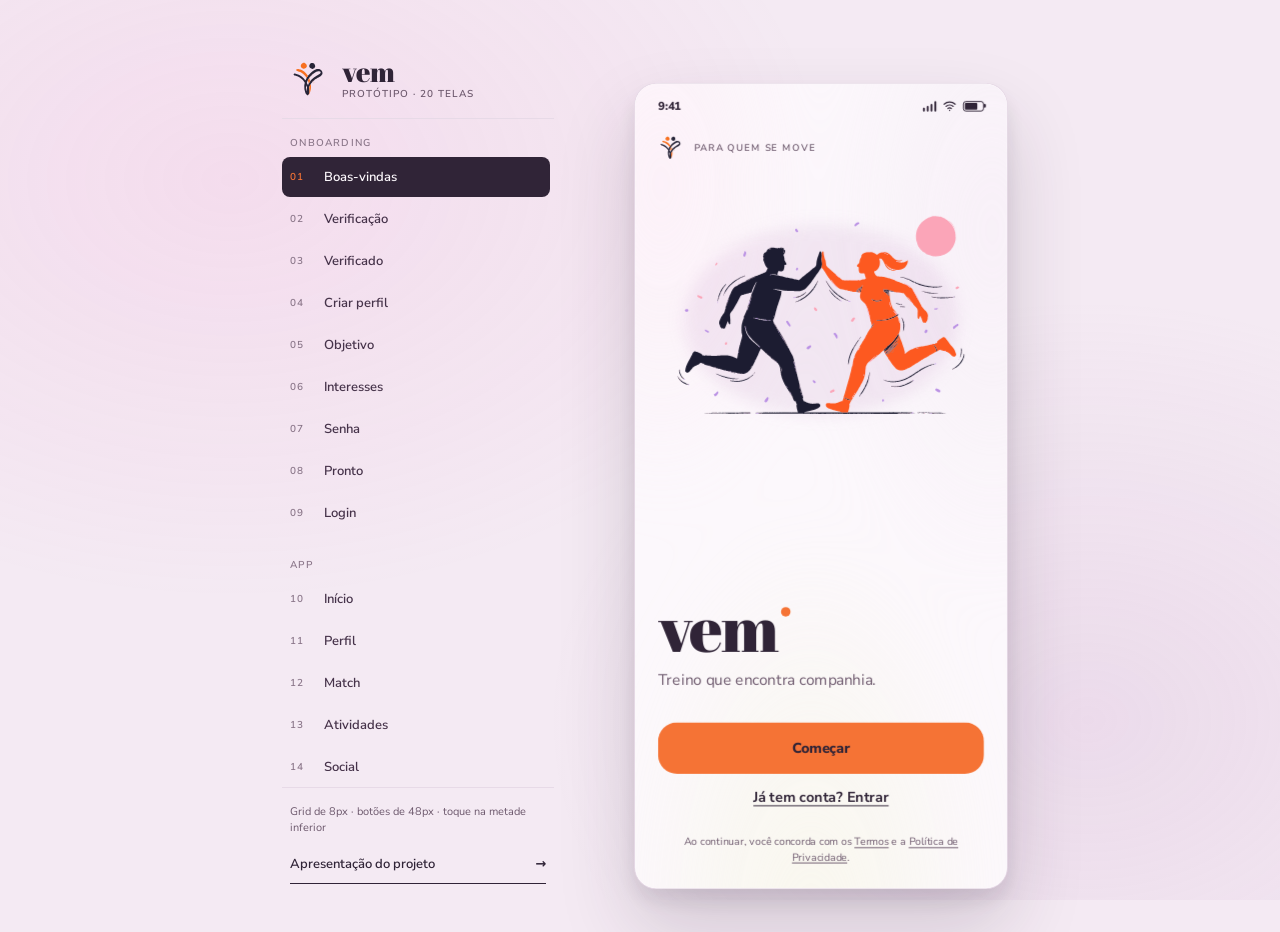
==== app.html @ 932420d1 "Adiciona eventos e avatares reais ao protótipo" ====
<!DOCTYPE html>
<html lang="pt-BR">
<head>
  <meta charset="utf-8">
  <meta name="viewport" content="width=device-width, initial-scale=1, viewport-fit=cover">
  <title>vem — protótipo navegável</title>
  <meta name="description" content="Protótipo de alta fidelidade do vem, app de fitness e conexões. 20 telas, GenUI e design system Mineral.">
  <link rel="icon" href="assets/img/logo.svg">
  <link rel="stylesheet" href="assets/fonts/fonts.css?v=2">
  <link rel="stylesheet" href="assets/css/tokens.css?v=3">
  <link rel="stylesheet" href="assets/css/base.css?v=4">
  <link rel="stylesheet" href="assets/css/components.css?v=4">
  <link rel="stylesheet" href="assets/css/screens.css?v=6">
</head>
<body class="app-page">

  <div class="stage">
    <aside class="rail" aria-label="Mapa de telas">
      <a class="rail__brand" href="index.html">
        <img src="assets/img/logo.svg" alt="" class="rail__logo">
        <span class="rail__brand-text">
          <strong>vem</strong>
          <small>protótipo · 20 telas</small>
        </span>
      </a>

      <nav class="rail__nav" aria-label="Ir para tela">
        <div class="rail__group">
          <p class="rail__label">Onboarding</p>
          <button class="rail__item" data-nav="01"><span class="rail__num">01</span>Boas-vindas</button>
          <button class="rail__item" data-nav="02"><span class="rail__num">02</span>Verificação</button>
          <button class="rail__item" data-nav="03"><span class="rail__num">03</span>Verificado</button>
          <button class="rail__item" data-nav="04"><span class="rail__num">04</span>Criar perfil</button>
          <button class="rail__item" data-nav="05"><span class="rail__num">05</span>Objetivo</button>
          <button class="rail__item" data-nav="06"><span class="rail__num">06</span>Interesses</button>
          <button class="rail__item" data-nav="07"><span class="rail__num">07</span>Senha</button>
          <button class="rail__item" data-nav="08"><span class="rail__num">08</span>Pronto</button>
          <button class="rail__item" data-nav="09"><span class="rail__num">09</span>Login</button>
        </div>
        <div class="rail__group">
          <p class="rail__label">App</p>
          <button class="rail__item" data-nav="10"><span class="rail__num">10</span>Início</button>
          <button class="rail__item" data-nav="11"><span class="rail__num">11</span>Perfil</button>
          <button class="rail__item" data-nav="12"><span class="rail__num">12</span>Match</button>
          <button class="rail__item" data-nav="13"><span class="rail__num">13</span>Atividades</button>
          <button class="rail__item" data-nav="14"><span class="rail__num">14</span>Social</button>
          <button class="rail__item" data-nav="15"><span class="rail__num">15</span>Feed</button>
        </div>
        <div class="rail__group">
          <p class="rail__label">Sistema</p>
          <button class="rail__item" data-nav="16"><span class="rail__num">16</span>vem+</button>
          <button class="rail__item" data-nav="17"><span class="rail__num">17</span>Feedback</button>
          <button class="rail__item" data-nav="18"><span class="rail__num">18</span>Sobre</button>
          <button class="rail__item" data-nav="19"><span class="rail__num">19</span>Configurações</button>
          <button class="rail__item" data-nav="20"><span class="rail__num">20</span>Notificações</button>
        </div>
      </nav>

      <div class="rail__foot">
        <p class="rail__hint">Grid de 8px · botões de 48px · toque na metade inferior</p>
        <a class="rail__link" href="index.html">Apresentação do projeto <span aria-hidden="true">→</span></a>
      </div>
    </aside>

    <main class="stage__device">
      <div class="device" id="device">
        <div class="device__screen" id="app">

          <div class="statusbar" aria-hidden="true">
            <span>9:41</span>
            <div class="statusbar__right">
              <span class="sb-signal"><i></i><i></i><i></i><i></i></span>
              <span data-icon="wifi"></span>
              <span class="sb-battery"></span>
            </div>
          </div>

          <!-- ============================================================
               01 · SPLASH / BOAS-VINDAS
               ============================================================ -->
          <section class="screen screen--splash screen--aura is-active" data-screen="01" data-title="Boas-vindas">
            <div class="screen__scroll">
              <div class="splash">
                <div class="splash__brand">
                  <img class="splash__mark" src="assets/img/logo.svg" alt="">
                  <span class="eyebrow">Para quem se move</span>
                </div>

                <div class="splash__hero">
                  <img src="assets/img/illustration-splash.svg" alt="Ilustração editorial de duas pessoas se encontrando para treinar">
                </div>

                <div class="splash__copy">
                  <h1 class="splash__wordmark">vem<i aria-hidden="true"></i></h1>
                  <p class="splash__tagline">Treino que encontra companhia.</p>
                </div>

                <div class="splash__actions">
                  <button class="btn btn--primary btn--lg btn--block" data-nav="02">Começar</button>
                  <button class="btn btn--text btn--block" data-nav="09">Já tem conta? Entrar</button>
                </div>

                <p class="splash__legal">
                  Ao continuar, você concorda com os <a href="#" data-toast="Termos de uso — documento da versão final.">Termos</a>
                  e a <a href="#" data-toast="Política de Privacidade — documento da versão final.">Política de Privacidade</a>.
                </p>
              </div>
            </div>
          </section>

          <!-- ============================================================
               02 · VERIFICAÇÃO SOCIAL
               ============================================================ -->
          <section class="screen screen--aura" data-screen="02" data-title="Verificação">
            <header class="topbar">
              <button class="iconbtn" data-back="01" aria-label="Voltar"><span data-icon="chevron-left"></span></button>
              <span class="topbar__title">Verificação</span>
            </header>

            <div class="screen__scroll">
              <p class="eyebrow">Comunidade segura</p>
              <h1 class="h1 mt-1">Confirme que é você</h1>

              <div class="verify__visual">
                <div class="verify__ring" aria-hidden="true"></div>
                <div class="verify__ring verify__ring--inner" aria-hidden="true"></div>
                <div class="verify__scan">
                  <img src="assets/img/illustration-scan.svg" alt="Retrato abstrato sendo escaneado">
                  <span class="verify__line" aria-hidden="true"></span>
                </div>
                <div class="verify__corners" aria-hidden="true"><span></span><span></span><span></span><span></span></div>
                <span class="verify__seal"><span data-icon="shield-check"></span></span>
              </div>

              <p class="lede">Uma selfie rápida mantém o vem seguro para todo mundo. Sua foto é usada só na verificação e nunca aparece no seu perfil.</p>

              <div class="note mt-2">
                <span data-icon="lock"></span>
                <span>A verificação acontece no seu celular. Nenhuma imagem é compartilhada com outras pessoas.</span>
              </div>
            </div>

            <footer class="foot">
              <button class="btn btn--primary btn--lg btn--block" data-nav="03">Iniciar verificação</button>
              <button class="btn btn--text btn--block" data-nav="04">Fazer depois</button>
            </footer>
          </section>

          <!-- ============================================================
               03 · VERIFICAÇÃO CONCLUÍDA
               ============================================================ -->
          <section class="screen" data-screen="03" data-title="Verificado">
            <div class="screen__scroll pad-status">
              <div class="success">
                <div class="success__art" aria-hidden="true">
                  <span class="success__disc"></span>
                  <span class="success__disc success__disc--ring"></span>
                  <span class="success__check"><span data-icon="check"></span></span>
                  <span class="confetti confetti--1"></span>
                  <span class="confetti confetti--2"></span>
                  <span class="confetti confetti--3"></span>
                  <span class="confetti confetti--4"></span>
                </div>

                <h1 class="h1 success__title">Verificação concluída</h1>
                <p class="lede success__text">Tudo certo, Ana. Agora a comunidade sabe que você é você — e você pode focar no que importa.</p>

                <div class="success__card">
                  <span class="circle circle--sage"><span data-icon="verified"></span></span>
                  <div>
                    <p class="h3">Selo verificado</p>
                    <p class="tiny">Visível no seu perfil e nos seus matches.</p>
                  </div>
                </div>
              </div>
            </div>

            <footer class="foot">
              <button class="btn btn--primary btn--lg btn--block" data-nav="04">Continuar</button>
            </footer>
          </section>

          <!-- ============================================================
               04 · CRIAR PERFIL
               ============================================================ -->
          <section class="screen" data-screen="04" data-title="Criar perfil">
            <header class="topbar">
              <button class="iconbtn" data-back="03" aria-label="Voltar"><span data-icon="chevron-left"></span></button>
              <span class="topbar__title">Criar perfil</span>
            </header>

            <div class="screen__scroll">
              <div class="steps">
                <span class="steps__label">Etapa 1 de 4</span>
                <span class="steps__count">Dados pessoais</span>
              </div>
              <div class="progress"><div class="progress__bar" style="width:25%"></div></div>

              <div class="avatar-upload">
                <div class="avatar">
                  <img id="pf-avatar" src="assets/img/ana-beatriz-avatar.jpg" alt="Sua foto de perfil" data-avatar="ana">
                </div>
                <button class="avatar-upload__btn" id="avatar-btn" type="button" aria-label="Escolher foto de perfil">
                  <span data-icon="camera"></span>
                </button>
                <input type="file" id="avatar-input" accept="image/*" hidden>
              </div>

              <h1 class="h1">Vamos nos conhecer</h1>
              <p class="lede mt-1">Como podemos te chamar no app? Você pode mudar isso depois.</p>

              <form class="form-stack" id="profile-form" novalidate>
                <div class="field">
                  <label class="field__label" for="pf-name">Nome completo</label>
                  <div class="input input--icon">
                    <span class="input__icon"><span data-icon="user"></span></span>
                    <input class="input__control" id="pf-name" name="name" type="text" placeholder="Ana Beatriz Luz" autocomplete="name">
                  </div>
                  <span class="field__error"><span data-icon="x"></span> Digite seu nome completo.</span>
                </div>

                <div class="field">
                  <label class="field__label" for="pf-email">E-mail</label>
                  <div class="input input--icon">
                    <span class="input__icon"><span data-icon="mail"></span></span>
                    <input class="input__control" id="pf-email" name="email" type="email" placeholder="voce@email.com" autocomplete="email" inputmode="email">
                  </div>
                  <span class="field__error"><span data-icon="x"></span> Digite um e-mail válido.</span>
                </div>

                <div class="field">
                  <label class="field__label" for="pf-birth">Data de nascimento</label>
                  <div class="input input--icon">
                    <span class="input__icon"><span data-icon="calendar"></span></span>
                    <input class="input__control" id="pf-birth" name="birth" type="text" placeholder="dd/mm/aaaa" inputmode="numeric" autocomplete="bday">
                  </div>
                  <span class="field__hint">Usamos sua idade para sugerir treinos e pessoas na sua faixa.</span>
                  <span class="field__error"><span data-icon="x"></span> Use uma data válida para maiores de 13 anos.</span>
                </div>
              </form>
            </div>

            <footer class="foot">
              <button class="btn btn--primary btn--lg btn--block" id="profile-continue" data-nav="05" disabled>Continuar</button>
              <p class="foot__note">Leva menos de 1 minuto.</p>
            </footer>
          </section>

          <!-- ============================================================
               05 · OBJETIVO
               ============================================================ -->
          <section class="screen" data-screen="05" data-title="Objetivo">
            <header class="topbar">
              <button class="iconbtn" data-back="04" aria-label="Voltar"><span data-icon="chevron-left"></span></button>
              <span class="topbar__title">Objetivo</span>
            </header>

            <div class="screen__scroll">
              <div class="steps">
                <span class="steps__label">Etapa 2 de 4</span>
                <span class="steps__count">Objetivo</span>
              </div>
              <div class="progress"><div class="progress__bar" style="width:50%"></div></div>

              <div class="choice__head mt-3">
                <h1 class="h1">Qual o seu objetivo?</h1>
                <p class="lede mt-1">Escolha o que mais combina com este momento. A partir daqui, o app adapta a ordem das telas e as sugestões.</p>
              </div>

              <div class="path-list" role="group" aria-label="Objetivo">
                <button class="path-card" type="button" aria-pressed="false" data-path="social">
                  <span class="path-card__icon circle circle--plum"><span data-icon="users"></span></span>
                  <span class="path-card__body">
                    <span class="path-card__title">Se conectar</span>
                    <span class="path-card__text">Conhecer pessoas que treinam no mesmo ritmo e lugar que você.</span>
                  </span>
                  <span class="path-card__check"><span data-icon="check"></span></span>
                </button>

                <button class="path-card" type="button" aria-pressed="false" data-path="self">
                  <span class="path-card__icon circle circle--sky"><span data-icon="activity"></span></span>
                  <span class="path-card__body">
                    <span class="path-card__title">Autocuidado</span>
                    <span class="path-card__text">Focar na sua evolução, com treinos e métricas no seu ritmo.</span>
                  </span>
                  <span class="path-card__check"><span data-icon="check"></span></span>
                </button>

                <button class="path-card" type="button" aria-pressed="false" data-path="events">
                  <span class="path-card__icon circle circle--amber"><span data-icon="calendar"></span></span>
                  <span class="path-card__body">
                    <span class="path-card__title">Eventos e comunidade</span>
                    <span class="path-card__text">Descobrir aulas, grupos e encontros perto de você.</span>
                  </span>
                  <span class="path-card__check"><span data-icon="check"></span></span>
                </button>
              </div>

              <p class="choice__counter"><span data-path-counter>Nenhum selecionado</span></p>
            </div>

            <footer class="foot">
              <button class="btn btn--primary btn--lg btn--block" id="objective-continue" data-nav="06" disabled>Continuar</button>
            </footer>
          </section>

          <!-- ============================================================
               06 · INTERESSES / PREFERÊNCIAS
               ============================================================ -->
          <section class="screen" data-screen="06" data-title="Interesses">
            <header class="topbar">
              <button class="iconbtn" data-back="05" aria-label="Voltar"><span data-icon="chevron-left"></span></button>
              <span class="topbar__title">Interesses</span>
            </header>

            <div class="screen__scroll">
              <div class="steps">
                <span class="steps__label">Etapa 3 de 4</span>
                <span class="steps__count">Preferências</span>
              </div>
              <div class="progress"><div class="progress__bar" style="width:75%"></div></div>

              <div class="choice__head mt-3">
                <h1 class="h1">Conte-nos mais sobre você</h1>
                <p class="lede mt-1">Que atividades te dão vontade de sair de casa?</p>
              </div>

              <div class="chip-grid" role="group" aria-label="Interesses">
                <button class="chip chip--compact" aria-pressed="false" data-chip data-chip-group="interest" data-chip-label="Musculação">
                  <span data-icon="dumbbell"></span><span>Musculação</span><span class="chip__check" data-icon="check"></span>
                </button>
                <button class="chip chip--compact" aria-pressed="false" data-chip data-chip-group="interest" data-chip-label="Corrida">
                  <span data-icon="run"></span><span>Corrida</span><span class="chip__check" data-icon="check"></span>
                </button>
                <button class="chip chip--compact" aria-pressed="false" data-chip data-chip-group="interest" data-chip-label="Yoga">
                  <span data-icon="lotus"></span><span>Yoga</span><span class="chip__check" data-icon="check"></span>
                </button>
                <button class="chip chip--compact" aria-pressed="false" data-chip data-chip-group="interest" data-chip-label="Dança">
                  <span data-icon="music"></span><span>Dança</span><span class="chip__check" data-icon="check"></span>
                </button>
                <button class="chip chip--compact" aria-pressed="false" data-chip data-chip-group="interest" data-chip-label="Natação">
                  <span data-icon="swim"></span><span>Natação</span><span class="chip__check" data-icon="check"></span>
                </button>
                <button class="chip chip--compact" aria-pressed="false" data-chip data-chip-group="interest" data-chip-label="Lutas">
                  <span data-icon="glove"></span><span>Lutas</span><span class="chip__check" data-icon="check"></span>
                </button>
                <button class="chip chip--compact" aria-pressed="false" data-chip data-chip-group="interest" data-chip-label="Ciclismo">
                  <span data-icon="bike"></span><span>Ciclismo</span><span class="chip__check" data-icon="check"></span>
                </button>
                <button class="chip chip--compact" aria-pressed="false" data-chip data-chip-group="interest" data-chip-label="Vôlei">
                  <span data-icon="ball"></span><span>Vôlei</span><span class="chip__check" data-icon="check"></span>
                </button>
              </div>

              <p class="choice__counter"><span data-chip-counter="interest">Nenhum selecionado</span></p>

              <div class="note note--sage mt-3">
                <span data-icon="sparkle"></span>
                <span>Essas escolhas alimentam o card inteligente e as conexões sugeridas na Home.</span>
              </div>
            </div>

            <footer class="foot">
              <button class="btn btn--primary btn--lg btn--block" id="interest-continue" data-nav="07" disabled>Continuar</button>
            </footer>
          </section>

          <!-- ============================================================
               07 · CRIAR SENHA
               ============================================================ -->
          <section class="screen" data-screen="07" data-title="Senha">
            <header class="topbar">
              <button class="iconbtn" data-back="06" aria-label="Voltar"><span data-icon="chevron-left"></span></button>
              <span class="topbar__title">Senha</span>
            </header>

            <div class="screen__scroll">
              <div class="steps">
                <span class="steps__label">Etapa 4 de 4</span>
                <span class="steps__count">Segurança</span>
              </div>
              <div class="progress"><div class="progress__bar" style="width:100%"></div></div>

              <h1 class="h1 mt-3">Crie uma senha</h1>
              <p class="lede mt-1">Use pelo menos 8 caracteres, com uma letra e um número.</p>

              <form class="form-stack" id="password-form" novalidate>
                <div class="field">
                  <label class="field__label" for="pw">Senha</label>
                  <div class="input input--action">
                    <input class="input__control" id="pw" type="password" placeholder="Mínimo de 8 caracteres" autocomplete="new-password">
                    <button class="input__action" type="button" data-toggle-pw="pw" aria-label="Mostrar senha"><span data-icon="eye"></span></button>
                  </div>
                  <div class="pw-meter" aria-hidden="true">
                    <span class="pw-meter__seg"></span><span class="pw-meter__seg"></span><span class="pw-meter__seg"></span><span class="pw-meter__seg"></span>
                  </div>
                  <span class="field__hint" id="pw-strength">Ainda não preenchida.</span>
                </div>

                <div class="field" id="pw-confirm-field">
                  <label class="field__label" for="pw2">Confirmar senha</label>
                  <div class="input input--action">
                    <input class="input__control" id="pw2" type="password" placeholder="Digite a senha de novo" autocomplete="new-password">
                    <button class="input__action" type="button" data-toggle-pw="pw2" aria-label="Mostrar senha"><span data-icon="eye"></span></button>
                  </div>
                  <span class="field__error"><span data-icon="x"></span> As senhas não são iguais.</span>
                </div>

                <div class="pw-rules" aria-label="Requisitos da senha">
                  <span class="pw-rule" data-pw-rule="length"><span data-icon="check-circle"></span> 8 caracteres ou mais</span>
                  <span class="pw-rule" data-pw-rule="letter"><span data-icon="check-circle"></span> Pelo menos uma letra</span>
                  <span class="pw-rule" data-pw-rule="number"><span data-icon="check-circle"></span> Pelo menos um número</span>
                </div>
              </form>

              <p class="foot__note mt-3">Ao cadastrar, você aceita os <a href="#" data-toast="Termos de uso — documento da versão final.">Termos</a>.</p>
            </div>

            <footer class="foot">
              <button class="btn btn--primary btn--lg btn--block" id="password-submit" data-nav="08" disabled>Cadastrar</button>
            </footer>
          </section>

          <!-- ============================================================
               08 · SUCESSO / BOAS-VINDAS
               ============================================================ -->
          <section class="screen screen--aura" data-screen="08" data-title="Pronto">
            <div class="screen__scroll pad-status">
              <div class="success">
                <img class="welcome__art" src="assets/img/illustration-welcome.svg" alt="Três pessoas comemorando juntas depois do treino">

                <h1 class="h1 success__title">Pronto, agora é só começar</h1>
                <p class="lede success__text">Você já faz parte do vem. Seu primeiro treino pode encontrar companhia hoje mesmo.</p>

                <div class="success__card">
                  <div class="avatar-stack" aria-hidden="true">
                    <span class="avatar"><img src="assets/img/ana-beatriz-avatar.jpg" alt="" data-avatar="ana"></span>
                    <span class="avatar"><img src="assets/img/marina-avatar.jpg" alt="" data-avatar="marina"></span>
                    <span class="avatar"><img src="assets/img/rafael-avatar.jpg" alt="" data-avatar="rafael"></span>
                    <span class="avatar-stack__more">+9</span>
                  </div>
                  <div>
                    <p class="h3">12 pessoas perto de você</p>
                    <p class="tiny">Treinando esta semana em Pinheiros.</p>
                  </div>
                </div>
              </div>
            </div>

            <footer class="foot">
              <button class="btn btn--primary btn--lg btn--block" type="button" id="enter-app">Acessar o app</button>
              <button class="btn btn--text btn--block" data-nav="11">Ver meu perfil</button>
            </footer>
          </section>

          <!-- ============================================================
               09 · LOGIN
               ============================================================ -->
          <section class="screen screen--aura" data-screen="09" data-title="Login">
            <div class="screen__scroll pad-status">
              <div class="login__brand">
                <img class="login__mark" src="assets/img/logo.svg" alt="">
                <span class="login__wordmark">vem</span>
                <span class="tag">versão 1.0</span>
              </div>

              <h1 class="h1">Que bom te ver de novo</h1>
              <p class="lede mt-1">Entre para continuar seus treinos e encontrar sua turma.</p>

              <form class="login__form" id="login-form" novalidate>
                <div class="field">
                  <label class="field__label" for="login-email">E-mail</label>
                  <div class="input input--icon">
                    <span class="input__icon"><span data-icon="mail"></span></span>
                    <input class="input__control" id="login-email" type="email" placeholder="voce@email.com" autocomplete="email" inputmode="email">
                  </div>
                </div>

                <div class="field">
                  <label class="field__label" for="login-pw">Senha</label>
                  <div class="input input--action">
                    <input class="input__control" id="login-pw" type="password" placeholder="Sua senha" autocomplete="current-password">
                    <button class="input__action" type="button" data-toggle-pw="login-pw" aria-label="Mostrar senha"><span data-icon="eye"></span></button>
                  </div>
                </div>

                <button class="login__forgot" type="button" data-toast="Enviamos um link de recuperação para o seu e-mail.">Esqueceu a senha?</button>
              </form>
            </div>

            <footer class="foot">
              <button class="btn btn--primary btn--lg btn--block" type="button" data-nav="10" data-toast="Bem-vindo de volta, Ana.">Entrar</button>
              <button class="btn btn--text btn--block" type="button" data-nav="01">Ainda não tem conta? Começar</button>
            </footer>
          </section>

          <!-- ============================================================
               10 · HOME + CARD INTELIGENTE (GenUI)
               ============================================================ -->
          <section class="screen screen--home screen--nav screen--aura" data-screen="10" data-title="Início">
            <div class="screen__scroll">
              <div class="home">

                <header class="home__head">
                  <div>
                    <p class="eyebrow">Quinta, 29 de outubro</p>
                    <h1 class="home__hello">Bom dia, Ana</h1>
                    <button class="journey-chip" type="button" data-nav="05" aria-label="Jornada atual. Trocar objetivo">
                      <span data-icon="sparkle"></span>
                      <span>Jornada: <strong id="journey-chip-text">Autocuidado</strong></span>
                      <span class="journey-chip__swap">trocar</span>
                    </button>
                  </div>
                  <div class="home__actions">
                    <button class="iconbtn" data-nav="20" aria-label="Notificações">
                      <span data-icon="bell"></span>
                      <span class="iconbtn__badge" aria-hidden="true"></span>
                    </button>
                    <button class="avatar avatar--md avatar--ring" data-nav="11" aria-label="Abrir meu perfil" style="--ring: var(--amber)">
                      <img src="assets/img/ana-beatriz-avatar.jpg" alt="Ana Beatriz" data-avatar="ana">
                    </button>
                  </div>
                </header>

                <form class="lui" id="lui-form" role="search">
                  <span class="lui__spark"><span data-icon="sparkle"></span></span>
                  <label class="sr-only" for="lui-input">O que você quer treinar hoje?</label>
                  <input class="lui__input" id="lui-input" type="text" placeholder="O que você quer treinar hoje?" autocomplete="off">
                  <button class="lui__mic" type="button" id="lui-mic" aria-label="Falar em vez de digitar">
                    <span data-icon="mic"></span>
                  </button>
                </form>

                <article class="ai-card" id="ai-card" aria-live="polite" aria-atomic="true">
                  <div class="ai-card__skeleton" id="ai-skeleton" hidden>
                    <div class="skeleton-line" style="width: 32%"></div>
                    <div class="skeleton-line mt-3" style="width: 78%"></div>
                    <div class="skeleton-line mt-1" style="width: 94%"></div>
                    <div class="skeleton-line mt-1" style="width: 56%"></div>
                    <div class="skeleton-line mt-3" style="width: 40%"></div>
                  </div>

                  <div class="ai-card__content" id="ai-content">
                    <div class="ai-card__head">
                      <span class="ai-card__badge"><span data-icon="sparkle"></span> <span id="ai-badge-text">Gerado agora</span></span>
                      <span class="ai-card__time" id="ai-time">com base no seu objetivo</span>
                    </div>
                    <h2 class="ai-card__title" id="ai-title">Sua meta está em 60%</h2>
                    <p class="ai-card__text" id="ai-text">Você treinou <strong>3 de 5 vezes</strong> esta semana. Que tal um treino rápido de 15 min para fechar o dia?</p>
                    <div class="ai-card__meta" id="ai-meta">
                      <span class="tag">15 min</span>
                      <span class="tag">em casa</span>
                      <span class="tag">leve</span>
                    </div>
                    <div class="ai-card__actions">
                      <button class="btn btn--primary" type="button" id="ai-cta" data-nav="13">Ver treino</button>
                      <button class="btn btn--ghost" type="button" data-dismiss-ai>Descartar</button>
                    </div>
                  </div>
                </article>

                <div class="ai-dismissed" id="ai-dismissed" hidden>
                  <span>Sugestão descartada.</span>
                  <button class="btn btn--text btn--sm" type="button" id="ai-undo">Desfazer</button>
                </div>

                <section aria-labelledby="home-cats">
                  <div class="section-head">
                    <h2 class="h3" id="home-cats">Categorias</h2>
                    <button class="section-head__link" data-nav="13">Ver tudo <span data-icon="chevron-right"></span></button>
                  </div>
                  <div class="cat-row">
                    <button class="cat" data-nav="13"><span class="cat__icon"><span data-icon="lotus"></span></span><span>Yoga</span></button>
                    <button class="cat cat--amber" data-nav="13"><span class="cat__icon"><span data-icon="run"></span></span><span>Corrida</span></button>
                    <button class="cat cat--vermilion" data-nav="13"><span class="cat__icon"><span data-icon="dumbbell"></span></span><span>Força</span></button>
                    <button class="cat cat--plum" data-nav="13"><span class="cat__icon"><span data-icon="music"></span></span><span>Dança</span></button>
                    <button class="cat" data-nav="13"><span class="cat__icon"><span data-icon="swim"></span></span><span>Natação</span></button>
                  </div>
                </section>

                <section aria-labelledby="home-events">
                  <div class="section-head">
                    <h2 class="h3" id="home-events">Próximos eventos</h2>
                    <button class="section-head__link" data-nav="13">Ver agenda <span data-icon="chevron-right"></span></button>
                  </div>
                  <div class="event-row no-scrollbar">
                    <article class="event-card">
                      <div class="event-card__media">
                        <img src="assets/img/cover-run.svg" alt="">
                        <span class="badge event-card__date">Sáb · 07h</span>
                      </div>
                      <h3 class="event-card__title">Corrida no Ibirapuera</h3>
                      <p class="event-card__meta"><span data-icon="pin"></span> Portão 7 · 5 km</p>
                      <div class="event-card__people">
                        <div class="avatar-stack" aria-hidden="true">
                          <span class="avatar"><img src="assets/img/marina-avatar.jpg" alt="" data-avatar="marina"></span>
                          <span class="avatar"><img src="assets/img/rafael-avatar.jpg" alt="" data-avatar="rafael"></span>
                          <span class="avatar"><img src="assets/img/bruna-avatar.jpg" alt="" data-avatar="bruna"></span>
                          <span class="avatar-stack__more">+9</span>
                        </div>
                        <span class="tiny">12 confirmados</span>
                      </div>
                    </article>

                    <article class="event-card">
                      <div class="event-card__media">
                        <img src="assets/img/cover-yoga.svg" alt="">
                        <span class="badge event-card__date">Dom · 08h</span>
                      </div>
                      <h3 class="event-card__title">Yoga ao nascer do sol</h3>
                      <p class="event-card__meta"><span data-icon="pin"></span> Terraço do Centro · 60 min</p>
                      <div class="event-card__people">
                        <div class="avatar-stack" aria-hidden="true">
                          <span class="avatar"><img src="assets/img/camila-avatar.jpg" alt="" data-avatar="camila"></span>
                          <span class="avatar"><img src="assets/img/luiza-avatar.jpg" alt="" data-avatar="luiza"></span>
                          <span class="avatar-stack__more">+6</span>
                        </div>
                        <span class="tiny">8 confirmados</span>
                      </div>
                    </article>

                    <article class="event-card">
                      <div class="event-card__media">
                        <img src="assets/img/cover-gym.svg" alt="">
                        <span class="badge event-card__date">Ter · 19h</span>
                      </div>
                      <h3 class="event-card__title">Força para iniciantes</h3>
                      <p class="event-card__meta"><span data-icon="pin"></span> Academia Vem · 45 min</p>
                      <div class="event-card__people">
                        <div class="avatar-stack" aria-hidden="true">
                          <span class="avatar"><img src="assets/img/rafael-avatar.jpg" alt="" data-avatar="rafael"></span>
                          <span class="avatar"><img src="assets/img/marina-avatar.jpg" alt="" data-avatar="marina"></span>
                          <span class="avatar"><img src="assets/img/camila-avatar.jpg" alt="" data-avatar="camila"></span>
                          <span class="avatar-stack__more">+4</span>
                        </div>
                        <span class="tiny">6 confirmados</span>
                      </div>
                    </article>

                    <article class="event-card">
                      <div class="event-card__media">
                        <img src="assets/img/evento-corrida-no-parque.jpg" alt="Lago do parque cercado de árvores e ipês rosa">
                        <span class="badge event-card__date">Sáb · 06h30</span>
                      </div>
                      <h3 class="event-card__title">Corrida no Parque</h3>
                      <p class="event-card__meta"><span data-icon="pin"></span> Lago do Ibirapuera · 4 km</p>
                      <div class="event-card__people">
                        <div class="avatar-stack" aria-hidden="true">
                          <span class="avatar"><img src="assets/img/bruna-avatar.jpg" alt="" data-avatar="bruna"></span>
                          <span class="avatar"><img src="assets/img/rafael-avatar.jpg" alt="" data-avatar="rafael"></span>
                          <span class="avatar"><img src="assets/img/marina-avatar.jpg" alt="" data-avatar="marina"></span>
                          <span class="avatar-stack__more">+14</span>
                        </div>
                        <span class="tiny">17 confirmados</span>
                      </div>
                    </article>

                    <article class="event-card">
                      <div class="event-card__media">
                        <img src="assets/img/evento-yoga.jpg" alt="Pessoa em postura de yoga diante do pôr do sol">
                        <span class="badge event-card__date">Qui · 18h30</span>
                      </div>
                      <h3 class="event-card__title">Yoga ao pôr do sol</h3>
                      <p class="event-card__meta"><span data-icon="pin"></span> Parque Villa-Lobos · 50 min</p>
                      <div class="event-card__people">
                        <div class="avatar-stack" aria-hidden="true">
                          <span class="avatar"><img src="assets/img/luiza-avatar.jpg" alt="" data-avatar="luiza"></span>
                          <span class="avatar"><img src="assets/img/camila-avatar.jpg" alt="" data-avatar="camila"></span>
                          <span class="avatar"><img src="assets/img/bruna-avatar.jpg" alt="" data-avatar="bruna"></span>
                          <span class="avatar-stack__more">+8</span>
                        </div>
                        <span class="tiny">11 confirmados</span>
                      </div>
                    </article>
                  </div>
                </section>

              </div>
            </div>
          </section>

          <!-- ============================================================
               11 · PERFIL
               ============================================================ -->
          <section class="screen screen--profile screen--nav screen--aura" data-screen="11" data-title="Perfil">
            <div class="screen__scroll">
              <div class="profile__cover">
                <img src="assets/img/ana-capa.jpg" alt="Ana Beatriz praticando yoga na praia ao pôr do sol">
                <button class="iconbtn" data-nav="19" aria-label="Configurações"><span data-icon="settings"></span></button>
              </div>

              <div class="profile__body">
                <div class="profile__identity">
                  <div class="avatar avatar--xl">
                    <img src="assets/img/ana-beatriz-avatar.jpg" alt="Foto de Ana Beatriz" data-avatar="ana">
                  </div>
                </div>

                <div class="profile__name-row">
                  <div class="profile__name">
                    <h1 class="h1">Ana Beatriz</h1>
                    <span data-icon="verified" aria-label="Perfil verificado"></span>
                  </div>
                  <button class="profile__share" data-toast="Link do perfil copiado." aria-label="Compartilhar perfil">
                    <span data-icon="share"></span>
                  </button>
                </div>

                <div class="profile__level">
                  <b>Nível 7</b> · Corredora
                  <span class="progress progress--amber profile__levelbar" aria-hidden="true"><span class="progress__bar" style="width: 64%"></span></span>
                </div>

                <div class="profile__stats">
                  <button class="profile__stat" data-toast="248 pessoas seguem você.">
                    <span class="stat">248</span><span>Seguidores</span>
                  </button>
                  <button class="profile__stat" data-toast="Você segue 132 pessoas.">
                    <span class="stat">132</span><span>Seguindo</span>
                  </button>
                  <button class="profile__stat" data-toast="36 amigos treinam com você.">
                    <span class="stat">36</span><span>Amigos</span>
                  </button>
                </div>

                <p class="profile__bio">Corro para organizar a cabeça. Yoga nos dias de descanso. Sempre procurando gente para treinar às 6h.</p>

                <div class="profile__tags">
                  <span class="tag tag--amber">5 km</span>
                  <span class="tag tag--sage">Yoga</span>
                  <span class="tag">Força</span>
                  <span class="tag">Iniciante</span>
                </div>

                <div class="profile__buttons">
                  <button class="btn btn--secondary" data-nav="04"><span data-icon="edit"></span> Editar perfil</button>
                </div>

                <div class="section-head mt-4">
                  <h2 class="h3">Conquistas</h2>
                  <span class="tiny">3 de 12</span>
                </div>
                <div class="achievements">
                  <div class="achievement"><span data-icon="flame"></span><span>7 dias<br>seguidos</span></div>
                  <div class="achievement"><span data-icon="run"></span><span>Primeiro<br>5 km</span></div>
                  <div class="achievement"><span data-icon="trophy"></span><span>10 treinos<br>no mês</span></div>
                </div>

                <button class="premium-strip mt-3" type="button" data-nav="16">
                  <span class="circle circle--purple"><span data-icon="crown"></span></span>
                  <span class="premium-strip__body">
                    <span class="premium-strip__title">vem+</span>
                    <span class="premium-strip__sub">30 dias grátis para testar tudo.</span>
                  </span>
                  <span data-icon="chevron-right"></span>
                </button>
              </div>
            </div>
          </section>

          <!-- ============================================================
               12 · MATCH
               ============================================================ -->
          <section class="screen screen--match screen--nav" data-screen="12" data-title="Match">
            <div class="screen__scroll">
              <header class="match__head">
                <div>
                  <p class="eyebrow">Pessoas perto de você</p>
                  <h1 class="h1">Matches</h1>
                </div>
                <button class="iconbtn" data-toast="Filtros de match: distância, objetivo e nível." aria-label="Filtrar matches">
                  <span data-icon="filter"></span>
                </button>
              </header>

              <div class="match__stage">
                <article class="match-card" id="match-card">
                  <div class="match-card__photo" id="match-photo">
                    <img id="match-img" src="assets/img/marina-avatar.jpg" alt="Foto de Marina">
                    <span class="badge badge--glass match-card__compat" id="match-compat">87% combinam</span>
                  </div>

                  <div class="match-card__body">
                    <div class="match-card__info">
                      <h2 class="match-card__name">
                        <span><span id="match-name">Marina</span>, <span id="match-age">28</span></span>
                        <span data-icon="verified" aria-label="Perfil verificado"></span>
                      </h2>
                      <p class="match-card__meta">
                        <span data-icon="pin"></span>
                        <span id="match-dist">2,4 km</span>
                        <span aria-hidden="true">·</span>
                        <span id="match-area">Vila Madalena</span>
                      </p>
                    </div>
                    <p class="match-card__bio" id="match-bio">Corro de manhã e cozinho à noite. Procuro companhia para os treinos de terça e quinta.</p>
                    <div class="match-card__tags" id="match-tags">
                      <span class="tag">Corrida</span><span class="tag">5 km</span><span class="tag">Yoga</span>
                    </div>
                  </div>
                </article>
              </div>

              <div class="match__actions">
                <button class="match-action match-action--pass" id="match-pass" aria-label="Passar" title="Passar">
                  <span data-icon="x"></span>
                </button>
                <button class="match-action match-action--like" id="match-like" aria-label="Curtir" title="Curtir">
                  <span data-icon="heart" data-icon-class="icon--fill"></span>
                </button>
                <button class="match-action match-action--star" id="match-star" aria-label="Favoritar" title="Favoritar">
                  <span data-icon="star"></span>
                </button>
              </div>

              <p class="match__hint">Use os botões ou arraste o card</p>

              <div class="match__footer">
                <button class="btn btn--text" data-toast="Perfil completo disponível na versão final.">Ver perfil completo</button>
              </div>
            </div>
          </section>

          <!-- ============================================================
               13 · ATIVIDADES
               ============================================================ -->
          <section class="screen screen--nav screen--aura" data-screen="13" data-title="Atividades">
            <header class="topbar">
              <button class="iconbtn" data-back="10" aria-label="Voltar"><span data-icon="chevron-left"></span></button>
              <span class="topbar__title">Atividades</span>
            </header>

            <div class="screen__scroll">
              <div class="activities__search">
                <div class="input input--icon">
                  <span class="input__icon"><span data-icon="search"></span></span>
                  <input class="input__control" id="activity-search" type="search" placeholder="Buscar atividade ou bairro" aria-label="Buscar atividade">
                </div>
                <button class="iconbtn" data-toast="Filtros avançados: distância, nível e horário." aria-label="Filtros avançados">
                  <span data-icon="filter"></span>
                </button>
              </div>

              <div class="chip-row activities__filters" role="group" aria-label="Filtrar por modalidade">
                <button class="chip" aria-pressed="true" data-filter="all">Todos</button>
                <button class="chip" aria-pressed="false" data-filter="forca">Academia</button>
                <button class="chip" aria-pressed="false" data-filter="yoga">Yoga</button>
                <button class="chip" aria-pressed="false" data-filter="corrida">Corrida</button>
                <button class="chip" aria-pressed="false" data-filter="natacao">Natação</button>
              </div>

              <div class="section-head">
                <h2 class="h3">Agenda da semana</h2>
                <span class="tiny">6 atividades</span>
              </div>

              <div class="stack" id="activity-list">
                <article class="activity" data-cat="corrida">
                  <div class="activity__media">
                    <img src="assets/img/cover-run.svg" alt="">
                    <span class="tag">Hoje · 07h</span>
                  </div>
                  <div class="activity__body">
                    <div class="activity__kicker">
                      <span class="eyebrow">Corrida · 5 km</span>
                      <span class="tag tag--sage">Iniciante</span>
                    </div>
                    <h3 class="activity__title">Corrida no Parque Ibirapuera</h3>
                    <p class="activity__meta"><span data-icon="pin"></span> Portão 7 · 12 vagas</p>
                    <div class="activity__foot">
                      <div class="activity__people">
                        <div class="avatar-stack" aria-hidden="true">
                          <span class="avatar"><img src="assets/img/marina-avatar.jpg" alt="" data-avatar="marina"></span>
                          <span class="avatar"><img src="assets/img/bruna-avatar.jpg" alt="" data-avatar="bruna"></span>
                          <span class="avatar-stack__more">+9</span>
                        </div>
                      </div>
                      <button class="btn btn--primary btn--sm" data-toast="Inscrição confirmada. Te esperamos às 7h!">Participar</button>
                    </div>
                  </div>
                </article>

                <article class="activity" data-cat="yoga">
                  <div class="activity__media">
                    <img src="assets/img/cover-yoga.svg" alt="">
                    <span class="tag">Hoje · 08h</span>
                  </div>
                  <div class="activity__body">
                    <div class="activity__kicker">
                      <span class="eyebrow">Yoga · 60 min</span>
                      <span class="tag tag--sage">Todos os níveis</span>
                    </div>
                    <h3 class="activity__title">Yoga ao nascer do sol</h3>
                    <p class="activity__meta"><span data-icon="pin"></span> Terraço do Centro · 8 vagas</p>
                    <div class="activity__foot">
                      <div class="activity__people">
                        <div class="avatar-stack" aria-hidden="true">
                          <span class="avatar"><img src="assets/img/camila-avatar.jpg" alt="" data-avatar="camila"></span>
                          <span class="avatar"><img src="assets/img/luiza-avatar.jpg" alt="" data-avatar="luiza"></span>
                          <span class="avatar-stack__more">+6</span>
                        </div>
                      </div>
                      <button class="btn btn--primary btn--sm" data-toast="Inscrição confirmada. Leve sua canga!">Participar</button>
                    </div>
                  </div>
                </article>

                <article class="activity" data-cat="forca">
                  <div class="activity__media">
                    <img src="assets/img/cover-gym.svg" alt="">
                    <span class="tag">Hoje · 19h</span>
                  </div>
                  <div class="activity__body">
                    <div class="activity__kicker">
                      <span class="eyebrow">Força · 45 min</span>
                      <span class="tag tag--sage">Iniciante</span>
                    </div>
                    <h3 class="activity__title">Força para começar bem</h3>
                    <p class="activity__meta"><span data-icon="pin"></span> Academia Vem · Pinheiros · 5 vagas</p>
                    <div class="activity__foot">
                      <div class="activity__people">
                        <div class="avatar-stack" aria-hidden="true">
                          <span class="avatar"><img src="assets/img/rafael-avatar.jpg" alt="" data-avatar="rafael"></span>
                          <span class="avatar"><img src="assets/img/marina-avatar.jpg" alt="" data-avatar="marina"></span>
                          <span class="avatar-stack__more">+3</span>
                        </div>
                      </div>
                      <button class="btn btn--primary btn--sm" data-toast="Inscrição confirmada. O treino tem 45 min.">Participar</button>
                    </div>
                  </div>
                </article>

                <article class="activity" data-cat="natacao">
                  <div class="activity__media">
                    <img src="assets/img/cover-swim.svg" alt="">
                    <span class="tag">Amanhã · 06h30</span>
                  </div>
                  <div class="activity__body">
                    <div class="activity__kicker">
                      <span class="eyebrow">Natação · 40 min</span>
                      <span class="tag tag--sage">Iniciante</span>
                    </div>
                    <h3 class="activity__title">Natação livre, sem cronômetro</h3>
                    <p class="activity__meta"><span data-icon="pin"></span> Piscina do Clube · 10 vagas</p>
                    <div class="activity__foot">
                      <div class="activity__people">
                        <div class="avatar-stack" aria-hidden="true">
                          <span class="avatar"><img src="assets/img/luiza-avatar.jpg" alt="" data-avatar="luiza"></span>
                          <span class="avatar"><img src="assets/img/camila-avatar.jpg" alt="" data-avatar="camila"></span>
                          <span class="avatar-stack__more">+8</span>
                        </div>
                      </div>
                      <button class="btn btn--primary btn--sm" data-toast="Inscrição confirmada. Não esqueça o touca.">Participar</button>
                    </div>
                  </div>
                </article>

                <article class="activity" data-cat="corrida">
                  <div class="activity__media">
                    <img src="assets/img/evento-corrida-no-parque.jpg" alt="Lago do parque cercado de árvores e ipês rosa">
                    <span class="tag">Sáb · 06h30</span>
                  </div>
                  <div class="activity__body">
                    <div class="activity__kicker">
                      <span class="eyebrow">Corrida · 4 km</span>
                      <span class="tag tag--sage">Iniciante</span>
                    </div>
                    <h3 class="activity__title">Corrida no Parque</h3>
                    <p class="activity__meta"><span data-icon="pin"></span> Lago do Ibirapuera · 14 vagas</p>
                    <div class="activity__foot">
                      <div class="activity__people">
                        <div class="avatar-stack" aria-hidden="true">
                          <span class="avatar"><img src="assets/img/bruna-avatar.jpg" alt="" data-avatar="bruna"></span>
                          <span class="avatar"><img src="assets/img/rafael-avatar.jpg" alt="" data-avatar="rafael"></span>
                          <span class="avatar"><img src="assets/img/marina-avatar.jpg" alt="" data-avatar="marina"></span>
                          <span class="avatar-stack__more">+14</span>
                        </div>
                      </div>
                      <button class="btn btn--primary btn--sm" data-toast="Inscrição confirmada. A largada é às 6h30.">Participar</button>
                    </div>
                  </div>
                </article>

                <article class="activity" data-cat="yoga">
                  <div class="activity__media">
                    <img src="assets/img/evento-yoga.jpg" alt="Pessoa em postura de yoga diante do pôr do sol">
                    <span class="tag">Qui · 18h30</span>
                  </div>
                  <div class="activity__body">
                    <div class="activity__kicker">
                      <span class="eyebrow">Yoga · 50 min</span>
                      <span class="tag tag--sage">Todos os níveis</span>
                    </div>
                    <h3 class="activity__title">Yoga ao pôr do sol</h3>
                    <p class="activity__meta"><span data-icon="pin"></span> Parque Villa-Lobos · 8 vagas</p>
                    <div class="activity__foot">
                      <div class="activity__people">
                        <div class="avatar-stack" aria-hidden="true">
                          <span class="avatar"><img src="assets/img/luiza-avatar.jpg" alt="" data-avatar="luiza"></span>
                          <span class="avatar"><img src="assets/img/camila-avatar.jpg" alt="" data-avatar="camila"></span>
                          <span class="avatar"><img src="assets/img/bruna-avatar.jpg" alt="" data-avatar="bruna"></span>
                          <span class="avatar-stack__more">+8</span>
                        </div>
                      </div>
                      <button class="btn btn--primary btn--sm" data-toast="Inscrição confirmada. Leve sua canga e água.">Participar</button>
                    </div>
                  </div>
                </article>
              </div>

              <p class="foot__note mt-3">Atividades criadas por pessoas e grupos da sua região.</p>
            </div>
          </section>

          <!-- ============================================================
               14 · SOCIAL
               ============================================================ -->
          <section class="screen screen--social screen--nav" data-screen="14" data-title="Social">
            <div class="screen__scroll">
              <header class="social__head">
                <div>
                  <p class="eyebrow">Sua turma</p>
                  <h1 class="h1">Social</h1>
                </div>
                <span class="eyebrow">24 conexões</span>
              </header>

              <div class="segmented" role="tablist" aria-label="Conexões ou grupos" data-segmented="social">
                <button class="segmented__btn" role="tab" aria-selected="true" data-seg-value="connections">Conexões <span class="segmented__count">24</span></button>
                <button class="segmented__btn" role="tab" aria-selected="false" data-seg-value="groups">Grupos <span class="segmented__count">5</span></button>
              </div>

              <div data-seg-panel="social:connections">
                <p class="eyebrow social__section-label">Treinaram com você</p>
                <ul class="social__list list">
                  <li class="list-row">
                    <div class="avatar avatar--ring" style="--ring: var(--vermilion)"><img src="assets/img/marina-avatar.jpg" alt="Foto de Marina Costa" data-avatar="marina"></div>
                    <div class="list-row__body">
                      <span class="list-row__title">Marina Costa</span>
                      <span class="list-row__sub">Treinou com você 2× · Corrida</span>
                    </div>
                    <button class="iconbtn iconbtn--surface" data-toast="Conversa com Marina aberta (demonstração)." aria-label="Enviar mensagem para Marina">
                      <span data-icon="message"></span>
                    </button>
                  </li>
                  <li class="list-row">
                    <div class="avatar avatar--ring" style="--ring: var(--sky)"><img src="assets/img/camila-avatar.jpg" alt="Foto de Camila Reis" data-avatar="camila"></div>
                    <div class="list-row__body">
                      <span class="list-row__title">Camila Reis</span>
                      <span class="list-row__sub">Academia Vem · seg e qua</span>
                    </div>
                    <button class="iconbtn iconbtn--surface" data-toast="Conversa com Camila aberta (demonstração)." aria-label="Enviar mensagem para Camila">
                      <span data-icon="message"></span>
                    </button>
                  </li>
                  <li class="list-row">
                    <div class="avatar avatar--ring" style="--ring: var(--sage)"><img src="assets/img/rafael-avatar.jpg" alt="Foto de Rafael Nunes" data-avatar="rafael"></div>
                    <div class="list-row__body">
                      <span class="list-row__title">Rafael Nunes</span>
                      <span class="list-row__sub">Yoga no parque · domingos</span>
                    </div>
                    <button class="iconbtn iconbtn--surface" data-toast="Conversa com Rafael aberta (demonstração)." aria-label="Enviar mensagem para Rafael">
                      <span data-icon="message"></span>
                    </button>
                  </li>
                  <li class="list-row">
                    <div class="avatar avatar--ring" style="--ring: var(--plum)"><img src="assets/img/luiza-avatar.jpg" alt="Foto de Luiza Prado" data-avatar="luiza"></div>
                    <div class="list-row__body">
                      <span class="list-row__title">Luiza Prado</span>
                      <span class="list-row__sub">Amiga desde março · Dança</span>
                    </div>
                    <button class="iconbtn iconbtn--surface" data-toast="Conversa com Luiza aberta (demonstração)." aria-label="Enviar mensagem para Luiza">
                      <span data-icon="message"></span>
                    </button>
                  </li>
                  <li class="list-row">
                    <div class="avatar avatar--ring" style="--ring: var(--amber)"><img src="assets/img/bruna-avatar.jpg" alt="Foto de Bruna Alves" data-avatar="bruna"></div>
                    <div class="list-row__body">
                      <span class="list-row__title">Bruna Alves</span>
                      <span class="list-row__sub">Corrida no Ibirapuera · sábados</span>
                    </div>
                    <button class="iconbtn iconbtn--surface" data-toast="Conversa com Bruna aberta (demonstração)." aria-label="Enviar mensagem para Bruna">
                      <span data-icon="message"></span>
                    </button>
                  </li>
                </ul>
              </div>

              <div data-seg-panel="social:groups" hidden>
                <p class="eyebrow social__section-label">Grupos que você participa</p>
                <div class="list">
                  <button class="social__group" data-toast="Grupo Corrida às 6h aberto (demonstração).">
                    <span class="circle circle--vermilion"><span data-icon="run"></span></span>
                    <span class="list-row__body">
                      <span class="list-row__title">Corrida às 6h</span>
                      <span class="list-row__sub">24 membros · Ibirapuera</span>
                    </span>
                    <span data-icon="chevron-right" class="list-row__action"></span>
                  </button>
                  <button class="social__group" data-toast="Grupo Yoga para começar aberto (demonstração).">
                    <span class="circle circle--sage"><span data-icon="lotus"></span></span>
                    <span class="list-row__body">
                      <span class="list-row__title">Yoga para começar</span>
                      <span class="list-row__sub">18 membros · encontros online</span>
                    </span>
                    <span data-icon="chevron-right" class="list-row__action"></span>
                  </button>
                  <button class="social__group" data-toast="Grupo Força sem julgamento aberto (demonstração).">
                    <span class="circle circle--amber"><span data-icon="dumbbell"></span></span>
                    <span class="list-row__body">
                      <span class="list-row__title">Força sem julgamento</span>
                      <span class="list-row__sub">31 membros · Pinheiros</span>
                    </span>
                    <span data-icon="chevron-right" class="list-row__action"></span>
                  </button>
                  <button class="social__group" data-toast="Grupo Natação livre aberto (demonstração).">
                    <span class="circle circle--sky"><span data-icon="swim"></span></span>
                    <span class="list-row__body">
                      <span class="list-row__title">Natação livre</span>
                      <span class="list-row__sub">12 membros · Clube Paulista</span>
                    </span>
                    <span data-icon="chevron-right" class="list-row__action"></span>
                  </button>
                </div>
              </div>
            </div>

            <button class="fab" data-toast="Convide alguém para treinar com você." aria-label="Adicionar conexão">
              <span data-icon="plus"></span>
            </button>
          </section>

          <!-- ============================================================
               15 · FEED
               ============================================================ -->
          <section class="screen screen--feed screen--nav screen--aura" data-screen="15" data-title="Feed">
            <div class="screen__scroll">
              <header class="feed__head">
                <div>
                  <p class="eyebrow">Comunidade</p>
                  <h1 class="h1">Feed</h1>
                </div>
                <button class="iconbtn" data-nav="20" aria-label="Notificações"><span data-icon="bell"></span></button>
              </header>

              <div class="segmented" role="tablist" aria-label="Feed seguindo ou explorar" data-segmented="feed">
                <button class="segmented__btn" role="tab" aria-selected="true" data-seg-value="following">Seguindo</button>
                <button class="segmented__btn" role="tab" aria-selected="false" data-seg-value="explore">Explorar</button>
              </div>

              <div class="mt-3" data-seg-panel="feed:following">
                <article class="post">
                  <header class="post__head">
                    <div class="avatar avatar--ring" style="--ring: var(--vermilion)"><img src="assets/img/marina-avatar.jpg" alt="Foto de Marina Costa" data-avatar="marina"></div>
                    <div class="post__author">
                      <p class="post__name">Marina Costa <span data-icon="verified" aria-label="Verificada"></span></p>
                      <p class="post__meta">2 h · Corrida no Ibirapuera</p>
                    </div>
                    <button class="iconbtn" data-toast="Opções do post" aria-label="Mais opções"><span data-icon="more"></span></button>
                  </header>

                  <div class="post__media">
                    <img src="assets/img/feed-marina-corrida.jpg" alt="Pista arborizada do parque com corredores ao fundo">
                    <span class="tag">5 km</span>
                  </div>

                  <div class="post__actions">
                    <button class="post__action" data-like aria-pressed="false" aria-label="Curtir post de Marina">
                      <span data-icon="heart"></span>
                      <span data-like-count>128</span>
                    </button>
                    <button class="post__action" data-toast="Comentários estarão disponíveis na versão final." aria-label="Comentar">
                      <span data-icon="message"></span>
                      <span>12</span>
                    </button>
                    <button class="post__action" data-toast="Link do post copiado." aria-label="Compartilhar">
                      <span data-icon="share"></span>
                    </button>
                    <span class="post__spacer"></span>
                    <button class="post__action" data-save aria-pressed="false" aria-label="Salvar post">
                      <span data-icon="bookmark"></span>
                    </button>
                  </div>

                  <p class="post__caption"><strong>Marina Costa</strong> 5 km hoje antes do trabalho. Quem vem amanhã às 6h?</p>
                  <button class="post__comments" data-toast="Comentários estarão disponíveis na versão final.">Ver os 12 comentários</button>
                </article>

                <article class="post">
                  <header class="post__head">
                    <div class="avatar avatar--ring" style="--ring: var(--sage)"><img src="assets/img/rafael-avatar.jpg" alt="Foto de Rafael Nunes" data-avatar="rafael"></div>
                    <div class="post__author">
                      <p class="post__name">Rafael Nunes <span data-icon="verified" aria-label="Verificado"></span></p>
                      <p class="post__meta">5 h · Yoga no parque</p>
                    </div>
                    <button class="iconbtn" data-toast="Opções do post" aria-label="Mais opções"><span data-icon="more"></span></button>
                  </header>

                  <div class="post__media">
                    <img src="assets/img/feed-rafael-yoga.jpg" alt="Aula de yoga em estúdio com luz vermelha">
                    <span class="tag">Yoga</span>
                  </div>

                  <div class="post__actions">
                    <button class="post__action" data-like aria-pressed="false" aria-label="Curtir post de Rafael">
                      <span data-icon="heart"></span>
                      <span data-like-count>84</span>
                    </button>
                    <button class="post__action" data-toast="Comentários estarão disponíveis na versão final." aria-label="Comentar">
                      <span data-icon="message"></span>
                      <span>9</span>
                    </button>
                    <button class="post__action" data-toast="Link do post copiado." aria-label="Compartilhar">
                      <span data-icon="share"></span>
                    </button>
                    <span class="post__spacer"></span>
                    <button class="post__action" data-save aria-pressed="false" aria-label="Salvar post">
                      <span data-icon="bookmark"></span>
                    </button>
                  </div>

                  <p class="post__caption"><strong>Rafael Nunes</strong> Primeira aula de yoga. Achei que fosse fácil. Não foi — mas voltei.</p>
                  <button class="post__comments" data-toast="Comentários estarão disponíveis na versão final.">Ver os 9 comentários</button>
                </article>
              </div>

              <div class="mt-3" data-seg-panel="feed:explore" hidden>
                <article class="post">
                  <header class="post__head">
                    <div class="avatar avatar--ring" style="--ring: var(--sky)"><img src="assets/img/camila-avatar.jpg" alt="Foto de Camila Reis" data-avatar="camila"></div>
                    <div class="post__author">
                      <p class="post__name">Camila Reis <span data-icon="verified" aria-label="Verificada"></span></p>
                      <p class="post__meta">Sugestão · Força</p>
                    </div>
                    <button class="iconbtn" data-toast="Opções do post" aria-label="Mais opções"><span data-icon="more"></span></button>
                  </header>

                  <div class="post__media">
                    <img src="assets/img/cover-gym.svg" alt="Ilustração de um halter">
                    <span class="tag">Força</span>
                  </div>

                  <div class="post__actions">
                    <button class="post__action" data-like aria-pressed="false" aria-label="Curtir post de Camila">
                      <span data-icon="heart"></span>
                      <span data-like-count>56</span>
                    </button>
                    <button class="post__action" data-toast="Comentários estarão disponíveis na versão final." aria-label="Comentar">
                      <span data-icon="message"></span>
                      <span>4</span>
                    </button>
                    <button class="post__action" data-toast="Link do post copiado." aria-label="Compartilhar">
                      <span data-icon="share"></span>
                    </button>
                    <span class="post__spacer"></span>
                    <button class="post__action" data-save aria-pressed="false" aria-label="Salvar post">
                      <span data-icon="bookmark"></span>
                    </button>
                  </div>

                  <p class="post__caption"><strong>Camila Reis</strong> Comecei com 10 kg e hoje levantei 30. Ninguém precisa começar pronto.</p>
                  <button class="post__comments" data-toast="Comentários estarão disponíveis na versão final.">Ver os 4 comentários</button>
                </article>

                <article class="post">
                  <header class="post__head">
                    <div class="avatar avatar--ring" style="--ring: var(--plum)"><img src="assets/img/luiza-avatar.jpg" alt="Foto de Luiza Prado" data-avatar="luiza"></div>
                    <div class="post__author">
                      <p class="post__name">Luiza Prado <span data-icon="verified" aria-label="Verificada"></span></p>
                      <p class="post__meta">Sugestão · Dança</p>
                    </div>
                    <button class="iconbtn" data-toast="Opções do post" aria-label="Mais opções"><span data-icon="more"></span></button>
                  </header>

                  <div class="post__media">
                    <img src="assets/img/cover-dance.svg" alt="Ilustração de fitas em movimento">
                    <span class="tag">Dança</span>
                  </div>

                  <div class="post__actions">
                    <button class="post__action" data-like aria-pressed="false" aria-label="Curtir post de Luiza">
                      <span data-icon="heart"></span>
                      <span data-like-count>71</span>
                    </button>
                    <button class="post__action" data-toast="Comentários estarão disponíveis na versão final." aria-label="Comentar">
                      <span data-icon="message"></span>
                      <span>7</span>
                    </button>
                    <button class="post__action" data-toast="Link do post copiado." aria-label="Compartilhar">
                      <span data-icon="share"></span>
                    </button>
                    <span class="post__spacer"></span>
                    <button class="post__action" data-save aria-pressed="false" aria-label="Salvar post">
                      <span data-icon="bookmark"></span>
                    </button>
                  </div>

                  <p class="post__caption"><strong>Luiza Prado</strong> Aula de ritmos ontem. Rir também conta como treino, certo?</p>
                  <button class="post__comments" data-toast="Comentários estarão disponíveis na versão final.">Ver os 7 comentários</button>
                </article>
              </div>
            </div>
          </section>

          <!-- ============================================================
               16 · VEM+ (PREMIUM)
               ============================================================ -->
          <section class="screen screen--premium screen--aura" data-screen="16" data-title="vem+" data-dark="true">
            <div class="screen__scroll">
              <div class="premium__hero">
                <div class="premium__top">
                  <button class="premium__close" data-nav="10" aria-label="Fechar"><span data-icon="x"></span></button>
                  <span class="badge">30 dias grátis</span>
                </div>

                <span class="premium__wordmark">vem<i aria-hidden="true"></i></span>
                <h1 class="premium__title">Treine mais.<br>Pague menos.</h1>
                <img class="premium__art" src="assets/img/premium-art.svg" alt="">
              </div>

              <div class="premium__body">
                <ul class="premium__benefits">
                  <li class="benefit"><span data-icon="check-circle"></span> Treinos ilimitados com IA</li>
                  <li class="benefit"><span data-icon="check-circle"></span> Match e filtros avançados</li>
                  <li class="benefit"><span data-icon="check-circle"></span> Grupos privados da sua turma</li>
                  <li class="benefit"><span data-icon="check-circle"></span> Plano adaptado ao seu sono e rotina</li>
                  <li class="benefit"><span data-icon="check-circle"></span> Sem anúncios, sem interrupção</li>
                </ul>

                <div class="billing">
                  <div class="segmented" role="tablist" aria-label="Forma de pagamento" data-billing>
                    <button class="segmented__btn" role="tab" aria-selected="false" data-billing-value="monthly">Mensal</button>
                    <button class="segmented__btn" role="tab" aria-selected="true" data-billing-value="annual">Anual <span class="billing__save">−30%</span></button>
                  </div>

                  <div>
                    <div class="price">
                      <span class="stat" id="price-value">R$ 13,90</span>
                      <span class="price__per">/mês</span>
                    </div>
                    <p class="price__sub" id="price-sub">R$ 166,80 por ano · economize 30%</p>
                  </div>
                </div>

                <div class="premium__cta">
                  <button class="btn btn--primary btn--lg btn--block" data-toast="Assinatura iniciada (demonstração).">Assinar agora</button>
                  <p class="premium__guarantee"><span data-icon="shield-check"></span> Cancele quando quiser. Sem letras miúdas.</p>
                  <button class="btn btn--ghost btn--block" data-nav="10">Continuar com o gratuito</button>
                </div>
              </div>
            </div>
          </section>

          <!-- ============================================================
               17 · FEEDBACK
               ============================================================ -->
          <section class="screen" data-screen="17" data-title="Feedback">
            <header class="topbar">
              <button class="iconbtn" data-back="10" aria-label="Voltar"><span data-icon="chevron-left"></span></button>
              <span class="topbar__title">Feedback</span>
            </header>

            <div class="screen__scroll" id="feedback-wrap">
              <div id="feedback-form-wrap">
                <p class="eyebrow">Sua opinião</p>
                <h1 class="h1 mt-1">Como foi seu treino hoje?</h1>
                <p class="lede mt-1">Uma resposta rápida ajuda o vem a sugerir treinos melhores para você.</p>

                <div class="faces" role="group" aria-label="Nota de 1 a 5 para o treino">
                  <button class="face" aria-pressed="false" data-face="1" aria-label="Nota 1: muito ruim">
                    <span class="face__circle"><span data-icon="face-1"></span></span><span>Muito ruim</span>
                  </button>
                  <button class="face" aria-pressed="false" data-face="2" aria-label="Nota 2: ruim">
                    <span class="face__circle"><span data-icon="face-2"></span></span><span>Ruim</span>
                  </button>
                  <button class="face" aria-pressed="false" data-face="3" aria-label="Nota 3: ok">
                    <span class="face__circle"><span data-icon="face-3"></span></span><span>Ok</span>
                  </button>
                  <button class="face" aria-pressed="false" data-face="4" aria-label="Nota 4: bom">
                    <span class="face__circle"><span data-icon="face-4"></span></span><span>Bom</span>
                  </button>
                  <button class="face" aria-pressed="false" data-face="5" aria-label="Nota 5: incrível">
                    <span class="face__circle"><span data-icon="face-5"></span></span><span>Incrível</span>
                  </button>
                </div>

                <div class="field mt-4">
                  <label class="field__label" for="feedback-text">Quer contar mais? <span class="muted">(opcional)</span></label>
                  <div class="input">
                    <textarea class="input__control" id="feedback-text" maxlength="280" placeholder="O que funcionou bem? O que pode melhorar?"></textarea>
                  </div>
                  <span class="field__hint">Até 280 caracteres.</span>
                </div>

                <div class="note note--sage mt-3">
                  <span data-icon="lock"></span>
                  <span>Seu feedback é anônimo para as outras pessoas da comunidade.</span>
                </div>
              </div>

              <div class="feedback__success" id="feedback-success">
                <div class="success__art" aria-hidden="true" style="width: 160px; height: 160px; margin: 0 auto 24px">
                  <span class="success__disc"></span>
                  <span class="success__disc success__disc--ring"></span>
                  <span class="success__check" style="width: 88px; height: 88px"><span data-icon="check"></span></span>
                </div>
                <h2 class="h1">Valeu pelo retorno</h2>
                <p class="lede mt-2">Seu feedback já foi para o time e vai ajudar nas próximas sugestões.</p>
              </div>
            </div>

            <footer class="foot" id="feedback-foot">
              <button class="btn btn--primary btn--lg btn--block" id="feedback-submit" disabled>Enviar</button>
            </footer>
          </section>

          <!-- ============================================================
               18 · SOBRE
               ============================================================ -->
          <section class="screen screen--aura" data-screen="18" data-title="Sobre">
            <header class="topbar">
              <button class="iconbtn" data-back="19" aria-label="Voltar"><span data-icon="chevron-left"></span></button>
              <span class="topbar__title">Sobre</span>
            </header>

            <div class="screen__scroll">
              <div class="about__brand">
                <img class="about__mark" src="assets/img/logo.svg" alt="">
                <span class="about__wordmark">vem</span>
                <span class="about__tagline">Treino que encontra companhia.</span>
                <span class="tag mt-1">versão 1.0.0</span>
              </div>

              <div class="about__text">
                <p>O vem nasceu de uma ideia simples: treinar é mais fácil quando tem alguém esperando por você. Aqui você encontra pessoas, grupos e atividades perto de casa — no seu ritmo, sem julgamento.</p>
                <p>Acreditamos que movimento é para todo mundo: quem corre há anos, quem está voltando e quem ainda está pensando em começar. O app é um ponto de encontro, não uma competição.</p>
              </div>

              <div class="about__list">
                <div class="about__row"><span>Versão</span><span>1.0.0 (build 48)</span></div>
                <button class="about__row" data-toast="Termos de uso — documento da versão final."><span>Termos de uso</span><span><span data-icon="chevron-right"></span></span></button>
                <button class="about__row" data-toast="Política de Privacidade — documento da versão final."><span>Política de Privacidade</span><span><span data-icon="chevron-right"></span></span></button>
                <button class="about__row" data-toast="Licenças de fontes e ícones — documento da versão final."><span>Licenças</span><span><span data-icon="chevron-right"></span></span></button>
                <div class="about__row"><span>Contato</span><span>oi@vem.app</span></div>
              </div>

              <p class="about__credits">Projeto conceito de UI Design · 2026<br>Feito para quem se move — e para quem quer começar.</p>
            </div>
          </section>

          <!-- ============================================================
               19 · CONFIGURAÇÕES
               ============================================================ -->
          <section class="screen" data-screen="19" data-title="Configurações">
            <header class="topbar">
              <button class="iconbtn" data-back="11" aria-label="Voltar"><span data-icon="chevron-left"></span></button>
              <span class="topbar__title">Configurações</span>
            </header>

            <div class="screen__scroll">
              <button class="settings__account" data-nav="11">
                <div class="avatar avatar--ring" style="--ring: var(--amber)"><img src="assets/img/ana-beatriz-avatar.jpg" alt="Foto de Ana Beatriz" data-avatar="ana"></div>
                <span class="settings__account-body">
                  <span class="settings__account-name">Ana Beatriz</span>
                  <span class="settings__account-mail">ana.beatriz@email.com</span>
                </span>
                <span data-icon="chevron-right" class="list-row__action"></span>
              </button>

              <div class="settings__group">
                <p class="eyebrow settings__label">Conta</p>
                <button class="settings__row" data-nav="04">
                  <span class="circle circle--amber"><span data-icon="user"></span></span>
                  <span class="settings__row-body">Dados pessoais</span>
                  <span data-icon="chevron-right" class="chev"></span>
                </button>
                <button class="settings__row" data-toast="Segurança: senha e dispositivos conectados.">
                  <span class="circle circle--sage"><span data-icon="lock"></span></span>
                  <span class="settings__row-body">Segurança</span>
                  <span data-icon="chevron-right" class="chev"></span>
                </button>
                <button class="settings__row" data-toast="Seu perfil já está verificado.">
                  <span class="circle circle--sky"><span data-icon="verified"></span></span>
                  <span class="settings__row-body">Verificação</span>
                  <span class="settings__row-value">Verificado</span>
                </button>
              </div>

              <div class="settings__group">
                <p class="eyebrow settings__label">Preferências</p>
                <button class="settings__row" data-nav="20">
                  <span class="circle circle--vermilion"><span data-icon="bell"></span></span>
                  <span class="settings__row-body">Notificações</span>
                  <span data-icon="chevron-right" class="chev"></span>
                </button>
                <button class="settings__row" data-toast="Privacidade: quem vê seu perfil e seus treinos.">
                  <span class="circle circle--plum"><span data-icon="shield"></span></span>
                  <span class="settings__row-body">Privacidade</span>
                  <span data-icon="chevron-right" class="chev"></span>
                </button>
                <button class="settings__row" data-toast="Idioma: Português (Brasil).">
                  <span class="circle circle--purple"><span data-icon="globe"></span></span>
                  <span class="settings__row-body">Idiomas</span>
                  <span class="settings__row-value">Português (BR)</span>
                  <span data-icon="chevron-right" class="chev"></span>
                </button>
              </div>

              <div class="settings__group">
                <p class="eyebrow settings__label">Suporte</p>
                <button class="settings__row" data-toast="Central de ajuda em breve.">
                  <span class="circle circle--sky"><span data-icon="help"></span></span>
                  <span class="settings__row-body">Ajuda</span>
                  <span data-icon="chevron-right" class="chev"></span>
                </button>
                <button class="settings__row" data-nav="17">
                  <span class="circle circle--sage"><span data-icon="message"></span></span>
                  <span class="settings__row-body">Enviar feedback</span>
                  <span data-icon="chevron-right" class="chev"></span>
                </button>
                <button class="settings__row" data-nav="18">
                  <span class="circle circle--amber"><span data-icon="info"></span></span>
                  <span class="settings__row-body">Sobre o vem</span>
                  <span data-icon="chevron-right" class="chev"></span>
                </button>
              </div>

              <div class="settings__group">
                <button class="settings__row settings__danger" data-logout>
                  <span class="circle"><span data-icon="logout"></span></span>
                  <span class="settings__row-body">Sair da conta</span>
                </button>
              </div>

              <p class="foot__note mt-3">vem · versão 1.0.0</p>
            </div>
          </section>

          <!-- ============================================================
               20 · NOTIFICAÇÕES
               ============================================================ -->
          <section class="screen" data-screen="20" data-title="Notificações">
            <header class="topbar">
              <button class="iconbtn" data-back="19" aria-label="Voltar"><span data-icon="chevron-left"></span></button>
              <span class="topbar__title">Notificações</span>
            </header>

            <div class="screen__scroll">
              <p class="eyebrow">No seu tempo</p>
              <h1 class="h1 notif__intro mt-1">Escolha o que você quer receber</h1>
              <p class="lede">Nada de notificação demais. Você pode mudar isso quando quiser.</p>

              <div class="card notif__card mt-3">
                <div class="switch-row">
                  <div class="switch-row__body">
                    <span class="switch-row__title">Novos matches</span>
                    <span class="switch-row__sub">Quando alguém com interesses parecidos aparecer por perto.</span>
                  </div>
                  <button class="switch" role="switch" aria-checked="true" aria-label="Novos matches"></button>
                </div>

                <div class="switch-row">
                  <div class="switch-row__body">
                    <span class="switch-row__title">Mensagens</span>
                    <span class="switch-row__sub">Conversas com conexões e grupos que você participa.</span>
                  </div>
                  <button class="switch" role="switch" aria-checked="true" aria-label="Mensagens"></button>
                </div>

                <div class="switch-row">
                  <div class="switch-row__body">
                    <span class="switch-row__title">Eventos e atividades</span>
                    <span class="switch-row__sub">Lembretes de treinos que você confirmou.</span>
                  </div>
                  <button class="switch" role="switch" aria-checked="false" aria-label="Eventos e atividades"></button>
                </div>

                <div class="switch-row">
                  <div class="switch-row__body">
                    <span class="switch-row__title">Lembretes de treino</span>
                    <span class="switch-row__sub">Um empurrãozinho nos dias que você costuma treinar.</span>
                  </div>
                  <button class="switch" role="switch" aria-checked="false" aria-label="Lembretes de treino"></button>
                </div>
              </div>

              <div class="note note--amber mt-3">
                <span data-icon="moon"></span>
                <span>Entre 22h e 7h o vem fica em silêncio, mesmo com as notificações ligadas.</span>
              </div>

              <a class="btn btn--secondary btn--block mt-3" href="index.html">
                <span data-icon="arrow-left"></span>
                Voltar para a página do projeto
              </a>
            </div>
          </section>

          <!-- ============================================================
               NAVEGAÇÃO PRINCIPAL
               ============================================================ -->
          <nav class="tabbar is-hidden" id="tabbar" aria-label="Navegação principal">
            <button class="tab" data-tab="10" aria-label="Início">
              <span data-icon="home"></span><span>Início</span><i class="tab__dot"></i>
            </button>
            <button class="tab" data-tab="12" aria-label="Match">
              <span data-icon="heart"></span><span>Match</span><i class="tab__dot"></i>
            </button>
            <button class="tab" data-tab="14" aria-label="Social">
              <span data-icon="users"></span><span>Social</span><i class="tab__dot"></i>
            </button>
            <button class="tab" data-tab="15" aria-label="Feed">
              <span data-icon="grid"></span><span>Feed</span><i class="tab__dot"></i>
            </button>
            <button class="tab" data-tab="11" aria-label="Perfil">
              <span data-icon="user"></span><span>Perfil</span><i class="tab__dot"></i>
            </button>
          </nav>

          <div class="toast" id="toast" role="status" aria-live="polite">
            <span class="toast__text" id="toast-text"></span>
            <button class="toast__action" id="toast-action" hidden>Desfazer</button>
          </div>

        </div>
      </div>
    </main>
  </div>

  <script src="assets/js/icons.js?v=3"></script>
  <script src="assets/js/data.js?v=5"></script>
  <script src="assets/js/ui.js?v=5"></script>
  <script src="assets/js/app.js?v=2"></script>
</body>
</html>
---- assets/fonts/fonts.css ----
﻿/* Fontes self-hosted — subset latin (Google Fonts, licença OFL)
   Oswald, Jost e Nunito Sans são arquivos variáveis. */

@font-face {
  font-family: "Abril Fatface";
  font-style: normal;
  font-weight: 400;
  font-display: swap;
  src: url("abril-fatface-400.woff2") format("woff2");
}

@font-face {
  font-family: "Oswald";
  font-style: normal;
  font-weight: 200 700;
  font-display: swap;
  src: url("oswald-var.woff2") format("woff2");
}

@font-face {
  font-family: "Jost";
  font-style: normal;
  font-weight: 100 900;
  font-display: swap;
  src: url("jost-var.woff2") format("woff2");
}

@font-face {
  font-family: "Nunito Sans";
  font-style: normal;
  font-weight: 200 1000;
  font-display: swap;
  src: url("nunito-sans-var.woff2") format("woff2");
}
---- assets/css/tokens.css ----
/* =========================================================================
   VEM — Design tokens · Mineral
   Sistema “Mineral”: fundo lavanda, tinta ameixa, bordas de 1px, sem sombra.
   Regra de espaçamento: apenas múltiplos de 8 (8 · 16 · 24 · 32 · 48 · 64 · 80)
   ========================================================================= */

:root {
  color-scheme: light;

  /* ---- Superfícies ---- */
  --paper: #fcf8fc;
  --paper-soft: #fbf5fa;
  --surface: #ffffff;
  --surface-2: #ffffff;
  --paper-deep: #efe4ee;

  /* ---- Tinta ---- */
  --ink: #302437;
  --ink-2: #46334a;
  --ink-muted: #6d596d;
  --ink-ghost: #8a7689;

  /* ---- Cores de energia ---- */
  --vermilion: #f57335;
  --amber: #dae35a;
  --sky: #c799c8;
  --sage: #dae35a;
  --plum: #f77cc5;
  --purple: #66416b;
  --pink: #f77cc5;
  --slate: #c799c8;

  /* ---- Versões com contraste AA sobre a superfície (texto pequeno) ---- */
  --vermilion-ink: #a64312;
  --amber-ink: #5e6412;
  --sky-ink: #6b4370;
  --sage-ink: #5d6b2c;
  --plum-ink: #a1336f;
  --purple-ink: #55355a;

  /* ---- Tints (fundos coloridos) ---- */
  --tint-vermilion: #fde7da;
  --tint-amber: #f4f7d6;
  --tint-sky: #f1e4f1;
  --tint-sage: #eef2d4;
  --tint-plum: #fde5f2;
  --tint-purple: #efe5f0;
  --tint-slate: #f3eaf2;

  /* ---- Linhas ---- */
  --line: #e7dae7;
  --line-strong: #d6c3d6;
  --line-hair: #efe5ee;

  /* ---- Gradientes ---- */
  --grad-warm: linear-gradient(150deg, #fde7da 0%, #fde5f2 55%, #fcf8fc 100%);
  --grad-cool: linear-gradient(150deg, #f1e4f1 0%, #f4f7d6 60%, #fcf8fc 100%);
  --grad-violet: linear-gradient(155deg, #302437 0%, #4e3153 55%, #66416b 100%);
  --grad-ink: linear-gradient(160deg, #302437 0%, #4a3450 100%);
  --grad-fade-paper: linear-gradient(180deg, rgba(252, 248, 252, 0) 0%, #fcf8fc 72%);

  /* ---- Espaçamento (8px) ---- */
  --s-1: 8px;
  --s-2: 16px;
  --s-3: 24px;
  --s-4: 32px;
  --s-5: 48px;
  --s-6: 64px;
  --s-7: 80px;

  --margin: 24px;
  --gutter: 16px;

  /* ---- Raios ---- */
  --r-sm: 8px;
  --r-md: 20px;
  --r-lg: 24px;
  --r-pill: 999px;

  /* ---- Elevação (uso mínimo; cards usam borda) ---- */
  --shadow-1: 0 1px 2px rgba(48, 36, 55, 0.04);
  --shadow-2: 0 10px 30px rgba(48, 36, 55, 0.08);
  --shadow-3: 0 24px 48px rgba(48, 36, 55, 0.14);

  /* ---- Tipografia ---- */
  --font-display: "Abril Fatface", Georgia, "Times New Roman", serif;
  --font-label: "Nunito Sans", "Segoe UI", system-ui, sans-serif;
  --font-ui: "Nunito Sans", "Segoe UI", system-ui, sans-serif;
  --font-body: "Nunito Sans", "Segoe UI", system-ui, sans-serif;

  --t-display-xl: 40px;
  --t-display: 32px;
  --t-h1: 27px;
  --t-h2: 22px;
  --t-h3: 16px;
  --t-body: 14px;
  --t-sm: 13px;
  --t-xs: 11px;
  --t-label: 10px;

  /* ---- Movimento ---- */
  --ease: cubic-bezier(0.2, 0.8, 0.2, 1);
  --dur-1: 160ms;
  --dur-2: 240ms;
  --dur-3: 320ms;

  /* ---- Métricas do device ---- */
  --phone-w: 390px;
  --phone-h: 844px;
  --status-h: 46px;
  --nav-h: 78px;
  --device-scale: 1;

  /* ---- Textura (Mineral é plano: sem ruído) ---- */
  --noise-img: none;
}
---- assets/css/base.css ----
/* =========================================================================
   VEM — Base: reset, tipografia, shell do protótipo
   ========================================================================= */

*,
*::before,
*::after {
  box-sizing: border-box;
}

html {
  height: 100%;
  -webkit-text-size-adjust: 100%;
}

body {
  margin: 0;
  min-height: 100%;
  font-family: var(--font-body);
  font-size: var(--t-body);
  line-height: 20px;
  color: var(--ink);
  background: var(--paper);
  -webkit-font-smoothing: antialiased;
  -moz-osx-font-smoothing: grayscale;
  text-rendering: optimizeLegibility;
}

h1,
h2,
h3,
h4,
p,
figure,
blockquote {
  margin: 0;
}

ul,
ol {
  margin: 0;
  padding: 0;
  list-style: none;
}

img,
svg,
video {
  display: block;
  max-width: 100%;
}

[hidden] {
  display: none !important;
}

button,
input,
select,
textarea {
  font: inherit;
  color: inherit;
}

button {
  cursor: pointer;
  border: 0;
  background: none;
  padding: 0;
}

a {
  color: inherit;
}

::selection {
  background: var(--amber);
  color: var(--ink);
}

:focus-visible {
  outline: 2px solid var(--ink);
  outline-offset: 2px;
}

.theme-dark :focus-visible,
.is-dark-status :focus-visible {
  outline-color: var(--paper);
}

/* -------------------------------------------------------------------------
   Tipografia
   ------------------------------------------------------------------------- */

.eyebrow {
  display: inline-flex;
  align-items: center;
  gap: var(--s-1);
  font-family: var(--font-label);
  font-size: var(--t-label);
  font-weight: 600;
  line-height: 14px;
  letter-spacing: 0.09em;
  text-transform: uppercase;
  color: var(--ink-muted);
}

.eyebrow--accent {
  color: var(--vermilion-ink);
}

.eyebrow--amber {
  color: var(--amber-ink);
}

.display {
  font-family: var(--font-display);
  font-size: var(--t-display-xl);
  font-weight: 400;
  line-height: 44px;
  letter-spacing: -0.01em;
}

.stat {
  font-family: var(--font-display);
  font-size: var(--t-display);
  font-weight: 400;
  line-height: 32px;
  letter-spacing: -0.01em;
}

.h1 {
  font-family: var(--font-ui);
  font-size: var(--t-h1);
  font-weight: 700;
  line-height: 32px;
  letter-spacing: -0.015em;
}

.h2 {
  font-family: var(--font-ui);
  font-size: var(--t-h2);
  font-weight: 700;
  line-height: 26px;
  letter-spacing: -0.01em;
}

.h3 {
  font-family: var(--font-ui);
  font-size: var(--t-h3);
  font-weight: 700;
  line-height: 22px;
  letter-spacing: -0.005em;
}

.lede {
  font-size: var(--t-body);
  line-height: 20px;
  color: var(--ink-muted);
}

.body {
  font-size: var(--t-body);
  line-height: 20px;
}

.small {
  font-size: var(--t-sm);
  line-height: 18px;
  color: var(--ink-muted);
}

.tiny {
  font-size: var(--t-xs);
  line-height: 16px;
  color: var(--ink-muted);
}

.strong {
  font-weight: 700;
}

.muted {
  color: var(--ink-muted);
}

.ink {
  color: var(--ink);
}

/* -------------------------------------------------------------------------
   Ícones
   ------------------------------------------------------------------------- */

.icon {
  width: 24px;
  height: 24px;
  flex: none;
  fill: none;
  stroke: currentColor;
  stroke-width: 1.6;
  stroke-linecap: round;
  stroke-linejoin: round;
}

.icon--16 {
  width: 16px;
  height: 16px;
}

.icon--20 {
  width: 20px;
  height: 20px;
}

.icon--32 {
  width: 32px;
  height: 32px;
}

.icon--48 {
  width: 48px;
  height: 48px;
}

.icon--fill {
  fill: currentColor;
  stroke: none;
}

/* -------------------------------------------------------------------------
   Utilitários de layout
   ------------------------------------------------------------------------- */

.stack {
  display: flex;
  flex-direction: column;
  gap: var(--s-2);
}

.stack--1 {
  gap: var(--s-1);
}

.stack--3 {
  gap: var(--s-3);
}

.stack--4 {
  gap: var(--s-4);
}

.row {
  display: flex;
  align-items: center;
  gap: var(--s-2);
}

.row--between {
  justify-content: space-between;
}

.row--wrap {
  flex-wrap: wrap;
}

.mt-1 { margin-top: var(--s-1); }
.mt-2 { margin-top: var(--s-2); }
.mt-3 { margin-top: var(--s-3); }
.mt-4 { margin-top: var(--s-4); }
.mt-5 { margin-top: var(--s-5); }
.mt-auto { margin-top: auto; }
.mb-1 { margin-bottom: var(--s-1); }
.mb-2 { margin-bottom: var(--s-2); }
.mb-3 { margin-bottom: var(--s-3); }
.mb-4 { margin-bottom: var(--s-4); }
.mb-5 { margin-bottom: var(--s-5); }

.full {
  width: 100%;
}

.center {
  text-align: center;
}

.sr-only {
  position: absolute;
  width: 1px;
  height: 1px;
  padding: 0;
  margin: -1px;
  overflow: hidden;
  clip: rect(0 0 0 0);
  white-space: nowrap;
  border: 0;
}

.no-scrollbar {
  scrollbar-width: none;
}

.no-scrollbar::-webkit-scrollbar {
  display: none;
}

/* -------------------------------------------------------------------------
   Palco do protótipo (app.html)
   ------------------------------------------------------------------------- */

.app-page {
  min-height: 100vh;
  background: #f4eaf3;
  position: relative;
  overflow-x: hidden;
}

.app-page::before {
  content: none;
}

.app-page::after {
  content: "";
  position: fixed;
  inset: 0;
  background:
    radial-gradient(1000px 700px at 18% 20%, rgba(247, 124, 197, 0.12), transparent 60%),
    radial-gradient(900px 700px at 85% 80%, rgba(199, 153, 200, 0.18), transparent 60%);
  pointer-events: none;
  z-index: 0;
}

.stage {
  position: relative;
  z-index: 1;
  min-height: 100vh;
  display: grid;
  grid-template-columns: 280px minmax(0, auto);
  justify-content: center;
  align-items: center;
  gap: var(--s-6);
  padding: var(--s-5);
}

.stage__device {
  position: relative;
  width: calc(var(--phone-w) * var(--device-scale));
  height: calc(var(--phone-h) * var(--device-scale));
  display: grid;
  place-items: center;
  flex: none;
}

.device {
  position: relative;
  width: var(--phone-w);
  height: var(--phone-h);
  flex: none;
  border-radius: 22px;
  background: var(--paper);
  box-shadow:
    0 0 0 1px var(--line),
    0 40px 80px rgba(48, 36, 55, 0.18),
    0 12px 24px rgba(48, 36, 55, 0.1);
  transform: scale(var(--device-scale));
  transform-origin: center center;
  overflow: hidden;
  isolation: isolate;
}

.device__screen {
  position: absolute;
  inset: 0;
  border-radius: 22px;
  overflow: hidden;
  background: var(--paper);
}

.device__screen::after {
  content: none;
}

/* -------------------------------------------------------------------------
   Rail de navegação (apresentação em desktop)
   ------------------------------------------------------------------------- */

.rail {
  position: sticky;
  top: var(--s-4);
  align-self: start;
  display: flex;
  flex-direction: column;
  gap: var(--s-2);
  width: 280px;
  max-height: calc(100vh - 64px);
  padding: var(--s-1) var(--s-1) 0 0;
  overflow: hidden;
}

.rail__brand {
  display: flex;
  align-items: center;
  gap: var(--s-2);
  padding: 0 var(--s-1) var(--s-2);
  border-bottom: 1px solid var(--line);
  text-decoration: none;
}

.rail__logo {
  width: 36px;
  height: 36px;
  flex: none;
}

.rail__brand-text {
  display: grid;
}

.rail__brand-text strong {
  font-family: var(--font-display);
  font-size: 28px;
  font-weight: 400;
  line-height: 30px;
  letter-spacing: -0.01em;
}

.rail__brand-text small {
  font-family: var(--font-label);
  font-size: 10px;
  font-weight: 600;
  line-height: 16px;
  letter-spacing: 0.1em;
  text-transform: uppercase;
  color: var(--ink-muted);
}

.rail__nav {
  display: grid;
  gap: var(--s-3);
  flex: 1 1 auto;
  min-height: 0;
  overflow-y: auto;
  padding-right: 4px;
  scrollbar-width: thin;
  scrollbar-color: rgba(48, 36, 55, 0.22) transparent;
  overscroll-behavior: contain;
}

.rail__group {
  display: grid;
  gap: 2px;
}

.rail__label {
  padding: 0 var(--s-1) 4px;
  font-family: var(--font-label);
  font-size: 10px;
  font-weight: 600;
  line-height: 16px;
  letter-spacing: 0.12em;
  text-transform: uppercase;
  color: var(--ink-ghost);
}

.rail__item {
  display: flex;
  align-items: center;
  gap: var(--s-1);
  min-height: 40px;
  padding: 0 var(--s-1);
  border-radius: var(--r-sm);
  color: var(--ink-2);
  font-family: var(--font-ui);
  font-size: 13px;
  font-weight: 600;
  line-height: 20px;
  text-align: left;
  transition:
    background var(--dur-1) var(--ease),
    color var(--dur-1) var(--ease);
}

.rail__item:hover {
  background: var(--tint-sky);
}

.rail__num {
  width: 26px;
  flex: none;
  font-family: var(--font-label);
  font-size: 10px;
  font-weight: 600;
  letter-spacing: 0.08em;
  color: var(--ink-ghost);
  transition: color var(--dur-1) var(--ease);
}

.rail__item.is-active {
  background: var(--ink);
  color: var(--paper);
}

.rail__item.is-active .rail__num {
  color: var(--vermilion);
}

.rail__foot {
  display: grid;
  gap: var(--s-1);
  margin-top: auto;
  padding: var(--s-2) var(--s-1) 0;
  border-top: 1px solid var(--line);
}

.rail__hint {
  font-size: 11px;
  line-height: 16px;
  color: var(--ink-muted);
}

.rail__link {
  display: flex;
  align-items: center;
  justify-content: space-between;
  gap: var(--s-1);
  min-height: 40px;
  font-family: var(--font-ui);
  font-size: 13px;
  font-weight: 600;
  color: var(--ink);
  text-decoration: none;
  border-bottom: 1.5px solid var(--ink);
}

.rail__link:hover {
  color: var(--vermilion-ink);
  border-color: var(--vermilion-ink);
}

/* -------------------------------------------------------------------------
   Status bar
   ------------------------------------------------------------------------- */

.statusbar {
  position: absolute;
  top: 0;
  left: 0;
  right: 0;
  height: var(--status-h);
  padding: 0 var(--margin);
  display: flex;
  align-items: center;
  justify-content: space-between;
  font-family: var(--font-ui);
  font-size: 12px;
  font-weight: 800;
  line-height: 16px;
  letter-spacing: 0.01em;
  color: var(--ink);
  z-index: 60;
  pointer-events: none;
  transition: color var(--dur-2) var(--ease);
}

.is-dark-status .statusbar {
  color: var(--paper);
}

.statusbar__right {
  display: flex;
  align-items: center;
  gap: 6px;
}

.statusbar .icon,
.statusbar [data-icon] .icon {
  width: 16px;
  height: 16px;
  stroke-width: 2;
}

.statusbar__right > [data-icon] {
  display: grid;
  place-items: center;
}

.sb-signal {
  display: flex;
  align-items: flex-end;
  gap: 2px;
  height: 11px;
}

.sb-signal i {
  display: block;
  width: 2px;
  background: currentColor;
  border-radius: 1px;
}

.sb-signal i:nth-child(1) { height: 4px; }
.sb-signal i:nth-child(2) { height: 6px; }
.sb-signal i:nth-child(3) { height: 8px; }
.sb-signal i:nth-child(4) { height: 11px; }

.sb-battery {
  position: relative;
  width: 22px;
  height: 11px;
  border: 1.5px solid currentColor;
  border-radius: 3px;
  padding: 1px;
}

.sb-battery::before {
  content: "";
  display: block;
  width: 72%;
  height: 100%;
  background: currentColor;
  border-radius: 1px;
}

.sb-battery::after {
  content: "";
  position: absolute;
  right: -3px;
  top: 50%;
  transform: translateY(-50%);
  width: 2px;
  height: 4px;
  background: currentColor;
  border-radius: 1px;
}

/* -------------------------------------------------------------------------
   Telas
   ------------------------------------------------------------------------- */

.screen {
  position: absolute;
  inset: 0;
  display: flex;
  flex-direction: column;
  background: var(--paper);
  opacity: 0;
  visibility: hidden;
  pointer-events: none;
  transform: translateY(12px);
  transition:
    opacity var(--dur-2) var(--ease),
    transform var(--dur-2) var(--ease),
    visibility 0s linear var(--dur-2);
  z-index: 1;
}

.screen.is-active {
  opacity: 1;
  visibility: visible;
  pointer-events: auto;
  transform: none;
  z-index: 2;
  transition-delay: 0s, 0s, 0s;
}

.screen__scroll {
  flex: 1 1 auto;
  min-height: 0;
  overflow-y: auto;
  overflow-x: hidden;
  padding: 0 var(--margin) var(--s-4);
  scrollbar-width: none;
  overscroll-behavior: contain;
}

.screen__scroll::-webkit-scrollbar {
  display: none;
}

.screen--nav .screen__scroll {
  padding-bottom: calc(var(--nav-h) + var(--s-4));
}

.pad-status {
  padding-top: calc(var(--status-h) + var(--s-1));
}

/* -------------------------------------------------------------------------
   Topbar
   ------------------------------------------------------------------------- */

.topbar {
  position: relative;
  flex: none;
  display: flex;
  align-items: center;
  justify-content: center;
  padding: var(--status-h) var(--margin) 0;
  min-height: calc(var(--status-h) + 40px);
}

.topbar .iconbtn {
  position: absolute;
  left: 8px;
  top: calc(var(--status-h) - 4px);
}

.topbar__title {
  font-family: var(--font-ui);
  font-size: 14px;
  font-weight: 800;
  line-height: 19px;
  letter-spacing: 0;
  text-align: center;
}

.topbar__spacer {
  flex: 1;
}

/* -------------------------------------------------------------------------
   Acessibilidade / movimento
   ------------------------------------------------------------------------- */

@media (prefers-reduced-motion: reduce) {
  *,
  *::before,
  *::after {
    animation-duration: 0.01ms !important;
    animation-iteration-count: 1 !important;
    transition-duration: 0.01ms !important;
    scroll-behavior: auto !important;
  }

  .screen {
    transform: none;
  }
}

@media (max-width: 1180px) {
  .app-page {
    height: 100vh;
    height: 100dvh;
    background: var(--paper);
    overflow: hidden;
  }

  .app-page::after {
    display: none;
  }

  .stage {
    display: block;
    height: 100vh;
    height: 100dvh;
    min-height: 0;
    padding: 0;
  }

  .rail {
    display: none !important;
  }

  .stage__device {
    width: 100vw;
    height: 100vh;
    height: 100dvh;
  }

  .device {
    width: 100vw;
    height: 100vh;
    height: 100dvh;
    border-radius: 0;
    transform: none;
    box-shadow: none;
  }

  .device__screen {
    border-radius: 0;
  }
}
---- assets/css/components.css ----
/* =========================================================================
   VEM — Componentes
   ========================================================================= */

/* -------------------------------------------------------------------------
   Botões
   ------------------------------------------------------------------------- */

.btn {
  display: inline-flex;
  align-items: center;
  justify-content: center;
  gap: var(--s-1);
  min-height: 54px;
  padding: 0 var(--s-3);
  border: 1px solid transparent;
  border-radius: var(--r-md);
  background: transparent;
  color: var(--ink);
  font-family: var(--font-ui);
  font-size: 15px;
  font-weight: 800;
  line-height: 20px;
  letter-spacing: 0;
  text-decoration: none;
  transition:
    background var(--dur-1) var(--ease),
    color var(--dur-1) var(--ease),
    border-color var(--dur-1) var(--ease),
    transform var(--dur-1) var(--ease);
  -webkit-tap-highlight-color: transparent;
}

.btn .icon {
  width: 20px;
  height: 20px;
}

.btn:active {
  transform: translateY(1px);
}

.btn--primary {
  background: var(--vermilion);
  color: var(--ink);
}

.btn--primary:hover {
  background: #ef6527;
}

.btn--secondary {
  background: var(--surface);
  border-color: var(--line);
  color: var(--ink);
}

.btn--secondary:hover {
  border-color: var(--ink);
  background: var(--surface);
}

.btn--ghost {
  background: transparent;
  color: var(--ink);
  border-color: transparent;
}

.btn--ghost:hover {
  background: var(--tint-sky);
}

.btn--premium {
  background: var(--grad-violet);
  color: #fff;
}

.btn--premium:hover {
  background: var(--purple-ink);
}

.btn--danger {
  background: var(--plum-ink);
  color: #fff;
}

.btn--text {
  min-height: 48px;
  padding: 0 var(--s-1);
  color: var(--ink);
  font-weight: 700;
  text-decoration: underline;
  text-decoration-thickness: 1px;
  text-underline-offset: 4px;
  border-color: transparent;
}

.btn--text:hover {
  color: var(--vermilion-ink);
}

.btn--lg {
  min-height: 54px;
  font-size: 15px;
  padding: 0 var(--s-3);
}

.btn--block {
  width: 100%;
}

.btn--sm {
  min-height: 48px;
  padding: 0 var(--s-2);
  font-size: 14px;
}

.btn:disabled,
.btn[aria-disabled="true"] {
  background: #97999b;
  color: #ffffff;
  opacity: 1;
  cursor: not-allowed;
  box-shadow: none;
  transform: none;
}

.iconbtn {
  display: inline-grid;
  place-items: center;
  width: 48px;
  height: 48px;
  flex: none;
  border-radius: 50%;
  border: 1px solid transparent;
  background: transparent;
  color: var(--ink);
  transition:
    background var(--dur-1) var(--ease),
    border-color var(--dur-1) var(--ease);
  -webkit-tap-highlight-color: transparent;
}

.iconbtn:hover {
  background: var(--tint-sky);
}

.iconbtn--surface {
  background: var(--surface);
  border-color: var(--line);
}

.iconbtn--surface:hover {
  background: var(--surface);
  border-color: var(--ink);
}

.iconbtn__badge {
  position: absolute;
  top: 10px;
  right: 12px;
  width: 8px;
  height: 8px;
  border-radius: 50%;
  background: var(--vermilion);
  box-shadow: 0 0 0 2px var(--paper);
}

/* -------------------------------------------------------------------------
   Campos
   ------------------------------------------------------------------------- */

.field {
  display: grid;
  gap: var(--s-1);
}

.field__label {
  font-family: var(--font-ui);
  font-size: 12px;
  font-weight: 700;
  line-height: 16px;
  letter-spacing: 0;
  color: var(--ink-muted);
}

.field__hint {
  font-size: var(--t-xs);
  line-height: 16px;
  color: var(--ink-muted);
}

.field__error {
  display: none;
  align-items: center;
  gap: var(--s-1);
  font-size: var(--t-xs);
  line-height: 16px;
  color: var(--vermilion-ink);
}

.field.is-invalid .field__error {
  display: flex;
}

.field.is-invalid .input__control {
  border-color: var(--vermilion-ink);
  background: var(--tint-vermilion);
}

.input {
  position: relative;
  display: flex;
  align-items: center;
}

.input__control {
  width: 100%;
  min-height: 50px;
  padding: 0 var(--s-2);
  border: 1px solid var(--line);
  border-radius: var(--r-md);
  background: var(--surface);
  color: var(--ink);
  font-family: var(--font-body);
  font-size: var(--t-body);
  line-height: 20px;
  transition:
    border-color var(--dur-1) var(--ease),
    box-shadow var(--dur-1) var(--ease),
    background var(--dur-1) var(--ease);
  appearance: none;
}

.input__control::placeholder {
  color: var(--ink-ghost);
  opacity: 1;
}

.input__control:hover {
  border-color: var(--line-strong);
}

.input__control:focus {
  outline: none;
  border-color: var(--ink);
  background: var(--surface);
  box-shadow: 0 0 0 3px var(--tint-sky);
}

.input--icon .input__control {
  padding-left: var(--s-5);
}

.input__icon {
  position: absolute;
  left: var(--s-2);
  top: 50%;
  transform: translateY(-50%);
  width: 20px;
  height: 20px;
  color: var(--ink-muted);
  pointer-events: none;
}

.input__action {
  position: absolute;
  right: 0;
  top: 50%;
  transform: translateY(-50%);
  width: 48px;
  height: 48px;
  display: grid;
  place-items: center;
  border-radius: 50%;
  color: var(--ink-muted);
  background: transparent;
}

.input__action:hover {
  color: var(--ink);
  background: var(--tint-sky);
}

.input--action .input__control {
  padding-right: var(--s-5);
}

textarea.input__control {
  min-height: 96px;
  padding: var(--s-2);
  line-height: 20px;
  resize: none;
}

.input__count {
  position: absolute;
  right: var(--s-2);
  bottom: var(--s-1);
  font-size: 11px;
  line-height: 16px;
  color: var(--ink-muted);
}

/* -------------------------------------------------------------------------
   Chips, tags e badges
   ------------------------------------------------------------------------- */

.chip {
  display: inline-flex;
  align-items: center;
  justify-content: flex-start;
  gap: var(--s-1);
  min-height: 48px;
  padding: 0 var(--s-2);
  border: 1px solid var(--line);
  border-radius: var(--r-pill);
  background: var(--surface);
  color: var(--ink);
  font-family: var(--font-ui);
  font-size: 13px;
  font-weight: 700;
  line-height: 18px;
  letter-spacing: 0;
  white-space: nowrap;
  transition:
    background var(--dur-1) var(--ease),
    color var(--dur-1) var(--ease),
    border-color var(--dur-1) var(--ease),
    transform var(--dur-1) var(--ease);
  -webkit-tap-highlight-color: transparent;
}

.chip:hover {
  border-color: var(--ink);
}

.chip:active {
  transform: scale(0.98);
}

.chip .icon {
  width: 20px;
  height: 20px;
  color: var(--chip-ink, var(--ink-muted));
}

.chip__check {
  width: 16px;
  height: 16px;
  opacity: 0;
  transform: scale(0.6);
  transition:
    opacity var(--dur-1) var(--ease),
    transform var(--dur-1) var(--ease);
}

.chip[aria-pressed="true"] {
  background: var(--ink);
  border-color: var(--ink);
  color: var(--paper);
}

.chip[aria-pressed="true"] .icon,
.chip[aria-pressed="true"] .chip__check {
  color: var(--paper);
  opacity: 1;
  transform: none;
}

.chip--icon {
  padding-left: var(--s-1);
}

.chip--icon .chip__glyph {
  display: grid;
  place-items: center;
  width: 32px;
  height: 32px;
  border-radius: 50%;
  background: var(--tint-sky);
  color: var(--sky-ink);
  flex: none;
}

.chip--icon[aria-pressed="true"] .chip__glyph {
  background: rgba(252, 248, 252, 0.18);
  color: var(--paper);
}

.chip-grid {
  display: grid;
  grid-template-columns: 1fr 1fr;
  gap: var(--s-1);
}

.chip--compact {
  min-height: 48px;
  padding: 0 var(--s-2);
  font-size: 12px;
  gap: 6px;
}

.chip--compact > span:not(.chip__glyph):not(.chip__check) {
  min-width: 0;
  overflow: hidden;
  text-overflow: ellipsis;
}

.chip--compact .chip__check {
  display: none;
}

.chip--compact .icon {
  width: 18px;
  height: 18px;
}

.chip-row {
  display: flex;
  gap: var(--s-1);
  overflow-x: auto;
  padding-bottom: var(--s-1);
  scrollbar-width: none;
}

.chip-row::-webkit-scrollbar {
  display: none;
}

.tag {
  display: inline-flex;
  align-items: center;
  gap: var(--s-1);
  min-height: 28px;
  padding: 0 var(--s-1);
  border-radius: var(--r-pill);
  background: var(--paper-soft);
  border: 1px solid var(--line);
  font-family: var(--font-ui);
  font-size: 11px;
  font-weight: 700;
  line-height: 16px;
  color: var(--ink-muted);
  white-space: nowrap;
}

.tag--amber {
  background: var(--tint-amber);
  border-color: var(--line);
  color: var(--amber-ink);
}

.tag--sage {
  background: var(--tint-sage);
  border-color: var(--line);
  color: var(--sage-ink);
}

.badge {
  display: inline-flex;
  align-items: center;
  gap: 4px;
  min-height: 24px;
  padding: 0 var(--s-1);
  border-radius: var(--r-pill);
  background: var(--ink);
  color: var(--paper);
  font-family: var(--font-label);
  font-size: 10px;
  font-weight: 800;
  line-height: 16px;
  letter-spacing: 0.06em;
  text-transform: uppercase;
  white-space: nowrap;
}

.badge .icon {
  width: 14px;
  height: 14px;
}

.badge--amber {
  background: var(--amber);
  color: var(--ink);
}

.badge--light {
  background: var(--surface);
  color: var(--ink);
  border: 1px solid var(--line);
}

.badge--glass {
  background: rgba(48, 36, 55, 0.72);
  color: var(--paper);
  backdrop-filter: blur(8px);
}

.dot {
  width: 6px;
  height: 6px;
  border-radius: 50%;
  background: var(--vermilion);
  flex: none;
}

/* -------------------------------------------------------------------------
   Avatares
   ------------------------------------------------------------------------- */

.avatar {
  position: relative;
  width: var(--avatar-size, 48px);
  height: var(--avatar-size, 48px);
  flex: none;
  border-radius: 50%;
  overflow: hidden;
  background: var(--tint-sky);
}

.avatar img {
  width: 100%;
  height: 100%;
  object-fit: cover;
}

.avatar--sm { --avatar-size: 32px; }
.avatar--md { --avatar-size: 48px; }
.avatar--lg { --avatar-size: 64px; }
.avatar--xl { --avatar-size: 96px; }

.avatar--ring {
  box-shadow:
    0 0 0 2px var(--paper),
    0 0 0 4px var(--ring, var(--vermilion));
}

.avatar-stack {
  display: flex;
  align-items: center;
}

.avatar-stack .avatar {
  --avatar-size: 28px;
  box-shadow: 0 0 0 2px var(--paper);
  margin-left: -8px;
}

.avatar-stack .avatar:first-child {
  margin-left: 0;
}

.avatar-stack__more {
  display: grid;
  place-items: center;
  width: 28px;
  height: 28px;
  margin-left: -8px;
  border-radius: 50%;
  background: var(--ink);
  color: var(--paper);
  box-shadow: 0 0 0 2px var(--paper);
  font-family: var(--font-ui);
  font-size: 10px;
  font-weight: 600;
}

/* -------------------------------------------------------------------------
   Cards e listas
   ------------------------------------------------------------------------- */

.card {
  position: relative;
  padding: var(--s-2);
  border: 1px solid var(--line);
  border-radius: var(--r-md);
  background: var(--surface);
  box-shadow: none;
}

.card--flat {
  background: transparent;
  border-color: var(--line);
}

.card--soft {
  background: var(--paper-soft);
  border-color: transparent;
}

.card--pad {
  padding: var(--s-3);
}

.card--ink {
  background: var(--ink);
  border-color: var(--ink);
  color: var(--paper);
}

.card--ink .muted,
.card--ink .small,
.card--ink .tiny {
  color: rgba(252, 248, 252, 0.72);
}

.divider {
  height: 1px;
  background: var(--line);
  border: 0;
  margin: 0;
}

.list {
  display: flex;
  flex-direction: column;
  gap: var(--s-2);
}

.list-row {
  display: flex;
  align-items: center;
  gap: var(--s-2);
  min-height: 64px;
  width: 100%;
  text-align: left;
  color: var(--ink);
  text-decoration: none;
  border-radius: var(--r-sm);
  transition: background var(--dur-1) var(--ease);
}

.list-row:hover {
  background: var(--tint-sky);
}

.list-row__body {
  flex: 1;
  min-width: 0;
  display: grid;
  gap: 4px;
}

.list-row__title {
  font-family: var(--font-ui);
  font-size: 15px;
  font-weight: 700;
  line-height: 20px;
  letter-spacing: -0.005em;
  white-space: nowrap;
  overflow: hidden;
  text-overflow: ellipsis;
}

.list-row__sub {
  font-size: 12px;
  line-height: 16px;
  color: var(--ink-muted);
  white-space: nowrap;
  overflow: hidden;
  text-overflow: ellipsis;
}

.list-row__action {
  flex: none;
  color: var(--ink-muted);
}

.section-head {
  display: flex;
  align-items: baseline;
  justify-content: space-between;
  gap: var(--s-2);
  margin-bottom: var(--s-2);
}

.section-head__link {
  display: inline-flex;
  align-items: center;
  gap: 4px;
  font-family: var(--font-ui);
  font-size: 12px;
  font-weight: 700;
  color: var(--ink-muted);
  text-decoration: none;
  white-space: nowrap;
}

.section-head__link .icon {
  width: 16px;
  height: 16px;
}

/* -------------------------------------------------------------------------
   Segmented control
   ------------------------------------------------------------------------- */

.segmented {
  display: grid;
  grid-auto-flow: column;
  grid-auto-columns: 1fr;
  gap: 4px;
  height: 56px;
  padding: 4px;
  border-radius: 30px;
  background: var(--sky);
}

.segmented__btn {
  display: inline-flex;
  align-items: center;
  justify-content: center;
  gap: var(--s-1);
  min-height: 48px;
  padding: 0 var(--s-2);
  border-radius: 26px;
  color: var(--ink);
  font-family: var(--font-ui);
  font-size: 13px;
  font-weight: 700;
  line-height: 20px;
  transition:
    background var(--dur-1) var(--ease),
    color var(--dur-1) var(--ease);
}

.segmented__btn[aria-selected="true"] {
  background: var(--surface);
  color: var(--ink);
  font-weight: 800;
}

.segmented__count {
  font-size: 11px;
  font-weight: 700;
  color: var(--ink-muted);
}

.segmented__btn[aria-selected="true"] .segmented__count {
  color: var(--ink);
}

/* -------------------------------------------------------------------------
   Switch
   ------------------------------------------------------------------------- */

.switch {
  position: relative;
  width: 48px;
  height: 28px;
  flex: none;
  border-radius: var(--r-pill);
  background: var(--sky);
  border: 0;
  transition:
    background var(--dur-2) var(--ease),
    border-color var(--dur-2) var(--ease);
}

.switch::after {
  content: "";
  position: absolute;
  top: 3px;
  left: 3px;
  width: 20px;
  height: 20px;
  border-radius: 50%;
  background: var(--surface);
  box-shadow: 0 1px 2px rgba(48, 36, 55, 0.18);
  transition:
    transform var(--dur-2) var(--ease),
    background var(--dur-2) var(--ease);
}

.switch[aria-checked="true"] {
  background: var(--ink);
  border-color: var(--ink);
}

.switch[aria-checked="true"]::after {
  transform: translateX(20px);
  background: var(--paper);
}

.switch-row {
  display: flex;
  align-items: center;
  gap: var(--s-2);
  min-height: 72px;
  padding: var(--s-2) 0;
  cursor: pointer;
}

.switch-row__body {
  flex: 1;
  display: grid;
  gap: 4px;
}

.switch-row__title {
  font-family: var(--font-ui);
  font-size: 15px;
  font-weight: 700;
  line-height: 20px;
}

.switch-row__sub {
  font-size: 12px;
  line-height: 18px;
  color: var(--ink-muted);
}

/* -------------------------------------------------------------------------
   Progresso
   ------------------------------------------------------------------------- */

.progress {
  height: 5px;
  border-radius: var(--r-pill);
  background: var(--sky);
  overflow: hidden;
}

.progress__bar {
  height: 100%;
  border-radius: inherit;
  background: var(--ink);
  transition: width var(--dur-3) var(--ease);
}

.progress--amber .progress__bar {
  background: var(--vermilion);
}

.stepper {
  display: flex;
  gap: var(--s-1);
}

.stepper__seg {
  flex: 1;
  height: 5px;
  border-radius: var(--r-pill);
  background: var(--sky);
  overflow: hidden;
}

.stepper__seg.is-done {
  background: var(--ink);
}

.stepper__seg.is-current {
  background: var(--vermilion);
}

.ring {
  position: relative;
  display: grid;
  place-items: center;
  width: var(--ring-size, 72px);
  height: var(--ring-size, 72px);
}

.ring svg {
  position: absolute;
  inset: 0;
  width: 100%;
  height: 100%;
  transform: rotate(-90deg);
}

.ring__track {
  fill: none;
  stroke: var(--paper-deep);
  stroke-width: 6;
}

.ring__value {
  fill: none;
  stroke: var(--vermilion);
  stroke-width: 6;
  stroke-linecap: round;
  transition: stroke-dashoffset 900ms var(--ease);
}

.ring__label {
  position: relative;
  font-family: var(--font-display);
  font-size: 22px;
  line-height: 22px;
  color: var(--ink);
}

.ring__label small {
  font-family: var(--font-ui);
  font-size: 11px;
  font-weight: 500;
  color: var(--ink-muted);
}

/* -------------------------------------------------------------------------
   Bottom navigation
   ------------------------------------------------------------------------- */

.tabbar {
  position: absolute;
  left: 0;
  right: 0;
  bottom: 0;
  height: var(--nav-h);
  display: grid;
  grid-template-columns: repeat(5, 1fr);
  gap: 4px;
  padding: var(--s-1) var(--s-1) 12px;
  background: var(--paper);
  border-top: 1px solid var(--line);
  z-index: 50;
  transition: transform var(--dur-3) var(--ease);
}

.tabbar.is-hidden {
  transform: translateY(110%);
  pointer-events: none;
}

.tabbar::after {
  content: none;
}

.tab {
  position: relative;
  display: flex;
  flex-direction: column;
  align-items: center;
  justify-content: center;
  gap: 4px;
  min-height: 56px;
  border-radius: var(--r-sm);
  color: var(--ink-muted);
  font-family: var(--font-ui);
  font-size: 9px;
  font-weight: 700;
  line-height: 12px;
  letter-spacing: 0.01em;
  transition: color var(--dur-1) var(--ease);
  -webkit-tap-highlight-color: transparent;
}

.tab .icon {
  width: 20px;
  height: 20px;
  transition: transform var(--dur-2) var(--ease);
}

.tab__dot {
  width: 5px;
  height: 3px;
  border-radius: var(--r-pill);
  background: transparent;
  transition: background var(--dur-1) var(--ease);
}

.tab[aria-current="page"] {
  color: var(--ink);
  font-weight: 800;
}

.tab[aria-current="page"] .icon {
  transform: translateY(-1px);
}

.tab[aria-current="page"] .tab__dot {
  background: var(--vermilion);
}

.tab:active .icon {
  transform: scale(0.92);
}

/* -------------------------------------------------------------------------
   Card inteligente (GenUI)
   ------------------------------------------------------------------------- */

.ai-card {
  position: relative;
  padding: var(--s-2);
  border-radius: var(--r-md);
  border: 1px solid var(--line);
  background: var(--surface);
  box-shadow: none;
  overflow: hidden;
}

.ai-card::before {
  content: none;
}

.ai-card__head {
  position: relative;
  display: flex;
  align-items: center;
  justify-content: space-between;
  gap: var(--s-1);
  margin-bottom: var(--s-2);
}

.ai-card__badge {
  display: inline-flex;
  align-items: center;
  gap: 6px;
  min-height: 20px;
  padding: 0;
  border-radius: var(--r-pill);
  background: transparent;
  color: var(--ink-muted);
  font-family: var(--font-label);
  font-size: 10px;
  font-weight: 800;
  letter-spacing: 0.09em;
  text-transform: uppercase;
}

.ai-card__badge .icon {
  width: 14px;
  height: 14px;
  color: var(--plum);
}

.ai-card__time {
  font-family: var(--font-ui);
  font-size: 11px;
  line-height: 16px;
  color: var(--ink-muted);
}

.ai-card__title {
  position: relative;
  font-family: var(--font-ui);
  font-size: 22px;
  font-weight: 700;
  line-height: 26px;
  letter-spacing: -0.01em;
  margin-bottom: var(--s-1);
}

.ai-card__text {
  position: relative;
  font-size: 14px;
  line-height: 20px;
  color: var(--ink-2);
}

.ai-card__text strong {
  font-weight: 700;
  color: var(--ink);
}

.ai-card__meta {
  position: relative;
  display: flex;
  flex-wrap: wrap;
  gap: var(--s-1);
  margin: var(--s-2) 0;
}

.ai-card__meta .tag {
  background: transparent;
}

.ai-card__actions {
  position: relative;
  display: flex;
  gap: var(--s-1);
}

.ai-card__actions .btn {
  flex: 1;
}

.ai-card__actions .btn--ghost {
  flex: 0 0 auto;
  color: var(--ink-muted);
}

.ai-card.is-dismissed {
  display: none;
}

.ai-card__content {
  position: relative;
}

.ai-card__skeleton {
  position: relative;
  padding: var(--s-1) 0;
}

.ai-card__skeleton .skeleton-line {
  height: 12px;
}

.ai-card__actions .btn[aria-busy="true"] {
  pointer-events: none;
}

.ai-card--skeleton .ai-card__title,
.ai-card--skeleton .ai-card__text {
  color: transparent;
}

.skeleton-line {
  position: relative;
  height: 12px;
  border-radius: var(--r-pill);
  background: var(--paper-deep);
  overflow: hidden;
}

.skeleton-line::after {
  content: "";
  position: absolute;
  inset: 0;
  background: linear-gradient(90deg, transparent, rgba(255, 255, 255, 0.75), transparent);
  transform: translateX(-100%);
  animation: shimmer 1.2s infinite;
}

@keyframes shimmer {
  to {
    transform: translateX(100%);
  }
}

.ai-dismissed {
  display: flex;
  align-items: center;
  justify-content: space-between;
  gap: var(--s-2);
  min-height: 48px;
  padding: 0 var(--s-2);
  border-radius: var(--r-md);
  border: 1px dashed var(--line-strong);
  background: transparent;
  font-family: var(--font-ui);
  font-size: 12px;
  color: var(--ink-muted);
}

/* -------------------------------------------------------------------------
   Feedback: toast e FAB
   ------------------------------------------------------------------------- */

.toast {
  position: absolute;
  left: var(--s-3);
  right: var(--s-3);
  bottom: var(--s-3);
  z-index: 80;
  display: flex;
  align-items: center;
  gap: var(--s-2);
  min-height: 56px;
  padding: var(--s-1) var(--s-2);
  border-radius: var(--r-md);
  background: var(--ink);
  color: var(--paper);
  box-shadow: var(--shadow-3);
  transform: translateY(calc(100% + 48px));
  opacity: 0;
  transition:
    transform var(--dur-3) var(--ease),
    opacity var(--dur-2) var(--ease);
  pointer-events: none;
}

.toast.is-visible {
  transform: none;
  opacity: 1;
  pointer-events: auto;
}

.has-nav .toast {
  bottom: calc(var(--nav-h) + var(--s-2));
}

.toast__text {
  flex: 1;
  font-family: var(--font-ui);
  font-size: 13px;
  line-height: 20px;
}

.toast__action {
  flex: none;
  min-height: 40px;
  padding: 0 var(--s-1);
  color: var(--amber);
  font-family: var(--font-ui);
  font-size: 13px;
  font-weight: 800;
  text-decoration: underline;
  text-underline-offset: 3px;
}

.fab {
  position: absolute;
  right: var(--s-3);
  bottom: calc(var(--nav-h) + var(--s-2));
  z-index: 45;
  width: 56px;
  height: 56px;
  border-radius: 50%;
  display: grid;
  place-items: center;
  background: var(--ink);
  color: #ffffff;
  box-shadow: var(--shadow-2);
  transition:
    transform var(--dur-1) var(--ease),
    background var(--dur-1) var(--ease);
}

.fab:hover {
  background: var(--ink-2);
  transform: translateY(-2px);
}

/* -------------------------------------------------------------------------
   Estados vazios e avisos
   ------------------------------------------------------------------------- */

.note {
  display: flex;
  align-items: flex-start;
  gap: var(--s-1);
  padding: var(--s-2);
  border-radius: var(--r-md);
  background: var(--sky);
  color: var(--ink);
  font-size: 12px;
  line-height: 18px;
}

.note .icon {
  width: 20px;
  height: 20px;
  flex: none;
  margin-top: 2px;
}

.note--sage {
  background: var(--sky);
  color: var(--ink);
}

.note--amber {
  background: var(--sky);
  color: var(--ink);
}

.note--plum {
  background: var(--sky);
  color: var(--ink);
}

.empty {
  display: grid;
  place-items: center;
  gap: var(--s-2);
  padding: var(--s-5) var(--s-3);
  text-align: center;
}

.empty .icon {
  width: 48px;
  height: 48px;
  color: var(--ink-muted);
}

/* -------------------------------------------------------------------------
   Diversos
   ------------------------------------------------------------------------- */

.circle {
  display: grid;
  place-items: center;
  width: 48px;
  height: 48px;
  border-radius: 50%;
  flex: none;
  background: var(--tint-sky);
  color: var(--ink);
}

.circle--32 { width: 32px; height: 32px; }
.circle--40 { width: 40px; height: 40px; }
.circle--56 { width: 56px; height: 56px; }
.circle--64 { width: 64px; height: 64px; }

.circle--amber { background: var(--tint-amber); color: var(--amber-ink); }
.circle--sky { background: var(--tint-sky); color: var(--sky-ink); }
.circle--sage { background: var(--tint-sage); color: var(--sage-ink); }
.circle--plum { background: var(--tint-plum); color: var(--plum-ink); }
.circle--purple { background: var(--tint-purple); color: var(--purple-ink); }
.circle--vermilion { background: var(--tint-vermilion); color: var(--vermilion-ink); }

.hairline {
  height: 1px;
  background: var(--line-hair);
  margin: var(--s-2) 0;
}

.kbd {
  display: inline-grid;
  place-items: center;
  min-width: 24px;
  height: 24px;
  padding: 0 6px;
  border-radius: 6px;
  border: 1px solid var(--line-strong);
  background: var(--surface);
  font-family: var(--font-ui);
  font-size: 11px;
  font-weight: 700;
  color: var(--ink-muted);
}
---- assets/css/screens.css ----
/* =========================================================================
   VEM — Telas
   ========================================================================= */

/* -------------------------------------------------------------------------
   Elementos compartilhados dos fluxos
   ------------------------------------------------------------------------- */

.foot {
  flex: none;
  padding: var(--s-2) var(--margin) var(--s-3);
  background: linear-gradient(180deg, rgba(252, 248, 252, 0) 0%, var(--paper) 24%);
}

.foot .btn--block + .btn--block,
.foot .btn--block + .btn--text {
  margin-top: var(--s-1);
}

.foot__note {
  margin-top: var(--s-1);
  text-align: center;
  font-size: var(--t-xs);
  line-height: 16px;
  color: var(--ink-muted);
}

.foot__note a {
  text-decoration: underline;
  text-underline-offset: 3px;
}

.steps {
  display: flex;
  align-items: center;
  justify-content: space-between;
  gap: var(--s-2);
  margin-bottom: var(--s-2);
}

.steps__label {
  font-family: var(--font-label);
  font-size: 10px;
  font-weight: 600;
  line-height: 14px;
  letter-spacing: 0.09em;
  text-transform: uppercase;
  color: var(--ink-muted);
}

.steps__count {
  font-family: var(--font-ui);
  font-size: 11px;
  font-weight: 400;
  line-height: 15px;
  color: var(--ink);
}

/* -------------------------------------------------------------------------
   01 — Splash
   ------------------------------------------------------------------------- */

.screen--splash .screen__scroll {
  padding-top: calc(var(--status-h) + var(--s-1));
  padding-bottom: var(--s-3);
}

.splash {
  display: flex;
  flex-direction: column;
  min-height: 100%;
}

.splash__brand {
  display: flex;
  align-items: center;
  gap: var(--s-1);
}

.splash__mark {
  width: 26px;
  height: 26px;
}

.splash__brand {
  gap: 12px;
}

.splash__brand .eyebrow {
  letter-spacing: 0.12em;
}

.splash__hero {
  position: relative;
  margin: var(--s-3) 0 auto;
  display: grid;
  place-items: center;
}

.splash__hero img {
  width: 100%;
  max-width: 320px;
  height: auto;
}

.splash__hero::before {
  content: "";
  position: absolute;
  inset: 16% 8% 12%;
  border-radius: 50%;
  background: rgba(199, 153, 200, 0.18);
  filter: blur(8px);
  z-index: -1;
}

.splash__copy {
  margin-top: var(--s-3);
}

.splash__wordmark {
  display: flex;
  align-items: flex-start;
  gap: 4px;
  font-family: var(--font-display);
  font-size: 68px;
  font-weight: 400;
  line-height: 0.86;
  letter-spacing: -0.02em;
  color: var(--ink);
}

.splash__wordmark i {
  display: block;
  width: 10px;
  height: 10px;
  margin-top: 8px;
  border-radius: 50%;
  background: var(--vermilion);
}

.splash__tagline {
  margin-top: var(--s-2);
  font-family: var(--font-ui);
  font-size: 16px;
  font-weight: 400;
  line-height: 23px;
  color: var(--ink-muted);
}

.splash__actions {
  margin-top: var(--s-4);
}

.splash__legal {
  margin-top: var(--s-2);
  font-size: 11px;
  line-height: 16px;
  color: var(--ink-muted);
  text-align: center;
}

.splash__legal a {
  text-decoration: underline;
  text-underline-offset: 2px;
}

/* -------------------------------------------------------------------------
   02 — Verificação social
   ------------------------------------------------------------------------- */

.verify__visual {
  position: relative;
  display: grid;
  place-items: center;
  margin: var(--s-2) auto var(--s-3);
  width: 250px;
  height: 238px;
}

.verify__ring {
  display: none;
}

.verify__scan {
  position: relative;
  width: 100%;
  height: 100%;
  border-radius: 2px;
  overflow: hidden;
  background: var(--tint-sky);
}

.verify__scan img {
  width: 100%;
  height: 100%;
  object-fit: cover;
  opacity: 1;
}

.verify__line {
  position: absolute;
  left: 0;
  right: 0;
  height: 3px;
  background: var(--vermilion);
  box-shadow: 0 0 0 4px rgba(245, 115, 53, 0.22);
  animation: scan 2.8s var(--ease) infinite;
}

@keyframes scan {
  0%,
  100% {
    top: 18%;
    opacity: 0.4;
  }
  50% {
    top: 78%;
    opacity: 1;
  }
}

.verify__corners {
  position: absolute;
  inset: -6px;
  pointer-events: none;
}

.verify__corners span {
  position: absolute;
  width: 28px;
  height: 28px;
  border: 3px solid var(--ink);
}

.verify__corners span:nth-child(1) {
  top: 0;
  left: 0;
  border-right: 0;
  border-bottom: 0;
  border-radius: 8px 0 0 0;
}

.verify__corners span:nth-child(2) {
  top: 0;
  right: 0;
  border-left: 0;
  border-bottom: 0;
  border-radius: 0 8px 0 0;
}

.verify__corners span:nth-child(3) {
  bottom: 0;
  left: 0;
  border-right: 0;
  border-top: 0;
  border-radius: 0 0 0 8px;
}

.verify__corners span:nth-child(4) {
  bottom: 0;
  right: 0;
  border-left: 0;
  border-top: 0;
  border-radius: 0 0 8px 0;
}

.verify__seal {
  position: absolute;
  right: 8px;
  bottom: 8px;
  width: 48px;
  height: 48px;
  display: grid;
  place-items: center;
  border-radius: 50%;
  background: var(--ink);
  color: var(--paper);
  box-shadow: 0 0 0 4px var(--paper);
}

.verify__seal .icon {
  width: 22px;
  height: 22px;
}

/* -------------------------------------------------------------------------
   03 / 08 — Feedback e boas-vindas
   ------------------------------------------------------------------------- */

.success {
  display: flex;
  flex-direction: column;
  align-items: center;
  text-align: center;
  padding-top: var(--s-3);
}

.success__art {
  position: relative;
  display: grid;
  place-items: center;
  width: 200px;
  height: 200px;
  margin: var(--s-4) auto var(--s-3);
}

.success__disc {
  position: absolute;
  inset: 0;
  border-radius: 50%;
  background: var(--tint-sage);
}

.success__disc--ring {
  inset: 24px;
  background: transparent;
  border: 1.5px dashed rgba(93, 107, 44, 0.35);
}

.success__check {
  position: relative;
  display: grid;
  place-items: center;
  width: 104px;
  height: 104px;
  border-radius: 50%;
  background: var(--sage);
  color: var(--ink);
  box-shadow: 0 0 0 8px rgba(218, 227, 90, 0.28);
}

.success__check .icon {
  width: 56px;
  height: 56px;
  stroke-width: 2;
}

.confetti {
  position: absolute;
  width: 10px;
  height: 10px;
  border-radius: 2px;
}

.confetti--1 {
  top: 24px;
  left: 8px;
  background: var(--amber);
  transform: rotate(18deg);
}

.confetti--2 {
  top: 8px;
  right: 40px;
  width: 8px;
  height: 8px;
  border-radius: 50%;
  background: var(--vermilion);
}

.confetti--3 {
  bottom: 40px;
  right: 0;
  background: var(--sky);
  transform: rotate(-24deg);
}

.confetti--4 {
  bottom: 8px;
  left: 48px;
  width: 6px;
  height: 14px;
  background: var(--pink);
  transform: rotate(32deg);
}

.success__title {
  max-width: 280px;
}

.success__text {
  margin-top: var(--s-2);
  max-width: 300px;
}

.success__card {
  display: flex;
  align-items: center;
  gap: var(--s-2);
  width: 100%;
  margin-top: var(--s-3);
  padding: var(--s-2);
  border-radius: var(--r-md);
  background: var(--surface);
  border: 1px solid var(--line);
  text-align: left;
}

.success__card .circle {
  width: 40px;
  height: 40px;
}

.welcome__art {
  width: 100%;
  max-width: 264px;
  height: auto;
  margin: 0 auto var(--s-3);
}

/* -------------------------------------------------------------------------
   04 — Criar perfil
   ------------------------------------------------------------------------- */

.avatar-upload {
  position: relative;
  width: 96px;
  height: 96px;
  margin: var(--s-2) auto var(--s-3);
}

.avatar-upload .avatar {
  --avatar-size: 96px;
  border: 1px solid var(--line);
}

.avatar-upload__btn {
  position: absolute;
  right: -4px;
  bottom: -4px;
  width: 40px;
  height: 40px;
  display: grid;
  place-items: center;
  border-radius: 50%;
  background: var(--ink);
  color: var(--paper);
  box-shadow: 0 0 0 3px var(--paper);
}

.avatar-upload__btn .icon {
  width: 20px;
  height: 20px;
}

.form-stack {
  display: grid;
  gap: var(--s-2);
  margin-top: var(--s-3);
}

/* -------------------------------------------------------------------------
   05 / 06 — Objetivo e interesses
   ------------------------------------------------------------------------- */

.choice__head {
  margin-bottom: var(--s-3);
}

.choice__counter {
  display: flex;
  align-items: center;
  gap: var(--s-1);
  margin-top: var(--s-3);
  font-family: var(--font-ui);
  font-size: 12px;
  font-weight: 400;
  color: var(--ink-muted);
}

.choice__counter strong {
  color: var(--ink);
  font-weight: 700;
}

/* Objetivo como decisão de jornada — três cards distintos */
.path-list {
  display: grid;
  gap: var(--s-1);
}

.path-card {
  display: grid;
  grid-template-columns: 48px minmax(0, 1fr) 20px;
  align-items: center;
  gap: var(--s-2);
  min-height: 88px;
  padding: var(--s-2);
  border: 1px solid var(--line);
  border-radius: var(--r-md);
  background: var(--surface);
  color: var(--ink);
  text-align: left;
  transition:
    background var(--dur-1) var(--ease),
    border-color var(--dur-1) var(--ease),
    color var(--dur-1) var(--ease),
    transform var(--dur-1) var(--ease);
  -webkit-tap-highlight-color: transparent;
}

.path-card:hover {
  border-color: var(--ink);
}

.path-card:active {
  transform: scale(0.99);
}

.path-card__body {
  display: grid;
  gap: 2px;
  min-width: 0;
}

.path-card__title {
  font-family: var(--font-ui);
  font-size: 16px;
  font-weight: 700;
  line-height: 22px;
}

.path-card__text {
  font-size: 12px;
  line-height: 18px;
  color: var(--ink-muted);
}

.path-card__check {
  display: grid;
  place-items: center;
  width: 20px;
  height: 20px;
  border: 1px solid var(--line-strong);
  border-radius: 50%;
  color: transparent;
  transition:
    background var(--dur-1) var(--ease),
    border-color var(--dur-1) var(--ease),
    color var(--dur-1) var(--ease);
}

.path-card__check .icon {
  width: 13px;
  height: 13px;
}

.path-card[aria-pressed="true"] {
  background: var(--surface);
  border-color: var(--ink);
  color: var(--ink);
}

.path-card[aria-pressed="true"] .path-card__text {
  color: var(--ink-muted);
}

.path-card[aria-pressed="true"] .path-card__icon {
  background: var(--sky);
  color: var(--ink);
}

.path-card[aria-pressed="true"] .path-card__check {
  border-color: var(--ink);
  background: var(--ink);
  color: var(--paper);
}

/* -------------------------------------------------------------------------
   07 — Senha
   ------------------------------------------------------------------------- */

.pw-meter {
  display: grid;
  grid-template-columns: repeat(4, 1fr);
  gap: var(--s-1);
  margin-top: var(--s-1);
}

.pw-meter__seg {
  height: 4px;
  border-radius: var(--r-pill);
  background: var(--sky);
  transition: background var(--dur-2) var(--ease);
}

.pw-meter__seg.is-on {
  background: var(--ink);
}

.pw-meter__seg.is-mid {
  background: var(--vermilion);
}

.pw-rules {
  display: grid;
  gap: var(--s-1);
  margin-top: var(--s-2);
}

.pw-rule {
  display: flex;
  align-items: center;
  gap: var(--s-1);
  font-size: 13px;
  line-height: 20px;
  color: var(--ink-muted);
}

.pw-rule .icon {
  width: 16px;
  height: 16px;
  color: var(--line-strong);
}

.pw-rule.is-ok {
  color: var(--sage-ink);
}

.pw-rule.is-ok .icon {
  color: var(--sage-ink);
}

/* -------------------------------------------------------------------------
   09 — Login
   ------------------------------------------------------------------------- */

.login__brand {
  display: grid;
  grid-template-columns: 48px 1fr;
  column-gap: var(--s-2);
  row-gap: 2px;
  align-items: center;
  padding-top: var(--s-2);
  margin-bottom: var(--s-5);
}

.login__mark {
  width: 48px;
  height: 48px;
  grid-row: span 2;
}

.login__wordmark {
  font-family: var(--font-display);
  font-size: 34px;
  line-height: 1;
}

.login__brand .tag {
  grid-column: 1 / -1;
  justify-self: start;
  min-height: 0;
  padding: 0;
  border: 0;
  background: transparent;
  font-size: 11px;
  font-weight: 400;
  color: var(--ink-muted);
}

.login__form {
  display: grid;
  gap: var(--s-2);
  margin-top: var(--s-4);
}

.login__forgot {
  justify-self: end;
  min-height: 48px;
  display: inline-flex;
  align-items: center;
  font-family: var(--font-ui);
  font-size: 12px;
  font-weight: 700;
  color: var(--ink);
  text-decoration: underline;
  text-underline-offset: 3px;
}

/* -------------------------------------------------------------------------
   10 — Home
   ------------------------------------------------------------------------- */

.screen--home .screen__scroll {
  padding-top: calc(var(--status-h) + var(--s-1));
}

.home {
  display: grid;
  grid-template-columns: minmax(0, 1fr);
  gap: var(--s-2);
}

.home > * {
  min-width: 0;
}

.home__head {
  display: flex;
  align-items: center;
  justify-content: space-between;
  gap: var(--s-2);
}

.home__hello {
  margin-top: 4px;
  font-family: var(--font-ui);
  font-size: 26px;
  font-weight: 700;
  line-height: 32px;
  letter-spacing: -0.015em;
}

.journey-chip {
  display: inline-flex;
  align-items: center;
  gap: 6px;
  min-height: 48px;
  padding: 0;
  border: 0;
  background: none;
  color: var(--ink-muted);
  font-family: var(--font-ui);
  font-size: 12.5px;
  font-weight: 400;
  letter-spacing: 0.01em;
  transition: color var(--dur-1) var(--ease);
  -webkit-tap-highlight-color: transparent;
}

.journey-chip .icon {
  width: 14px;
  height: 14px;
  color: var(--ink);
}

.journey-chip strong {
  color: var(--ink);
  font-weight: 600;
}

.journey-chip__swap {
  color: var(--ink);
  text-decoration: underline;
  text-decoration-color: var(--line-strong);
  text-underline-offset: 2px;
}

.journey-chip:hover {
  color: var(--ink);
}

.home__actions {
  display: flex;
  align-items: center;
  gap: var(--s-1);
}

.home__actions .iconbtn {
  position: relative;
}

/* LUI */
.lui {
  display: flex;
  align-items: center;
  gap: var(--s-1);
  min-height: 56px;
  padding: 0 8px 0 16px;
  border: 1px solid var(--line);
  border-radius: var(--r-md);
  background: var(--surface);
  transition:
    border-color var(--dur-1) var(--ease),
    box-shadow var(--dur-1) var(--ease);
}

.lui:focus-within {
  border-color: var(--ink);
  box-shadow: 0 0 0 3px var(--tint-sky);
}

.lui__spark {
  color: var(--ink);
  flex: none;
}

.lui__input {
  flex: 1;
  min-width: 0;
  height: 48px;
  border: 0;
  background: transparent;
  font-family: var(--font-body);
  font-size: 14px;
  color: var(--ink);
  outline: none;
}

.lui__input::placeholder {
  color: var(--ink-ghost);
}

.lui__mic {
  width: 40px;
  height: 40px;
  flex: none;
  display: grid;
  place-items: center;
  border-radius: 50%;
  background: transparent;
  color: var(--ink);
  transition: background var(--dur-1) var(--ease);
}

.lui__mic:hover {
  background: var(--tint-sky);
  color: var(--ink);
}

.lui__mic .icon {
  width: 20px;
  height: 20px;
}

.lui.is-listening .lui__mic {
  background: var(--vermilion);
  color: var(--ink);
  animation: mic-pulse 1.1s var(--ease) infinite;
}

.lui.is-nudge {
  animation: lui-nudge 360ms var(--ease);
  border-color: var(--vermilion);
}

@keyframes mic-pulse {
  0%,
  100% {
    box-shadow: 0 0 0 0 rgba(245, 115, 53, 0.4);
  }
  50% {
    box-shadow: 0 0 0 8px rgba(245, 115, 53, 0);
  }
}

@keyframes lui-nudge {
  0%,
  100% {
    transform: translateX(0);
  }
  25% {
    transform: translateX(-4px);
  }
  75% {
    transform: translateX(4px);
  }
}

/* Categorias */
.cat-row {
  display: flex;
  gap: var(--s-2);
  overflow-x: auto;
  padding: 4px 0 4px;
  scrollbar-width: none;
}

.cat-row::-webkit-scrollbar {
  display: none;
}

.cat {
  display: flex;
  flex-direction: column;
  align-items: center;
  gap: 6px;
  min-width: 56px;
  padding: 0;
  color: var(--ink);
  font-family: var(--font-ui);
  font-size: 11px;
  font-weight: 600;
  line-height: 16px;
}

.cat__icon {
  display: grid;
  place-items: center;
  width: 48px;
  height: 48px;
  border-radius: 50%;
  background: var(--sky);
  color: var(--ink);
  border: 0;
  transition: transform var(--dur-1) var(--ease);
}

.cat:hover .cat__icon {
  transform: translateY(-2px);
}

.cat--sky .cat__icon { background: var(--sky); color: var(--ink); }
.cat--sage .cat__icon { background: var(--sage); color: var(--ink); }
.cat--plum .cat__icon { background: var(--plum); color: var(--ink); }
.cat--amber .cat__icon { background: var(--amber); color: var(--ink); }
.cat--vermilion .cat__icon { background: var(--vermilion); color: var(--ink); }
.cat__icon .icon {
  width: 22px;
  height: 22px;
}

/* Eventos */
.event-row {
  display: flex;
  gap: var(--s-2);
  overflow-x: auto;
  padding-bottom: var(--s-1);
  margin: 0 calc(var(--margin) * -1);
  padding-left: var(--margin);
  padding-right: var(--margin);
  scrollbar-width: none;
}

.event-row::-webkit-scrollbar {
  display: none;
}

.event-card {
  flex: 0 0 224px;
  display: grid;
  gap: var(--s-1);
  text-align: left;
}

.event-card__media {
  position: relative;
  height: 120px;
  border-radius: var(--r-md);
  overflow: hidden;
  background: var(--paper-deep);
}

.event-card__media img {
  width: 100%;
  height: 100%;
  object-fit: cover;
}

.event-card__date {
  position: absolute;
  left: var(--s-1);
  bottom: var(--s-1);
  background: var(--surface);
  color: var(--ink);
  border: 0;
}

.event-card__title {
  font-family: var(--font-ui);
  font-size: 15px;
  font-weight: 700;
  line-height: 20px;
}

.event-card__meta {
  display: flex;
  align-items: center;
  gap: 4px;
  font-size: 12px;
  line-height: 16px;
  color: var(--ink-muted);
}

.event-card__meta .icon {
  width: 14px;
  height: 14px;
}

.event-card__people {
  display: flex;
  align-items: center;
  gap: var(--s-1);
  margin-top: 4px;
}

/* Minha semana */
.week__top {
  display: flex;
  align-items: flex-start;
  justify-content: space-between;
  gap: var(--s-2);
}

.week__label {
  display: flex;
  align-items: flex-end;
  gap: 4px;
}

.week__label .stat {
  font-size: 36px;
  line-height: 34px;
}

.week__label span {
  font-family: var(--font-ui);
  font-size: 14px;
  font-weight: 500;
  color: var(--ink-muted);
  padding-bottom: 4px;
}

.week__bars {
  display: grid;
  grid-template-columns: repeat(7, 1fr);
  gap: var(--s-1);
  margin-top: var(--s-3);
  align-items: end;
}

.week__bar {
  display: grid;
  justify-items: center;
  gap: 4px;
}

.week__bar i {
  display: block;
  width: 100%;
  max-width: 24px;
  border-radius: 4px;
  background: var(--paper-deep);
  height: var(--h, 8px);
  transition: height var(--dur-3) var(--ease);
}

.week__bar.is-done i {
  background: var(--ink);
}

.week__bar.is-today i {
  background: var(--amber);
}

.week__bar span {
  font-family: var(--font-ui);
  font-size: 10px;
  font-weight: 500;
  line-height: 16px;
  color: var(--ink-muted);
}

.week__bar.is-today span {
  color: var(--ink);
  font-weight: 600;
}

.week__streak {
  display: flex;
  align-items: center;
  gap: 4px;
  margin-top: var(--s-2);
  padding-top: var(--s-2);
  border-top: 1px solid var(--line);
  font-family: var(--font-ui);
  font-size: 12px;
  color: var(--ink-muted);
}

.week__streak .icon {
  width: 16px;
  height: 16px;
  color: var(--vermilion);
}

/* Faixa vem+ */
.premium-strip {
  display: flex;
  align-items: center;
  gap: var(--s-2);
  width: 100%;
  padding: var(--s-2);
  border-radius: var(--r-md);
  background: var(--surface);
  border: 1px solid var(--line);
  text-align: left;
  color: var(--ink);
}

.premium-strip__body {
  flex: 1;
  display: grid;
  gap: 2px;
}

.premium-strip__title {
  display: flex;
  align-items: center;
  gap: 4px;
  font-family: var(--font-display);
  font-size: 20px;
  line-height: 24px;
  color: var(--ink);
}

.premium-strip__sub {
  font-size: 12px;
  line-height: 16px;
  color: var(--ink-muted);
}

.premium-strip .icon {
  color: var(--ink-muted);
}

/* -------------------------------------------------------------------------
   11 — Perfil
   ------------------------------------------------------------------------- */

.screen--profile .screen__scroll {
  padding-top: 0;
  padding-left: 0;
  padding-right: 0;
}

.profile__cover {
  position: relative;
  height: 144px;
  overflow: hidden;
  border-radius: 0 0 var(--r-lg) var(--r-lg);
  background: var(--grad-cool);
}

.profile__cover img {
  width: 100%;
  height: 100%;
  object-fit: cover;
  object-position: center 62%;
  opacity: 0.9;
}

.profile__cover .iconbtn {
  position: absolute;
  top: calc(var(--status-h) + 4px);
  right: var(--s-2);
  background: var(--surface);
  border: 1px solid var(--line);
}

.profile__body {
  padding: 0 var(--margin) var(--s-4);
}

.profile__identity {
  display: flex;
  align-items: flex-end;
  justify-content: space-between;
  margin-top: -48px;
}

.profile__identity .avatar {
  box-shadow:
    0 0 0 4px var(--paper),
    0 0 0 5px var(--line);
}

.profile__share {
  display: grid;
  place-items: center;
  width: 48px;
  height: 48px;
  flex: none;
  border-radius: 50%;
  background: transparent;
  border: 0;
  color: var(--ink);
}

.profile__name-row {
  display: flex;
  align-items: center;
  justify-content: space-between;
  gap: var(--s-2);
  margin-top: var(--s-2);
}

.profile__name {
  display: flex;
  align-items: center;
  gap: var(--s-1);
}

.profile__name .h1 {
  font-family: var(--font-display);
  font-size: 34px;
  font-weight: 400;
  line-height: 40px;
  letter-spacing: 0;
}

.profile__name .icon {
  width: 20px;
  height: 20px;
  color: var(--ink);
}

.profile__level {
  display: flex;
  align-items: center;
  gap: var(--s-1);
  margin-top: 4px;
  font-family: var(--font-ui);
  font-size: 12px;
  color: var(--ink-muted);
}

.profile__level b {
  color: var(--ink);
  font-weight: 700;
}

.profile__levelbar {
  width: 80px;
  margin-left: var(--s-1);
}

.profile__stat {
  width: 100%;
  border: 0;
  background: none;
  font: inherit;
  color: inherit;
  border-radius: var(--r-sm);
  transition: background var(--dur-1) var(--ease);
}

.profile__stat:hover {
  background: var(--tint-sky);
}

.profile__stat:active {
  background: var(--tint-sky);
}

.profile__stats {
  display: grid;
  grid-template-columns: repeat(3, 1fr);
  margin: var(--s-3) 0;
  padding: var(--s-2) 0;
  border-top: 1px solid var(--line);
  border-bottom: 1px solid var(--line);
}

.profile__stat {
  display: grid;
  justify-items: center;
  gap: 4px;
  text-align: center;
}

.profile__stat + .profile__stat {
  border-left: 1px solid var(--line);
}

.profile__stat .stat {
  font-size: 32px;
  line-height: 34px;
}

.profile__stat span:last-child {
  font-family: var(--font-ui);
  font-size: 11px;
  line-height: 16px;
  color: var(--ink-muted);
}

.profile__bio {
  font-size: 14px;
  line-height: 20px;
  color: var(--ink-2);
}

.profile__tags {
  display: flex;
  flex-wrap: wrap;
  gap: var(--s-1);
  margin-top: var(--s-2);
}

.profile__buttons {
  display: flex;
  gap: var(--s-1);
  margin-top: var(--s-3);
}

.profile__buttons .btn {
  flex: 1;
}

.achievements {
  display: grid;
  grid-template-columns: repeat(3, 1fr);
  gap: var(--s-1);
  margin-top: var(--s-2);
}

.achievement {
  display: grid;
  justify-items: center;
  gap: 4px;
  padding: var(--s-2) var(--s-1);
  border-radius: var(--r-md);
  background: var(--surface);
  border: 1px solid var(--line);
  text-align: center;
}

.achievement .icon {
  width: 24px;
  height: 24px;
  color: var(--ink);
}

.achievement span {
  font-family: var(--font-ui);
  font-size: 10px;
  font-weight: 500;
  line-height: 14px;
  color: var(--ink-muted);
}

/* -------------------------------------------------------------------------
   12 — Match
   ------------------------------------------------------------------------- */

.screen--match .screen__scroll {
  padding-top: calc(var(--status-h) + var(--s-1));
}

.match__head {
  display: flex;
  align-items: center;
  justify-content: space-between;
  gap: var(--s-2);
  margin-bottom: var(--s-3);
}

.match__head .iconbtn--surface {
  border: 0;
  background: transparent;
}

.match__stage {
  position: relative;
}

.match-card {
  position: relative;
  border-radius: var(--r-lg);
  overflow: hidden;
  background: var(--ink);
  transition:
    transform var(--dur-3) var(--ease),
    opacity var(--dur-3) var(--ease);
}

.match-card.is-out-left {
  transform: translateX(-120%) rotate(-6deg);
  opacity: 0;
}

.match-card.is-out-right {
  transform: translateX(120%) rotate(6deg);
  opacity: 0;
}

.match-card__photo {
  position: relative;
  height: 288px;
  background: linear-gradient(160deg, #f77cc5, #c799c8 55%, #66416b);
  overflow: hidden;
}

.match-card__photo > img {
  width: 100%;
  height: 100%;
  object-fit: cover;
  object-position: center 18%;
  mix-blend-mode: multiply;
  opacity: 0.92;
}

.match-card__photo::after {
  content: "";
  position: absolute;
  inset: 0;
  background: linear-gradient(130deg, rgba(245, 115, 53, 0.28), transparent 55%);
  pointer-events: none;
}

.match-card__compat {
  position: absolute;
  top: var(--s-2);
  right: var(--s-2);
  z-index: 2;
}

.match-card__info {
  position: static;
  color: var(--paper);
}

.match-card__name {
  display: flex;
  align-items: center;
  gap: var(--s-1);
  font-family: var(--font-ui);
  font-size: 28px;
  font-weight: 700;
  line-height: 32px;
  letter-spacing: -0.01em;
}

.match-card__name .icon {
  width: 20px;
  height: 20px;
  color: var(--paper);
}

.match-card__meta {
  display: flex;
  align-items: center;
  gap: 6px;
  margin-top: 4px;
  font-size: 13px;
  line-height: 20px;
  color: rgba(252, 248, 252, 0.82);
}

.match-card__meta .icon {
  width: 16px;
  height: 16px;
}

.match-card__body {
  padding: var(--s-3) var(--s-2) var(--s-2);
  background: var(--ink);
  color: var(--paper);
}

.match-card__bio {
  margin-top: var(--s-2);
  font-size: 14px;
  line-height: 20px;
  color: rgba(252, 248, 252, 0.82);
}

.match-card__tags {
  display: flex;
  flex-wrap: wrap;
  gap: var(--s-1);
  margin-top: var(--s-2);
}

.match-card__tags .tag {
  min-height: 32px;
  padding: 0 12px;
  background: rgba(252, 248, 252, 0.1);
  border-color: transparent;
  color: var(--paper);
  font-weight: 600;
}

.match__actions {
  display: flex;
  align-items: center;
  justify-content: center;
  gap: var(--s-3);
  margin-top: var(--s-3);
}

.match-action {
  display: grid;
  place-items: center;
  border-radius: 50%;
  border: 1px solid var(--line);
  background: var(--surface);
  color: var(--ink);
  transition:
    transform var(--dur-1) var(--ease),
    background var(--dur-1) var(--ease),
    border-color var(--dur-1) var(--ease);
}

.match-action:active {
  transform: scale(0.94);
}

.match-action--pass {
  width: 54px;
  height: 54px;
}

.match-action--like {
  width: 70px;
  height: 70px;
  background: var(--vermilion);
  border-color: var(--vermilion);
  color: var(--ink);
}

.match-action--like:hover {
  background: #ef6527;
}

.match-action--star {
  width: 54px;
  height: 54px;
  background: var(--surface);
  border-color: var(--line);
  color: var(--ink);
}

.match-action .icon {
  width: 24px;
  height: 24px;
}

.match-action--like .icon {
  width: 32px;
  height: 32px;
}

.match__hint {
  margin-top: var(--s-2);
  text-align: center;
  font-family: var(--font-ui);
  font-size: 12px;
  color: var(--ink-muted);
}

.match__footer {
  display: flex;
  justify-content: center;
  margin-top: var(--s-1);
}

/* -------------------------------------------------------------------------
   13 — Atividades
   ------------------------------------------------------------------------- */

.activities__search {
  display: flex;
  gap: var(--s-1);
  align-items: center;
}

.activities__search .input {
  flex: 1;
}

.activities__search .iconbtn {
  border: 1px solid var(--line);
  background: var(--surface);
}

.activities__filters {
  margin: var(--s-2) 0 var(--s-3);
}

.activity {
  overflow: hidden;
  border-radius: var(--r-md);
  background: var(--surface);
  border: 1px solid var(--line);
}

.activity__media {
  position: relative;
  height: 176px;
  background: var(--paper-deep);
  overflow: hidden;
}

.activity__media img {
  width: 100%;
  height: 100%;
  object-fit: cover;
}

.activity__media .tag {
  position: absolute;
  left: var(--s-2);
  bottom: var(--s-2);
  background: var(--surface);
  border: 0;
  color: var(--ink);
  font-weight: 700;
}

.activity__body {
  padding: var(--s-2);
}

.activity__kicker {
  display: flex;
  align-items: center;
  justify-content: space-between;
  gap: var(--s-1);
  margin-bottom: var(--s-1);
}

.activity__title {
  font-family: var(--font-ui);
  font-size: 20px;
  font-weight: 700;
  line-height: 26px;
  letter-spacing: -0.01em;
}

.activity__meta {
  display: flex;
  align-items: center;
  gap: 4px;
  margin-top: 4px;
  font-size: 12px;
  line-height: 18px;
  color: var(--ink-muted);
}

.activity__meta .icon {
  width: 14px;
  height: 14px;
}

.activity__foot {
  display: flex;
  align-items: center;
  justify-content: space-between;
  gap: var(--s-2);
  margin-top: var(--s-2);
}

.activity__people {
  display: flex;
  align-items: center;
  gap: var(--s-1);
  font-size: 11px;
  line-height: 16px;
  color: var(--ink-muted);
}

.activity__people .avatar-stack .avatar {
  --avatar-size: 24px;
}

.activity .btn {
  flex: none;
  min-height: 54px;
  padding: 0 var(--s-3);
}

.activity.is-filtered-out {
  display: none;
}

.activities__empty {
  padding: var(--s-5) var(--s-3);
}

.activities__empty .btn {
  margin-top: var(--s-1);
}

/* -------------------------------------------------------------------------
   14 — Social
   ------------------------------------------------------------------------- */

.screen--social .screen__scroll {
  padding-top: calc(var(--status-h) + var(--s-1));
}

.social__head {
  display: flex;
  align-items: center;
  justify-content: space-between;
  gap: var(--s-2);
  margin-bottom: var(--s-3);
}

.social__head .h1 {
  margin-top: 4px;
}

.social__list {
  margin-top: var(--s-3);
}

.screen--social .list-row {
  min-height: 80px;
}

.screen--social .list-row .avatar {
  --avatar-size: 64px;
}

.social__group {
  display: flex;
  align-items: center;
  gap: var(--s-2);
  min-height: 72px;
  padding: var(--s-1) 0;
  border-bottom: 1px solid var(--line);
}

.social__group:last-child {
  border-bottom: 0;
}

.social__group .circle {
  width: 48px;
  height: 48px;
  border-radius: var(--r-md);
}

.social__section-label {
  margin: var(--s-3) 0 var(--s-1);
}

/* -------------------------------------------------------------------------
   15 — Feed
   ------------------------------------------------------------------------- */

.screen--feed .screen__scroll {
  padding-top: calc(var(--status-h) + var(--s-1));
}

.feed__head {
  display: flex;
  align-items: center;
  justify-content: space-between;
  gap: var(--s-2);
  margin-bottom: var(--s-3);
}

.feed__head .h1 {
  margin-top: 4px;
}

.post {
  padding-bottom: var(--s-3);
  border-bottom: 1px solid var(--line);
}

.post + .post {
  padding-top: var(--s-3);
}

.post__head {
  display: flex;
  align-items: center;
  gap: var(--s-2);
  margin-bottom: var(--s-2);
}

.post__author {
  flex: 1;
  min-width: 0;
}

.post__name {
  display: flex;
  align-items: center;
  gap: 4px;
  font-family: var(--font-ui);
  font-size: 14px;
  font-weight: 700;
  line-height: 20px;
}

.post__name .icon {
  width: 14px;
  height: 14px;
  color: var(--ink);
}

.post__meta {
  font-size: 12px;
  line-height: 16px;
  color: var(--ink-muted);
}

.post__media {
  position: relative;
  border-radius: var(--r-md);
  overflow: hidden;
  background: var(--paper-deep);
  aspect-ratio: 1 / 1;
}

.post__media img {
  width: 100%;
  height: 100%;
  object-fit: cover;
}

.post__media .tag {
  position: absolute;
  top: var(--s-2);
  left: var(--s-2);
  background: var(--surface);
  border: 0;
}

.post__actions {
  display: flex;
  align-items: center;
  gap: 4px;
  margin-top: var(--s-1);
}

.post__action {
  display: inline-flex;
  align-items: center;
  gap: 4px;
  min-width: 48px;
  min-height: 48px;
  padding: 0 8px;
  border-radius: 24px;
  color: var(--ink);
  font-family: var(--font-ui);
  font-size: 12px;
  font-weight: 700;
}

.post__action:hover {
  background: var(--tint-sky);
}

.post__action .icon {
  width: 24px;
  height: 24px;
}

.post__action.is-liked {
  color: var(--vermilion-ink);
}

.post__action.is-liked .icon {
  fill: currentColor;
  stroke: currentColor;
}

.post__action.is-saved .icon {
  fill: currentColor;
  stroke: currentColor;
}

.post__spacer {
  flex: 1;
}

.post__caption {
  margin-top: var(--s-1);
  font-size: 14px;
  line-height: 20px;
  color: var(--ink-2);
}

.post__caption strong {
  color: var(--ink);
  font-weight: 700;
}

.post__comments {
  margin-top: var(--s-1);
  font-family: var(--font-ui);
  font-size: 12px;
  font-weight: 700;
  color: var(--ink-muted);
  text-align: left;
}

/* -------------------------------------------------------------------------
   16 — vem+
   ------------------------------------------------------------------------- */

.screen--premium {
  background: var(--paper);
}

.screen--premium .screen__scroll {
  padding: 0 0 var(--s-4);
}

.premium__hero {
  position: relative;
  padding: calc(var(--status-h) + var(--s-2)) var(--margin) var(--s-5);
  border-radius: 0 0 var(--r-lg) var(--r-lg);
  background: var(--grad-violet);
  color: var(--paper);
  overflow: hidden;
}

.premium__hero::before {
  content: "";
  position: absolute;
  width: 240px;
  height: 240px;
  right: -64px;
  top: -32px;
  border-radius: 50%;
  background: radial-gradient(circle, rgba(247, 124, 197, 0.22), transparent 65%);
}

.premium__hero::after {
  content: none;
}

.premium__top {
  position: relative;
  z-index: 2;
  display: flex;
  align-items: center;
  justify-content: space-between;
  margin-bottom: var(--s-4);
}

.premium__close {
  width: 48px;
  height: 48px;
  display: grid;
  place-items: center;
  border-radius: 50%;
  background: rgba(255, 255, 255, 0.12);
  color: var(--paper);
  backdrop-filter: blur(8px);
}

.premium__top .badge {
  background: rgba(255, 255, 255, 0.14);
  color: var(--paper);
  border: 1px solid rgba(255, 255, 255, 0.24);
}

.premium__wordmark {
  position: relative;
  z-index: 2;
  display: inline-flex;
  align-items: flex-start;
  gap: 4px;
  font-family: var(--font-display);
  font-size: 56px;
  line-height: 0.9;
  color: var(--paper);
}

.premium__wordmark i {
  display: block;
  width: 8px;
  height: 8px;
  margin-top: 6px;
  border-radius: 50%;
  background: var(--plum);
}

.premium__title {
  position: relative;
  z-index: 2;
  margin-top: var(--s-2);
  font-family: var(--font-ui);
  font-size: 32px;
  font-weight: 700;
  line-height: 36px;
  letter-spacing: -0.02em;
  color: var(--paper);
}

.premium__art {
  position: absolute;
  right: -8px;
  bottom: -16px;
  width: 168px;
  height: 168px;
  opacity: 0.95;
  z-index: 1;
}

.premium__body {
  position: relative;
  z-index: 3;
  margin-top: -32px;
  padding: 0 var(--margin);
}

.premium__benefits {
  display: grid;
  gap: var(--s-2);
  padding: var(--s-3);
  border-radius: var(--r-lg);
  background: var(--surface);
  border: 1px solid var(--line);
}

.benefit {
  display: flex;
  align-items: flex-start;
  gap: var(--s-2);
  font-size: 14px;
  line-height: 20px;
  color: var(--ink-2);
}

.benefit .icon {
  width: 20px;
  height: 20px;
  flex: none;
  color: var(--ink);
}

.billing {
  display: grid;
  gap: var(--s-2);
  margin-top: var(--s-3);
}

.billing__row {
  display: flex;
  align-items: center;
  justify-content: space-between;
  gap: var(--s-2);
}

.billing__save {
  font-family: var(--font-label);
  font-size: 10px;
  font-weight: 700;
  letter-spacing: 0.06em;
  text-transform: uppercase;
  color: var(--ink-muted);
  background: transparent;
  border-radius: var(--r-pill);
  padding: 0;
}

.price {
  display: flex;
  align-items: baseline;
  gap: 4px;
  margin-top: var(--s-2);
}

.price .stat {
  font-family: var(--font-display);
  font-size: 40px;
  font-weight: 400;
  line-height: 44px;
}

.price__per {
  font-family: var(--font-ui);
  font-size: 14px;
  color: var(--ink-muted);
}

.price__sub {
  margin-top: 4px;
  font-size: 12px;
  line-height: 16px;
  color: var(--ink-muted);
}

.premium__cta {
  margin-top: var(--s-3);
}

.premium__guarantee {
  display: flex;
  align-items: center;
  justify-content: center;
  gap: 4px;
  margin-top: var(--s-2);
  font-size: 12px;
  line-height: 16px;
  color: var(--ink-muted);
}

.premium__guarantee .icon {
  width: 14px;
  height: 14px;
}

/* -------------------------------------------------------------------------
   17 — Feedback
   ------------------------------------------------------------------------- */

.faces {
  display: grid;
  grid-template-columns: repeat(5, 1fr);
  gap: var(--s-1);
  margin-top: var(--s-3);
}

.face {
  display: grid;
  justify-items: center;
  gap: var(--s-1);
  padding: 0;
  color: var(--ink-muted);
}

.face__circle {
  display: grid;
  place-items: center;
  width: 60px;
  height: 60px;
  border-radius: 50%;
  border: 1px solid var(--line);
  background: var(--surface);
  color: var(--ink);
  transition:
    background var(--dur-1) var(--ease),
    border-color var(--dur-1) var(--ease),
    transform var(--dur-1) var(--ease);
}

.face__circle .icon {
  width: 30px;
  height: 30px;
}

.face span {
  font-family: var(--font-ui);
  font-size: 10px;
  font-weight: 500;
  line-height: 12px;
  text-align: center;
  color: var(--ink-muted);
}

.face:hover .face__circle {
  border-color: var(--ink);
}

.face[aria-pressed="true"] .face__circle {
  background: var(--sky);
  border-color: var(--sky);
  color: var(--ink);
  transform: translateY(-2px);
}

.face[aria-pressed="true"] span {
  color: var(--ink);
  font-weight: 700;
}

.feedback__success {
  display: none;
  padding-top: var(--s-5);
  text-align: center;
}

.feedback__success.is-visible {
  display: block;
}

.feedback__success .success__art {
  margin-top: 0;
}

/* -------------------------------------------------------------------------
   18 — Sobre
   ------------------------------------------------------------------------- */

.about__brand {
  display: grid;
  justify-items: center;
  gap: var(--s-1);
  padding: var(--s-3) 0 var(--s-4);
  text-align: center;
}

.about__mark {
  width: 64px;
  height: 64px;
}

.about__wordmark {
  font-family: var(--font-display);
  font-size: 44px;
  line-height: 1;
}

.about__tagline {
  font-family: var(--font-ui);
  font-size: 12px;
  color: var(--ink-muted);
}

.about__text {
  display: grid;
  gap: var(--s-2);
  font-size: 14px;
  line-height: 20px;
  color: var(--ink-2);
}

.about__list {
  margin-top: var(--s-4);
  border-top: 1px solid var(--line);
}

.about__row {
  display: flex;
  align-items: center;
  justify-content: space-between;
  gap: var(--s-2);
  min-height: 56px;
  border-bottom: 1px solid var(--line);
  font-family: var(--font-ui);
  font-size: 14px;
  color: var(--ink);
}

.about__row span:last-child {
  display: flex;
  align-items: center;
  gap: var(--s-1);
  color: var(--ink-muted);
  font-size: 12px;
}

.about__row .icon {
  width: 16px;
  height: 16px;
}

.about__credits {
  margin-top: var(--s-4);
  text-align: center;
  font-size: 11px;
  line-height: 16px;
  color: var(--ink-muted);
}

/* -------------------------------------------------------------------------
   19 — Configurações
   ------------------------------------------------------------------------- */

.settings__account {
  display: flex;
  align-items: center;
  gap: var(--s-2);
  width: 100%;
  padding: var(--s-2);
  border-radius: var(--r-lg);
  background: var(--surface);
  border: 1px solid var(--line);
  text-align: left;
}

.settings__account-body {
  flex: 1;
  display: grid;
  gap: 2px;
  min-width: 0;
}

.settings__account-name {
  font-family: var(--font-ui);
  font-size: 16px;
  font-weight: 700;
}

.settings__account-mail {
  font-size: 12px;
  color: var(--ink-muted);
}

.settings__group {
  margin-top: var(--s-3);
}

.settings__label {
  margin: 0 0 var(--s-1);
}

.settings__row {
  display: flex;
  align-items: center;
  gap: var(--s-2);
  width: 100%;
  min-height: 72px;
  padding: var(--s-1) 0;
  border-bottom: 1px solid var(--line);
  color: var(--ink);
  text-align: left;
  text-decoration: none;
}

.settings__row:last-child {
  border-bottom: 0;
}

.settings__row .circle {
  width: 48px;
  height: 48px;
  border-radius: 16px;
  background: var(--sky);
  color: var(--ink);
}

.settings__row .circle .icon {
  width: 22px;
  height: 22px;
}

.settings__row-body {
  flex: 1;
  min-width: 0;
  font-family: var(--font-ui);
  font-size: 15px;
  font-weight: 700;
}

.settings__row-value {
  font-size: 12px;
  color: var(--ink-muted);
}

.settings__row .chev {
  width: 16px;
  height: 16px;
  color: var(--ink-muted);
}

.settings__danger {
  color: var(--plum-ink);
}

.settings__danger .circle {
  background: var(--tint-plum);
  color: var(--plum-ink);
}

/* -------------------------------------------------------------------------
   20 — Notificações
   ------------------------------------------------------------------------- */

.notif__intro {
  margin-bottom: var(--s-3);
}

.notif__card {
  padding: 0 var(--s-3);
}

.notif__card .switch-row + .switch-row {
  border-top: 1px solid var(--line-hair);
}

/* -------------------------------------------------------------------------
   Aura de fundo — gradiente Mineral em movimento
   Aplicada nas telas que exibem arte SVG (ilustrações, capas e marca).
   ------------------------------------------------------------------------- */

.screen--aura {
  overflow: hidden;
}

.screen--aura::before,
.screen--aura::after {
  content: "";
  position: absolute;
  inset: -22%;
  z-index: 0;
  pointer-events: none;
  filter: blur(42px);
  will-change: transform, opacity;
}

.screen--aura::before {
  background:
    radial-gradient(40% 40% at 20% 24%, var(--tint-plum) 0%, transparent 70%),
    radial-gradient(46% 46% at 82% 28%, var(--tint-sky) 0%, transparent 72%),
    radial-gradient(48% 48% at 48% 88%, var(--tint-amber) 0%, transparent 74%);
  opacity: 0.42;
  animation: aura-drift-a 26s ease-in-out infinite alternate;
}

.screen--aura::after {
  background:
    radial-gradient(42% 42% at 78% 18%, var(--tint-vermilion) 0%, transparent 70%),
    radial-gradient(46% 46% at 16% 72%, var(--tint-sky) 0%, transparent 72%),
    radial-gradient(50% 50% at 58% 54%, var(--tint-plum) 0%, transparent 74%);
  opacity: 0;
  animation: aura-drift-b 26s ease-in-out infinite alternate;
}

.screen--aura > * {
  position: relative;
  z-index: 1;
}

.screen--aura:not(.is-active)::before,
.screen--aura:not(.is-active)::after {
  animation-play-state: paused;
}

@keyframes aura-drift-a {
  0% {
    transform: translate3d(-3%, -2%, 0) scale(1.04) rotate(0deg);
  }
  50% {
    transform: translate3d(1.5%, 2%, 0) scale(1.11) rotate(2.5deg);
  }
  100% {
    transform: translate3d(-1%, 3%, 0) scale(1.06) rotate(-2deg);
  }
}

@keyframes aura-drift-b {
  0% {
    transform: translate3d(2%, -2%, 0) scale(1.08) rotate(-2deg);
    opacity: 0;
  }
  50% {
    transform: translate3d(-2%, 1%, 0) scale(1.13) rotate(1deg);
    opacity: 0.34;
  }
  100% {
    transform: translate3d(2%, 3%, 0) scale(1.05) rotate(3deg);
    opacity: 0.06;
  }
}

@media (prefers-reduced-motion: reduce) {
  .screen--aura::before,
  .screen--aura::after {
    animation: none;
  }
}

/* -------------------------------------------------------------------------
   Ajustes de tela pequena (dentro do device)
   ------------------------------------------------------------------------- */

@media (max-height: 760px) and (min-width: 561px) {
  .splash__wordmark {
    font-size: 64px;
  }
}
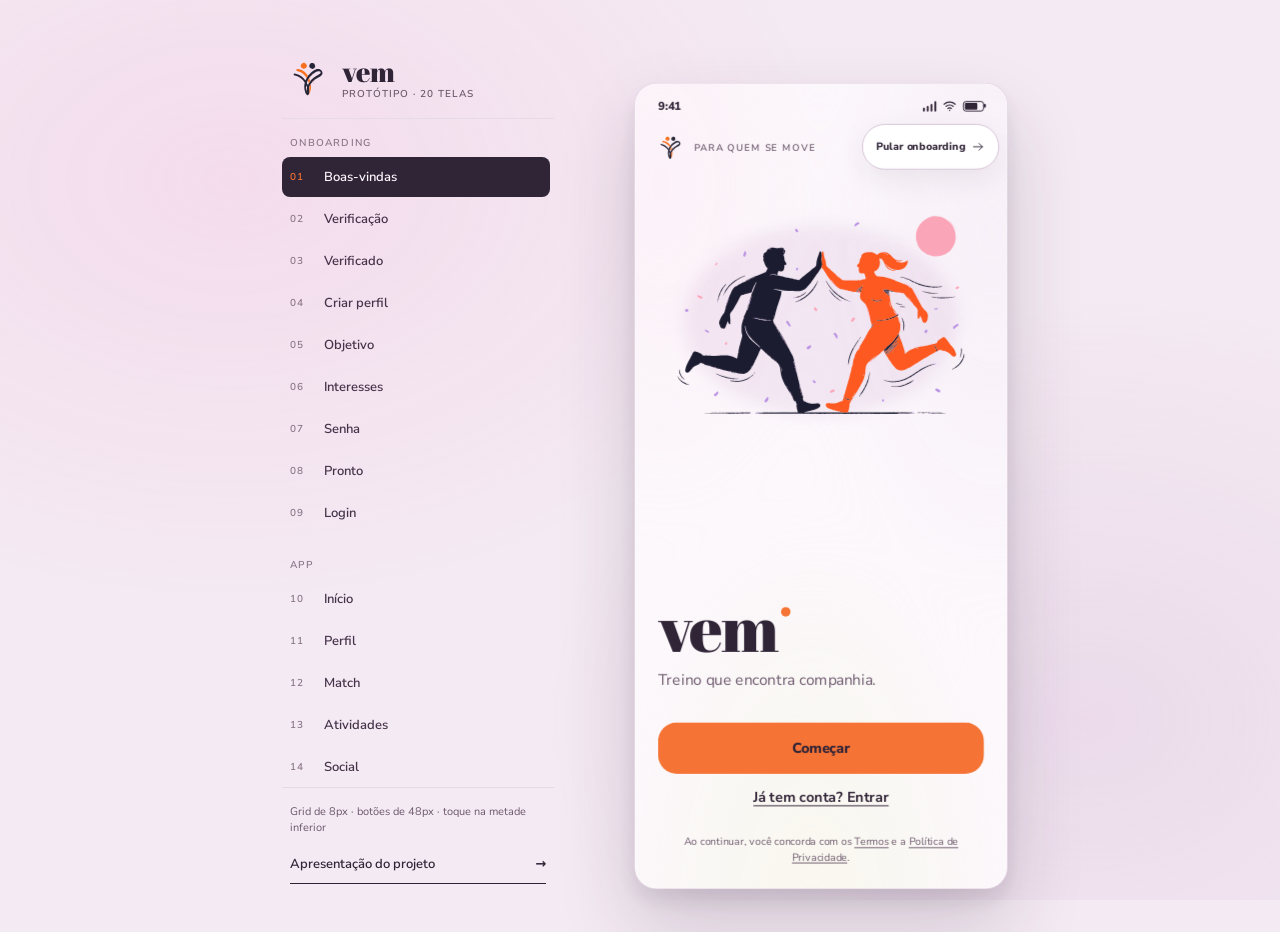
==== commit 908e82a4: "Adiciona botão temporário para pular onboarding" ====
--- a/app.html
+++ b/app.html
@@ -9,7 +9,7 @@
   <link rel="stylesheet" href="assets/fonts/fonts.css?v=2">
   <link rel="stylesheet" href="assets/css/tokens.css?v=3">
   <link rel="stylesheet" href="assets/css/base.css?v=4">
-  <link rel="stylesheet" href="assets/css/components.css?v=4">
+  <link rel="stylesheet" href="assets/css/components.css?v=5">
   <link rel="stylesheet" href="assets/css/screens.css?v=6">
 </head>
 <body class="app-page">
@@ -1617,6 +1617,12 @@
             </button>
           </nav>
 
+          <!-- BOTÃO TEMPORÁRIO DE TESTE — remover antes da entrega -->
+          <button class="skip-onboarding" id="skip-onboarding" type="button" data-nav="10" data-toast="Onboarding pulado. Modo de teste." aria-label="Pular onboarding (modo de teste)" hidden>
+            Pular onboarding
+            <span data-icon="arrow-right"></span>
+          </button>
+
           <div class="toast" id="toast" role="status" aria-live="polite">
             <span class="toast__text" id="toast-text"></span>
             <button class="toast__action" id="toast-action" hidden>Desfazer</button>
@@ -1630,6 +1636,6 @@
   <script src="assets/js/icons.js?v=3"></script>
   <script src="assets/js/data.js?v=5"></script>
   <script src="assets/js/ui.js?v=5"></script>
-  <script src="assets/js/app.js?v=2"></script>
+  <script src="assets/js/app.js?v=3"></script>
 </body>
 </html>
--- a/assets/css/components.css
+++ b/assets/css/components.css
@@ -976,6 +976,49 @@
 
 .tab:active .icon {
   transform: scale(0.92);
+}
+
+/* -------------------------------------------------------------------------
+   Skip onboarding (controle temporário de teste)
+   ------------------------------------------------------------------------- */
+
+.skip-onboarding {
+  position: absolute;
+  top: calc(var(--status-h) - 4px);
+  right: 8px;
+  z-index: 60;
+  display: inline-flex;
+  align-items: center;
+  gap: 6px;
+  min-height: 48px;
+  padding: 0 14px;
+  border-radius: var(--r-pill);
+  border: 1px solid var(--line-strong);
+  background: var(--surface);
+  color: var(--ink);
+  box-shadow: var(--shadow-2);
+  font-family: var(--font-ui);
+  font-size: 11px;
+  font-weight: 800;
+  line-height: 14px;
+  letter-spacing: 0.01em;
+  transition:
+    border-color var(--dur-1) var(--ease),
+    transform var(--dur-1) var(--ease);
+  -webkit-tap-highlight-color: transparent;
+}
+
+.skip-onboarding:hover {
+  border-color: var(--ink);
+}
+
+.skip-onboarding:active {
+  transform: scale(0.97);
+}
+
+.skip-onboarding .icon {
+  width: 14px;
+  height: 14px;
 }
 
 /* -------------------------------------------------------------------------
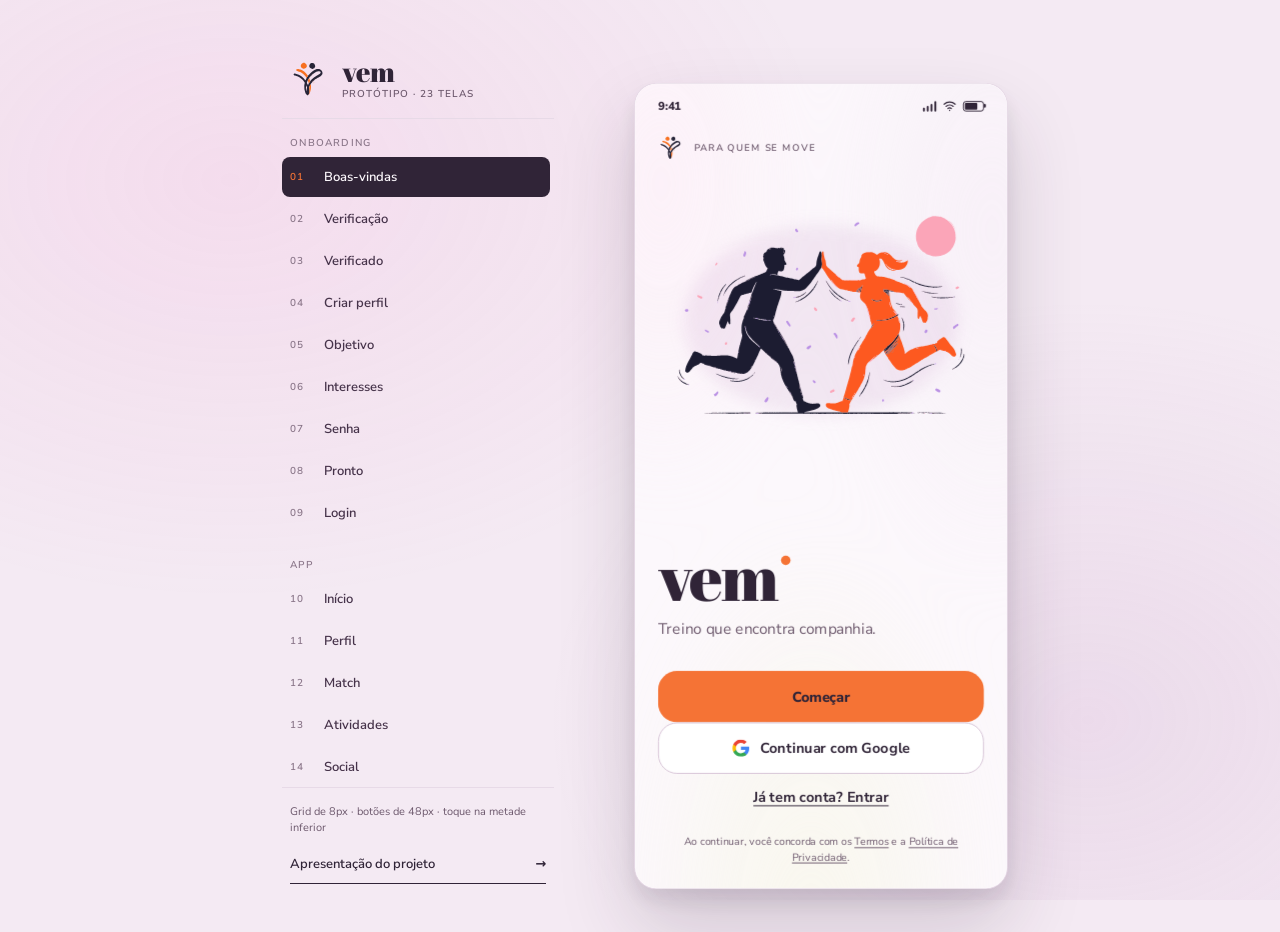
==== commit 1018fe75: "Rodada de testes v2: login, verificacao, interesses, match e social - 23 telas (novas: CREF do educa" ====
--- a/app.html
+++ b/app.html
@@ -4,13 +4,13 @@
   <meta charset="utf-8">
   <meta name="viewport" content="width=device-width, initial-scale=1, viewport-fit=cover">
   <title>vem — protótipo navegável</title>
-  <meta name="description" content="Protótipo de alta fidelidade do vem, app de fitness e conexões. 20 telas, GenUI e design system Mineral.">
+  <meta name="description" content="Protótipo de alta fidelidade do vem, app de fitness e conexões. 23 telas, GenUI, match por atividade e design system Mineral.">
   <link rel="icon" href="assets/img/logo.svg">
   <link rel="stylesheet" href="assets/fonts/fonts.css?v=2">
   <link rel="stylesheet" href="assets/css/tokens.css?v=3">
   <link rel="stylesheet" href="assets/css/base.css?v=4">
-  <link rel="stylesheet" href="assets/css/components.css?v=5">
-  <link rel="stylesheet" href="assets/css/screens.css?v=6">
+  <link rel="stylesheet" href="assets/css/components.css?v=7">
+  <link rel="stylesheet" href="assets/css/screens.css?v=8">
 </head>
 <body class="app-page">
 
@@ -20,7 +20,7 @@
         <img src="assets/img/logo.svg" alt="" class="rail__logo">
         <span class="rail__brand-text">
           <strong>vem</strong>
-          <small>protótipo · 20 telas</small>
+          <small>protótipo · 23 telas</small>
         </span>
       </a>
 
@@ -54,6 +54,12 @@
           <button class="rail__item" data-nav="19"><span class="rail__num">19</span>Configurações</button>
           <button class="rail__item" data-nav="20"><span class="rail__num">20</span>Notificações</button>
         </div>
+        <div class="rail__group">
+          <p class="rail__label">Rodada de testes</p>
+          <button class="rail__item" data-nav="21"><span class="rail__num">21</span>Documentação</button>
+          <button class="rail__item" data-nav="22"><span class="rail__num">22</span>Conversa</button>
+          <button class="rail__item" data-nav="23"><span class="rail__num">23</span>Meus eventos</button>
+        </div>
       </nav>
 
       <div class="rail__foot">
@@ -97,6 +103,15 @@
 
                 <div class="splash__actions">
                   <button class="btn btn--primary btn--lg btn--block" data-nav="02">Começar</button>
+                  <button class="btn btn--google btn--block" type="button" data-google>
+                    <svg class="google-mark" viewBox="0 0 18 18" aria-hidden="true" focusable="false">
+                      <path fill="#4285F4" d="M17.64 9.2c0-.64-.06-1.25-.16-1.84H9v3.48h4.84a4.14 4.14 0 0 1-1.8 2.72v2.26h2.92c1.7-1.57 2.68-3.88 2.68-6.62z"/>
+                      <path fill="#34A853" d="M9 18c2.43 0 4.47-.8 5.96-2.18l-2.92-2.26c-.81.54-1.84.86-3.04.86-2.34 0-4.32-1.58-5.03-3.7H.96v2.33A9 9 0 0 0 9 18z"/>
+                      <path fill="#FBBC05" d="M3.97 10.72a5.4 5.4 0 0 1 0-3.44V4.95H.96a9 9 0 0 0 0 8.1l3.01-2.33z"/>
+                      <path fill="#EA4335" d="M9 3.58c1.32 0 2.5.45 3.44 1.35l2.58-2.58A9 9 0 0 0 .96 4.95l3.01 2.33C4.68 5.16 6.66 3.58 9 3.58z"/>
+                    </svg>
+                    Continuar com Google
+                  </button>
                   <button class="btn btn--text btn--block" data-nav="09">Já tem conta? Entrar</button>
                 </div>
 
@@ -138,11 +153,13 @@
                 <span data-icon="lock"></span>
                 <span>A verificação acontece no seu celular. Nenhuma imagem é compartilhada com outras pessoas.</span>
               </div>
+
+              <p class="tiny mt-2">Sem verificar, você explora o app — mas match, grupos e conversas ficam limitados até concluir.</p>
             </div>
 
             <footer class="foot">
-              <button class="btn btn--primary btn--lg btn--block" data-nav="03">Iniciar verificação</button>
-              <button class="btn btn--text btn--block" data-nav="04">Fazer depois</button>
+              <button class="btn btn--primary btn--lg btn--block" type="button" data-verify-start>Iniciar verificação</button>
+              <button class="btn btn--text btn--block" type="button" data-verify-later>Verificar depois</button>
             </footer>
           </section>
 
@@ -150,7 +167,7 @@
                03 · VERIFICAÇÃO CONCLUÍDA
                ============================================================ -->
           <section class="screen" data-screen="03" data-title="Verificado">
-            <div class="screen__scroll pad-status">
+            <div class="screen__scroll pad-status" id="verify-verified">
               <div class="success">
                 <div class="success__art" aria-hidden="true">
                   <span class="success__disc"></span>
@@ -163,7 +180,7 @@
                 </div>
 
                 <h1 class="h1 success__title">Verificação concluída</h1>
-                <p class="lede success__text">Tudo certo, Ana. Agora a comunidade sabe que você é você — e você pode focar no que importa.</p>
+                <p class="lede success__text">Tudo certo. Agora a comunidade sabe que você é você — e você pode focar no que importa.</p>
 
                 <div class="success__card">
                   <span class="circle circle--sage"><span data-icon="verified"></span></span>
@@ -175,8 +192,34 @@
               </div>
             </div>
 
-            <footer class="foot">
-              <button class="btn btn--primary btn--lg btn--block" data-nav="04">Continuar</button>
+            <footer class="foot" id="verify-verified-foot">
+              <button class="btn btn--primary btn--lg btn--block" type="button" id="verify-continue">Continuar</button>
+            </footer>
+
+            <div class="screen__scroll pad-status" id="verify-pending" hidden>
+              <p class="eyebrow">Camada de segurança</p>
+              <h1 class="h1 mt-1">Verificação pendente</h1>
+              <p class="lede mt-1">Tudo bem verificar depois. A verificação protege as conexões do vem.</p>
+
+              <div class="card mt-3">
+                <p class="h3">Enquanto não verificar</p>
+                <ul class="verify-list mt-2">
+                  <li><span class="verify-list__mark">✓</span> Explorar pessoas, atividades e eventos</li>
+                  <li><span class="verify-list__mark">✓</span> Salvar atividades favoritas</li>
+                  <li><span class="verify-list__mark">🔒</span> Dar match e entrar em grupos</li>
+                  <li><span class="verify-list__mark">🔒</span> Iniciar conversas</li>
+                </ul>
+              </div>
+
+              <div class="note note--sage mt-2">
+                <span data-icon="shield-check"></span>
+                <span>Você pode verificar agora ou quando quiser em Configurações.</span>
+              </div>
+            </div>
+
+            <footer class="foot" id="verify-pending-foot" hidden>
+              <button class="btn btn--primary btn--lg btn--block" type="button" id="verify-now">Verificar agora</button>
+              <button class="btn btn--text btn--block" type="button" data-nav="04">Continuar sem verificar</button>
             </footer>
           </section>
 
@@ -197,14 +240,16 @@
               <div class="progress"><div class="progress__bar" style="width:25%"></div></div>
 
               <div class="avatar-upload">
-                <div class="avatar">
-                  <img id="pf-avatar" src="assets/img/ana-beatriz-avatar.jpg" alt="Sua foto de perfil" data-avatar="ana">
+                <div class="avatar is-empty" id="pf-avatar-wrap">
+                  <img id="pf-avatar" alt="Sua foto de perfil" data-photo="user" hidden>
+                  <span class="avatar__placeholder" data-icon="user" aria-hidden="true"></span>
                 </div>
                 <button class="avatar-upload__btn" id="avatar-btn" type="button" aria-label="Escolher foto de perfil">
                   <span data-icon="camera"></span>
                 </button>
                 <input type="file" id="avatar-input" accept="image/*" hidden>
               </div>
+              <p class="tiny center mb-2">A foto fica salva só neste navegador.</p>
 
               <h1 class="h1">Vamos nos conhecer</h1>
               <p class="lede mt-1">Como podemos te chamar no app? Você pode mudar isso depois.</p>
@@ -214,7 +259,7 @@
                   <label class="field__label" for="pf-name">Nome completo</label>
                   <div class="input input--icon">
                     <span class="input__icon"><span data-icon="user"></span></span>
-                    <input class="input__control" id="pf-name" name="name" type="text" placeholder="Ana Beatriz Luz" autocomplete="name">
+                    <input class="input__control" id="pf-name" name="name" type="text" placeholder="Seu nome completo" autocomplete="name">
                   </div>
                   <span class="field__error"><span data-icon="x"></span> Digite seu nome completo.</span>
                 </div>
@@ -264,7 +309,7 @@
 
               <div class="choice__head mt-3">
                 <h1 class="h1">Qual o seu objetivo?</h1>
-                <p class="lede mt-1">Escolha o que mais combina com este momento. A partir daqui, o app adapta a ordem das telas e as sugestões.</p>
+                <p class="lede mt-1">Escolha o que mais combina com este momento. O app adapta as sugestões da Home — e você começa por ela.</p>
               </div>
 
               <div class="path-list" role="group" aria-label="Objetivo">
@@ -294,13 +339,22 @@
                   </span>
                   <span class="path-card__check"><span data-icon="check"></span></span>
                 </button>
+
+                <button class="path-card" type="button" aria-pressed="false" data-path="teacher">
+                  <span class="path-card__icon circle circle--purple"><span data-icon="trophy"></span></span>
+                  <span class="path-card__body">
+                    <span class="path-card__title">Sou educador físico</span>
+                    <span class="path-card__text">Enviar CREF e criar eventos e grupos como professor.</span>
+                  </span>
+                  <span class="path-card__check"><span data-icon="check"></span></span>
+                </button>
               </div>
 
               <p class="choice__counter"><span data-path-counter>Nenhum selecionado</span></p>
             </div>
 
             <footer class="foot">
-              <button class="btn btn--primary btn--lg btn--block" id="objective-continue" data-nav="06" disabled>Continuar</button>
+              <button class="btn btn--primary btn--lg btn--block" id="objective-continue" type="button" disabled>Continuar</button>
             </footer>
           </section>
 
@@ -321,42 +375,27 @@
               <div class="progress"><div class="progress__bar" style="width:75%"></div></div>
 
               <div class="choice__head mt-3">
-                <h1 class="h1">Conte-nos mais sobre você</h1>
-                <p class="lede mt-1">Que atividades te dão vontade de sair de casa?</p>
-              </div>
-
-              <div class="chip-grid" role="group" aria-label="Interesses">
-                <button class="chip chip--compact" aria-pressed="false" data-chip data-chip-group="interest" data-chip-label="Musculação">
-                  <span data-icon="dumbbell"></span><span>Musculação</span><span class="chip__check" data-icon="check"></span>
-                </button>
-                <button class="chip chip--compact" aria-pressed="false" data-chip data-chip-group="interest" data-chip-label="Corrida">
-                  <span data-icon="run"></span><span>Corrida</span><span class="chip__check" data-icon="check"></span>
-                </button>
-                <button class="chip chip--compact" aria-pressed="false" data-chip data-chip-group="interest" data-chip-label="Yoga">
-                  <span data-icon="lotus"></span><span>Yoga</span><span class="chip__check" data-icon="check"></span>
-                </button>
-                <button class="chip chip--compact" aria-pressed="false" data-chip data-chip-group="interest" data-chip-label="Dança">
-                  <span data-icon="music"></span><span>Dança</span><span class="chip__check" data-icon="check"></span>
-                </button>
-                <button class="chip chip--compact" aria-pressed="false" data-chip data-chip-group="interest" data-chip-label="Natação">
-                  <span data-icon="swim"></span><span>Natação</span><span class="chip__check" data-icon="check"></span>
-                </button>
-                <button class="chip chip--compact" aria-pressed="false" data-chip data-chip-group="interest" data-chip-label="Lutas">
-                  <span data-icon="glove"></span><span>Lutas</span><span class="chip__check" data-icon="check"></span>
-                </button>
-                <button class="chip chip--compact" aria-pressed="false" data-chip data-chip-group="interest" data-chip-label="Ciclismo">
-                  <span data-icon="bike"></span><span>Ciclismo</span><span class="chip__check" data-icon="check"></span>
-                </button>
-                <button class="chip chip--compact" aria-pressed="false" data-chip data-chip-group="interest" data-chip-label="Vôlei">
-                  <span data-icon="ball"></span><span>Vôlei</span><span class="chip__check" data-icon="check"></span>
-                </button>
-              </div>
-
-              <p class="choice__counter"><span data-chip-counter="interest">Nenhum selecionado</span></p>
+                <h1 class="h1">Como você gosta de treinar?</h1>
+                <p class="lede mt-1">Primeiro o contexto. Depois a atividade — se não estiver na lista, escreva e adicione.</p>
+              </div>
+
+              <p class="eyebrow mt-3">1 · Contexto</p>
+              <div class="chip-row chip-row--wrap mt-1" id="broad-tags" role="group" aria-label="Contexto de treino"></div>
+              <p class="choice__counter"><span data-chip-counter="broad">Nenhum contexto selecionado</span></p>
+
+              <p class="eyebrow mt-3">2 · Atividades</p>
+              <div class="input input--icon mt-1">
+                <span class="input__icon"><span data-icon="search"></span></span>
+                <input class="input__control" id="interest-search" type="search" placeholder="Buscar atividade (yoga, corrida, boxe…)" aria-label="Buscar atividade" autocomplete="off">
+              </div>
+              <div class="activity-suggest" id="interest-suggest" hidden></div>
+
+              <div class="specific-tags" id="specific-tags" aria-live="polite"></div>
+              <p class="choice__counter"><span data-chip-counter="specific">Nenhuma atividade escolhida</span></p>
 
               <div class="note note--sage mt-3">
-                <span data-icon="sparkle"></span>
-                <span>Essas escolhas alimentam o card inteligente e as conexões sugeridas na Home.</span>
+                <span data-icon="star"></span>
+                <span>As <strong>5 primeiras atividades</strong> viram favoritas e aparecem no leque de match.</span>
               </div>
             </div>
 
@@ -434,7 +473,7 @@
 
                 <div class="success__card">
                   <div class="avatar-stack" aria-hidden="true">
-                    <span class="avatar"><img src="assets/img/ana-beatriz-avatar.jpg" alt="" data-avatar="ana"></span>
+                    <span class="avatar is-empty" id="welcome-avatar"><img alt="" data-photo="user" hidden><span class="avatar__placeholder" data-icon="user"></span></span>
                     <span class="avatar"><img src="assets/img/marina-avatar.jpg" alt="" data-avatar="marina"></span>
                     <span class="avatar"><img src="assets/img/rafael-avatar.jpg" alt="" data-avatar="rafael"></span>
                     <span class="avatar-stack__more">+9</span>
@@ -489,7 +528,7 @@
             </div>
 
             <footer class="foot">
-              <button class="btn btn--primary btn--lg btn--block" type="button" data-nav="10" data-toast="Bem-vindo de volta, Ana.">Entrar</button>
+              <button class="btn btn--primary btn--lg btn--block" type="button" data-nav="10" id="login-enter">Entrar</button>
               <button class="btn btn--text btn--block" type="button" data-nav="01">Ainda não tem conta? Começar</button>
             </footer>
           </section>
@@ -504,7 +543,7 @@
                 <header class="home__head">
                   <div>
                     <p class="eyebrow">Quinta, 29 de outubro</p>
-                    <h1 class="home__hello">Bom dia, Ana</h1>
+                    <h1 class="home__hello" id="home-hello">Bom dia</h1>
                     <button class="journey-chip" type="button" data-nav="05" aria-label="Jornada atual. Trocar objetivo">
                       <span data-icon="sparkle"></span>
                       <span>Jornada: <strong id="journey-chip-text">Autocuidado</strong></span>
@@ -516,11 +555,30 @@
                       <span data-icon="bell"></span>
                       <span class="iconbtn__badge" aria-hidden="true"></span>
                     </button>
-                    <button class="avatar avatar--md avatar--ring" data-nav="11" aria-label="Abrir meu perfil" style="--ring: var(--amber)">
-                      <img src="assets/img/ana-beatriz-avatar.jpg" alt="Ana Beatriz" data-avatar="ana">
+                    <button class="avatar avatar--md avatar--ring is-empty" data-nav="11" aria-label="Abrir meu perfil" style="--ring: var(--amber)" id="home-avatar">
+                      <img alt="Seu avatar" data-photo="user" hidden>
+                      <span class="avatar__placeholder" data-icon="user"></span>
                     </button>
                   </div>
                 </header>
+
+                <button class="verify-banner" type="button" data-verify-open id="verify-banner" hidden>
+                  <span class="circle circle--32 circle--sky"><span data-icon="shield"></span></span>
+                  <span class="verify-banner__body">
+                    <strong>Verificação pendente</strong>
+                    <small>Libere match e conversas quando quiser.</small>
+                  </span>
+                  <span data-icon="chevron-right"></span>
+                </button>
+
+                <button class="verify-banner" type="button" data-nav="04" id="profile-nudge" hidden>
+                  <span class="circle circle--32 circle--amber"><span data-icon="user"></span></span>
+                  <span class="verify-banner__body">
+                    <strong>Seu perfil está vazio</strong>
+                    <small>Adicione nome, foto e bio para aparecer nos matches.</small>
+                  </span>
+                  <span data-icon="chevron-right"></span>
+                </button>
 
                 <form class="lui" id="lui-form" role="search">
                   <span class="lui__spark"><span data-icon="sparkle"></span></span>
@@ -691,46 +749,49 @@
 
               <div class="profile__body">
                 <div class="profile__identity">
-                  <div class="avatar avatar--xl">
-                    <img src="assets/img/ana-beatriz-avatar.jpg" alt="Foto de Ana Beatriz" data-avatar="ana">
+                  <div class="avatar avatar--xl is-empty" id="profile-avatar">
+                    <img alt="Seu avatar" data-photo="user" hidden>
+                    <span class="avatar__placeholder" data-icon="user"></span>
                   </div>
                 </div>
 
                 <div class="profile__name-row">
                   <div class="profile__name">
-                    <h1 class="h1">Ana Beatriz</h1>
-                    <span data-icon="verified" aria-label="Perfil verificado"></span>
+                    <h1 class="h1" id="profile-name">Seu perfil</h1>
+                    <span data-icon="verified" id="profile-verified" aria-label="Perfil verificado" hidden></span>
+                    <span class="tag tag--amber" id="profile-pending" hidden>Verificação pendente</span>
                   </div>
                   <button class="profile__share" data-toast="Link do perfil copiado." aria-label="Compartilhar perfil">
                     <span data-icon="share"></span>
                   </button>
                 </div>
 
-                <div class="profile__level">
-                  <b>Nível 7</b> · Corredora
-                  <span class="progress progress--amber profile__levelbar" aria-hidden="true"><span class="progress__bar" style="width: 64%"></span></span>
+                <div class="profile__level" id="profile-level">
+                  <b>Nível 1</b> · Começando
+                  <span class="progress progress--amber profile__levelbar" aria-hidden="true"><span class="progress__bar" style="width: 8%"></span></span>
                 </div>
 
                 <div class="profile__stats">
-                  <button class="profile__stat" data-toast="248 pessoas seguem você.">
-                    <span class="stat">248</span><span>Seguidores</span>
+                  <button class="profile__stat" data-toast="Ninguém segue você ainda.">
+                    <span class="stat" data-stat="followers">0</span><span>Seguidores</span>
                   </button>
-                  <button class="profile__stat" data-toast="Você segue 132 pessoas.">
-                    <span class="stat">132</span><span>Seguindo</span>
+                  <button class="profile__stat" data-toast="Você ainda não segue ninguém.">
+                    <span class="stat" data-stat="following">0</span><span>Seguindo</span>
                   </button>
-                  <button class="profile__stat" data-toast="36 amigos treinam com você.">
-                    <span class="stat">36</span><span>Amigos</span>
+                  <button class="profile__stat" data-toast="Seus matches aparecem aqui.">
+                    <span class="stat" data-stat="friends">0</span><span>Amigos</span>
                   </button>
                 </div>
 
-                <p class="profile__bio">Corro para organizar a cabeça. Yoga nos dias de descanso. Sempre procurando gente para treinar às 6h.</p>
-
-                <div class="profile__tags">
-                  <span class="tag tag--amber">5 km</span>
-                  <span class="tag tag--sage">Yoga</span>
-                  <span class="tag">Força</span>
-                  <span class="tag">Iniciante</span>
-                </div>
+                <p class="profile__bio" id="profile-bio">Seu perfil começa vazio. Preencha no cadastro e edite quando quiser.</p>
+
+                <div class="profile__tags" id="profile-tags">
+                  <span class="tag">Sem interesses ainda</span>
+                </div>
+
+                <p class="profile__educator" id="profile-educator" hidden>
+                  <span data-icon="trophy"></span> Educador físico · CREF em análise
+                </p>
 
                 <div class="profile__buttons">
                   <button class="btn btn--secondary" data-nav="04"><span data-icon="edit"></span> Editar perfil</button>
@@ -744,6 +805,15 @@
                   <div class="achievement"><span data-icon="flame"></span><span>7 dias<br>seguidos</span></div>
                   <div class="achievement"><span data-icon="run"></span><span>Primeiro<br>5 km</span></div>
                   <div class="achievement"><span data-icon="trophy"></span><span>10 treinos<br>no mês</span></div>
+                </div>
+
+                <div class="section-head mt-4">
+                  <h2 class="h3">Sinais de atividade</h2>
+                  <span class="tiny">editável</span>
+                </div>
+                <p class="tiny">Curtidas e salvamentos no Feed ajudam o app a sugerir match por atividade.</p>
+                <div class="signal-list mt-2" id="signal-list">
+                  <p class="tiny">Nenhum sinal ainda. Explore o Feed.</p>
                 </div>
 
                 <button class="premium-strip mt-3" type="button" data-nav="16">
@@ -776,8 +846,9 @@
               <div class="match__stage">
                 <article class="match-card" id="match-card">
                   <div class="match-card__photo" id="match-photo">
-                    <img id="match-img" src="assets/img/marina-avatar.jpg" alt="Foto de Marina">
+                    <img id="match-img" src="assets/img/marina-avatar.jpg" alt="Foto de Marina" data-avatar="marina">
                     <span class="badge badge--glass match-card__compat" id="match-compat">87% combinam</span>
+                    <span class="match-card__activity" id="match-activity" hidden></span>
                   </div>
 
                   <div class="match-card__body">
@@ -799,6 +870,13 @@
                     </div>
                   </div>
                 </article>
+
+                <div class="match-empty" id="match-empty" hidden>
+                  <span class="circle circle--56 circle--sky"><span data-icon="users"></span></span>
+                  <p class="h3 mt-2">Nenhum match com esses filtros</p>
+                  <p class="tiny mt-1">Ligue o match geral ou escolha outra atividade no leque.</p>
+                  <button class="btn btn--secondary btn--sm mt-2" type="button" id="match-empty-reset">Reativar match geral</button>
+                </div>
               </div>
 
               <div class="match__actions">
@@ -808,17 +886,24 @@
                 <button class="match-action match-action--like" id="match-like" aria-label="Curtir" title="Curtir">
                   <span data-icon="heart" data-icon-class="icon--fill"></span>
                 </button>
-                <button class="match-action match-action--star" id="match-star" aria-label="Favoritar" title="Favoritar">
-                  <span data-icon="star"></span>
-                </button>
-              </div>
-
-              <p class="match__hint">Use os botões ou arraste o card</p>
+              </div>
+
+              <p class="match__hint">Arraste ou use os botões. A estrela controla o match por atividade.</p>
 
               <div class="match__footer">
                 <button class="btn btn--text" data-toast="Perfil completo disponível na versão final.">Ver perfil completo</button>
               </div>
             </div>
+
+            <div class="match-fanout" id="match-fanout" hidden aria-label="Filtros de match">
+              <p class="match-fanout__label">Match por atividade</p>
+              <div class="match-fanout__items" id="match-fanout-items"></div>
+            </div>
+
+            <button class="match-fab" id="match-fab" type="button" aria-expanded="false" aria-controls="match-fanout" aria-label="Escolher atividades do match">
+              <span data-icon="star"></span>
+              <span class="match-fab__badge" id="match-fab-badge" hidden>0</span>
+            </button>
           </section>
 
           <!-- ============================================================
@@ -1022,112 +1107,32 @@
                   <p class="eyebrow">Sua turma</p>
                   <h1 class="h1">Social</h1>
                 </div>
-                <span class="eyebrow">24 conexões</span>
+                <span class="eyebrow" id="social-count">0 conexões</span>
               </header>
 
-              <div class="segmented" role="tablist" aria-label="Conexões ou grupos" data-segmented="social">
-                <button class="segmented__btn" role="tab" aria-selected="true" data-seg-value="connections">Conexões <span class="segmented__count">24</span></button>
-                <button class="segmented__btn" role="tab" aria-selected="false" data-seg-value="groups">Grupos <span class="segmented__count">5</span></button>
+              <div class="segmented" role="tablist" aria-label="Conexões, grupos ou eventos" data-segmented="social">
+                <button class="segmented__btn" role="tab" aria-selected="true" data-seg-value="connections">Conexões <span class="segmented__count" id="social-tab-connections">0</span></button>
+                <button class="segmented__btn" role="tab" aria-selected="false" data-seg-value="groups">Grupos <span class="segmented__count" id="social-tab-groups">0</span></button>
+                <button class="segmented__btn" role="tab" aria-selected="false" data-seg-value="events">Eventos <span class="segmented__count" id="social-tab-events">0</span></button>
               </div>
 
               <div data-seg-panel="social:connections">
-                <p class="eyebrow social__section-label">Treinaram com você</p>
-                <ul class="social__list list">
-                  <li class="list-row">
-                    <div class="avatar avatar--ring" style="--ring: var(--vermilion)"><img src="assets/img/marina-avatar.jpg" alt="Foto de Marina Costa" data-avatar="marina"></div>
-                    <div class="list-row__body">
-                      <span class="list-row__title">Marina Costa</span>
-                      <span class="list-row__sub">Treinou com você 2× · Corrida</span>
-                    </div>
-                    <button class="iconbtn iconbtn--surface" data-toast="Conversa com Marina aberta (demonstração)." aria-label="Enviar mensagem para Marina">
-                      <span data-icon="message"></span>
-                    </button>
-                  </li>
-                  <li class="list-row">
-                    <div class="avatar avatar--ring" style="--ring: var(--sky)"><img src="assets/img/camila-avatar.jpg" alt="Foto de Camila Reis" data-avatar="camila"></div>
-                    <div class="list-row__body">
-                      <span class="list-row__title">Camila Reis</span>
-                      <span class="list-row__sub">Academia Vem · seg e qua</span>
-                    </div>
-                    <button class="iconbtn iconbtn--surface" data-toast="Conversa com Camila aberta (demonstração)." aria-label="Enviar mensagem para Camila">
-                      <span data-icon="message"></span>
-                    </button>
-                  </li>
-                  <li class="list-row">
-                    <div class="avatar avatar--ring" style="--ring: var(--sage)"><img src="assets/img/rafael-avatar.jpg" alt="Foto de Rafael Nunes" data-avatar="rafael"></div>
-                    <div class="list-row__body">
-                      <span class="list-row__title">Rafael Nunes</span>
-                      <span class="list-row__sub">Yoga no parque · domingos</span>
-                    </div>
-                    <button class="iconbtn iconbtn--surface" data-toast="Conversa com Rafael aberta (demonstração)." aria-label="Enviar mensagem para Rafael">
-                      <span data-icon="message"></span>
-                    </button>
-                  </li>
-                  <li class="list-row">
-                    <div class="avatar avatar--ring" style="--ring: var(--plum)"><img src="assets/img/luiza-avatar.jpg" alt="Foto de Luiza Prado" data-avatar="luiza"></div>
-                    <div class="list-row__body">
-                      <span class="list-row__title">Luiza Prado</span>
-                      <span class="list-row__sub">Amiga desde março · Dança</span>
-                    </div>
-                    <button class="iconbtn iconbtn--surface" data-toast="Conversa com Luiza aberta (demonstração)." aria-label="Enviar mensagem para Luiza">
-                      <span data-icon="message"></span>
-                    </button>
-                  </li>
-                  <li class="list-row">
-                    <div class="avatar avatar--ring" style="--ring: var(--amber)"><img src="assets/img/bruna-avatar.jpg" alt="Foto de Bruna Alves" data-avatar="bruna"></div>
-                    <div class="list-row__body">
-                      <span class="list-row__title">Bruna Alves</span>
-                      <span class="list-row__sub">Corrida no Ibirapuera · sábados</span>
-                    </div>
-                    <button class="iconbtn iconbtn--surface" data-toast="Conversa com Bruna aberta (demonstração)." aria-label="Enviar mensagem para Bruna">
-                      <span data-icon="message"></span>
-                    </button>
-                  </li>
-                </ul>
+                <p class="eyebrow social__section-label">Suas conexões</p>
+                <div id="social-connections"></div>
               </div>
 
               <div data-seg-panel="social:groups" hidden>
-                <p class="eyebrow social__section-label">Grupos que você participa</p>
-                <div class="list">
-                  <button class="social__group" data-toast="Grupo Corrida às 6h aberto (demonstração).">
-                    <span class="circle circle--vermilion"><span data-icon="run"></span></span>
-                    <span class="list-row__body">
-                      <span class="list-row__title">Corrida às 6h</span>
-                      <span class="list-row__sub">24 membros · Ibirapuera</span>
-                    </span>
-                    <span data-icon="chevron-right" class="list-row__action"></span>
-                  </button>
-                  <button class="social__group" data-toast="Grupo Yoga para começar aberto (demonstração).">
-                    <span class="circle circle--sage"><span data-icon="lotus"></span></span>
-                    <span class="list-row__body">
-                      <span class="list-row__title">Yoga para começar</span>
-                      <span class="list-row__sub">18 membros · encontros online</span>
-                    </span>
-                    <span data-icon="chevron-right" class="list-row__action"></span>
-                  </button>
-                  <button class="social__group" data-toast="Grupo Força sem julgamento aberto (demonstração).">
-                    <span class="circle circle--amber"><span data-icon="dumbbell"></span></span>
-                    <span class="list-row__body">
-                      <span class="list-row__title">Força sem julgamento</span>
-                      <span class="list-row__sub">31 membros · Pinheiros</span>
-                    </span>
-                    <span data-icon="chevron-right" class="list-row__action"></span>
-                  </button>
-                  <button class="social__group" data-toast="Grupo Natação livre aberto (demonstração).">
-                    <span class="circle circle--sky"><span data-icon="swim"></span></span>
-                    <span class="list-row__body">
-                      <span class="list-row__title">Natação livre</span>
-                      <span class="list-row__sub">12 membros · Clube Paulista</span>
-                    </span>
-                    <span data-icon="chevron-right" class="list-row__action"></span>
-                  </button>
-                </div>
-              </div>
-            </div>
-
-            <button class="fab" data-toast="Convide alguém para treinar com você." aria-label="Adicionar conexão">
-              <span data-icon="plus"></span>
-            </button>
+                <p class="eyebrow social__section-label">Grupos sugeridos</p>
+                <p class="tiny">Um grupo só aparece quando alguém com quem você deu match já está nele.</p>
+                <div id="social-groups" class="mt-2"></div>
+              </div>
+
+              <div data-seg-panel="social:events" hidden>
+                <p class="eyebrow social__section-label">Meus eventos</p>
+                <div id="social-events"></div>
+                <button class="btn btn--secondary btn--block mt-2" type="button" data-nav="23">Ver meus eventos</button>
+              </div>
+            </div>
           </section>
 
           <!-- ============================================================
@@ -1159,7 +1164,7 @@
                     <button class="iconbtn" data-toast="Opções do post" aria-label="Mais opções"><span data-icon="more"></span></button>
                   </header>
 
-                  <div class="post__media">
+                  <div class="post__media" data-post-activity="corrida">
                     <img src="assets/img/feed-marina-corrida.jpg" alt="Pista arborizada do parque com corredores ao fundo">
                     <span class="tag">5 km</span>
                   </div>
@@ -1196,7 +1201,7 @@
                     <button class="iconbtn" data-toast="Opções do post" aria-label="Mais opções"><span data-icon="more"></span></button>
                   </header>
 
-                  <div class="post__media">
+                  <div class="post__media" data-post-activity="yoga">
                     <img src="assets/img/feed-rafael-yoga.jpg" alt="Aula de yoga em estúdio com luz vermelha">
                     <span class="tag">Yoga</span>
                   </div>
@@ -1235,7 +1240,7 @@
                     <button class="iconbtn" data-toast="Opções do post" aria-label="Mais opções"><span data-icon="more"></span></button>
                   </header>
 
-                  <div class="post__media">
+                  <div class="post__media" data-post-activity="musculacao">
                     <img src="assets/img/cover-gym.svg" alt="Ilustração de um halter">
                     <span class="tag">Força</span>
                   </div>
@@ -1272,7 +1277,7 @@
                     <button class="iconbtn" data-toast="Opções do post" aria-label="Mais opções"><span data-icon="more"></span></button>
                   </header>
 
-                  <div class="post__media">
+                  <div class="post__media" data-post-activity="danca">
                     <img src="assets/img/cover-dance.svg" alt="Ilustração de fitas em movimento">
                     <span class="tag">Dança</span>
                   </div>
@@ -1459,10 +1464,13 @@
 
             <div class="screen__scroll">
               <button class="settings__account" data-nav="11">
-                <div class="avatar avatar--ring" style="--ring: var(--amber)"><img src="assets/img/ana-beatriz-avatar.jpg" alt="Foto de Ana Beatriz" data-avatar="ana"></div>
+                <div class="avatar avatar--ring is-empty" style="--ring: var(--amber)" id="settings-avatar">
+                  <img alt="Seu avatar" data-photo="user" hidden>
+                  <span class="avatar__placeholder" data-icon="user"></span>
+                </div>
                 <span class="settings__account-body">
-                  <span class="settings__account-name">Ana Beatriz</span>
-                  <span class="settings__account-mail">ana.beatriz@email.com</span>
+                  <span class="settings__account-name" id="settings-name">Seu perfil</span>
+                  <span class="settings__account-mail" id="settings-mail">Sem e-mail cadastrado</span>
                 </span>
                 <span data-icon="chevron-right" class="list-row__action"></span>
               </button>
@@ -1479,10 +1487,10 @@
                   <span class="settings__row-body">Segurança</span>
                   <span data-icon="chevron-right" class="chev"></span>
                 </button>
-                <button class="settings__row" data-toast="Seu perfil já está verificado.">
+                <button class="settings__row" type="button" data-verify-open>
                   <span class="circle circle--sky"><span data-icon="verified"></span></span>
                   <span class="settings__row-body">Verificação</span>
-                  <span class="settings__row-value">Verificado</span>
+                  <span class="settings__row-value" id="settings-verify">Verificar agora</span>
                 </button>
               </div>
 
@@ -1526,6 +1534,19 @@
               </div>
 
               <div class="settings__group">
+                <p class="eyebrow settings__label">Rodada de testes</p>
+                <button class="settings__row" type="button" data-export-log>
+                  <span class="circle circle--sage"><span data-icon="share"></span></span>
+                  <span class="settings__row-body">Exportar log do teste</span>
+                  <span data-icon="chevron-right" class="chev"></span>
+                </button>
+                <button class="settings__row settings__danger" type="button" data-reset-test>
+                  <span class="circle"><span data-icon="refresh"></span></span>
+                  <span class="settings__row-body">Reiniciar teste</span>
+                </button>
+              </div>
+
+              <div class="settings__group">
                 <button class="settings__row settings__danger" data-logout>
                   <span class="circle"><span data-icon="logout"></span></span>
                   <span class="settings__row-body">Sair da conta</span>
@@ -1593,6 +1614,140 @@
                 <span data-icon="arrow-left"></span>
                 Voltar para a página do projeto
               </a>
+            </div>
+          </section>
+
+          <!-- ============================================================
+               21 · DOCUMENTAÇÃO DO EDUCADOR (CREF)
+               ============================================================ -->
+          <section class="screen" data-screen="21" data-title="Documentação">
+            <header class="topbar">
+              <button class="iconbtn" data-back="05" aria-label="Voltar"><span data-icon="chevron-left"></span></button>
+              <span class="topbar__title">Documentação</span>
+            </header>
+
+            <div class="screen__scroll" id="cref-form-wrap">
+              <p class="eyebrow">Educador físico</p>
+              <h1 class="h1 mt-1">Envie seu CREF</h1>
+              <p class="lede mt-1">Professores com registro ativo podem criar eventos e moderar grupos da comunidade. A conferência é simulada nesta rodada.</p>
+
+              <div class="card card--soft mt-3">
+                <div class="row">
+                  <span class="circle circle--purple"><span data-icon="trophy"></span></span>
+                  <div>
+                    <p class="h3">O que o selo libera</p>
+                    <p class="tiny">Criar eventos, moderar conversas e aparecer como educador.</p>
+                  </div>
+                </div>
+              </div>
+
+              <div class="field mt-3">
+                <label class="field__label" for="cref-number">Número do CREF</label>
+                <div class="input input--icon">
+                  <span class="input__icon"><span data-icon="document"></span></span>
+                  <input class="input__control" id="cref-number" type="text" placeholder="000000-G/SP" autocomplete="off">
+                </div>
+                <span class="field__hint">Exemplo: 123456-G/SP. Não validamos o registro de verdade.</span>
+              </div>
+
+              <button class="upload-zone mt-3" type="button" id="cref-file-btn">
+                <span data-icon="camera"></span>
+                <span>
+                  <strong>Anexar foto do documento</strong>
+                  <small>Opcional · fica só neste navegador</small>
+                </span>
+              </button>
+              <input type="file" id="cref-file" accept="image/*" hidden>
+              <p class="field__hint mt-1" id="cref-file-name">Nenhum arquivo selecionado.</p>
+
+              <div class="note mt-3">
+                <span data-icon="lock"></span>
+                <span>O envio é simulado. Nada é enviado para um servidor nesta rodada.</span>
+              </div>
+            </div>
+
+            <div class="screen__scroll" id="cref-pending-wrap" hidden>
+              <div class="success">
+                <div class="success__art" aria-hidden="true">
+                  <span class="success__disc"></span>
+                  <span class="success__disc success__disc--ring"></span>
+                  <span class="success__check"><span data-icon="clock"></span></span>
+                </div>
+                <h1 class="h1 success__title">Documentação em análise</h1>
+                <p class="lede success__text">Recebemos seu CREF. Enquanto a análise simulada acontece, você segue para os interesses e já pode explorar grupos e eventos.</p>
+
+                <div class="success__card">
+                  <span class="circle circle--sky"><span data-icon="trophy"></span></span>
+                  <div>
+                    <p class="h3">Selo Educador</p>
+                    <p class="tiny">Aparece no seu perfil como “em análise”.</p>
+                  </div>
+                </div>
+              </div>
+            </div>
+
+            <footer class="foot" id="cref-foot">
+              <button class="btn btn--primary btn--lg btn--block" type="button" id="cref-submit" disabled>Enviar documentação</button>
+              <button class="btn btn--text btn--block" type="button" data-nav="06">Agora não</button>
+            </footer>
+
+            <footer class="foot" id="cref-foot-pending" hidden>
+              <button class="btn btn--primary btn--lg btn--block" type="button" data-nav="06">Continuar</button>
+              <p class="foot__note">Você pode trocar de objetivo depois.</p>
+            </footer>
+          </section>
+
+          <!-- ============================================================
+               22 · CONVERSA SIMULADA
+               ============================================================ -->
+          <section class="screen screen--chat" data-screen="22" data-title="Conversa">
+            <header class="chat__top">
+              <button class="iconbtn" data-back="14" aria-label="Voltar para o Social"><span data-icon="chevron-left"></span></button>
+              <div class="chat__person">
+                <span class="avatar avatar--sm"><img id="chat-avatar" src="assets/img/marina-avatar.jpg" alt=""></span>
+                <span class="chat__person-text">
+                  <strong id="chat-name">Marina</strong>
+                  <small id="chat-activity">Yoga</small>
+                </span>
+              </div>
+              <button class="iconbtn" type="button" id="chat-share" aria-label="Compartilhar um evento"><span data-icon="calendar"></span></button>
+            </header>
+
+            <div class="chat__scroll" id="chat-scroll">
+              <div class="chat__context" id="chat-context"></div>
+              <div class="chat__messages" id="chat-messages" aria-live="polite"></div>
+              <div class="chat__typing" id="chat-typing" hidden>
+                <span></span><span></span><span></span>
+              </div>
+            </div>
+
+            <div class="chat__options" id="chat-options"></div>
+
+            <form class="chat__composer" id="chat-form">
+              <label class="sr-only" for="chat-input">Escreva uma mensagem</label>
+              <input class="chat__input" id="chat-input" type="text" placeholder="Escreva uma mensagem" autocomplete="off">
+              <button class="chat__send" type="submit" aria-label="Enviar mensagem"><span data-icon="send"></span></button>
+            </form>
+          </section>
+
+          <!-- ============================================================
+               23 · MEUS EVENTOS
+               ============================================================ -->
+          <section class="screen" data-screen="23" data-title="Meus eventos">
+            <header class="topbar">
+              <button class="iconbtn" data-back="14" aria-label="Voltar"><span data-icon="chevron-left"></span></button>
+              <span class="topbar__title">Meus eventos</span>
+            </header>
+
+            <div class="screen__scroll">
+              <p class="eyebrow">Sua agenda</p>
+              <h1 class="h1 mt-1">Meus eventos</h1>
+              <p class="lede mt-1">Atividades que você confirmou. Compartilhe com um match para não ir sozinho.</p>
+
+              <div class="stack mt-3" id="events-list"></div>
+
+              <button class="btn btn--secondary btn--block mt-3" type="button" data-nav="13">Encontrar atividades</button>
+              <p class="foot__note mt-2">Eventos confirmados ficam salvos neste navegador durante o teste.</p>
             </div>
           </section>
 
@@ -1608,6 +1763,7 @@
             </button>
             <button class="tab" data-tab="14" aria-label="Social">
               <span data-icon="users"></span><span>Social</span><i class="tab__dot"></i>
+              <span class="tab__count" id="social-tab-badge" hidden>1</span>
             </button>
             <button class="tab" data-tab="15" aria-label="Feed">
               <span data-icon="grid"></span><span>Feed</span><i class="tab__dot"></i>
@@ -1617,11 +1773,17 @@
             </button>
           </nav>
 
-          <!-- BOTÃO TEMPORÁRIO DE TESTE — remover antes da entrega -->
-          <button class="skip-onboarding" id="skip-onboarding" type="button" data-nav="10" data-toast="Onboarding pulado. Modo de teste." aria-label="Pular onboarding (modo de teste)" hidden>
-            Pular onboarding
-            <span data-icon="arrow-right"></span>
-          </button>
+          <!-- Folha reutilizável: escolher favoritos e compartilhar evento -->
+          <div class="sheet" id="sheet" hidden>
+            <div class="sheet__scrim" data-sheet-close></div>
+            <div class="sheet__panel" role="dialog" aria-modal="true" aria-labelledby="sheet-title">
+              <header class="sheet__head">
+                <h2 class="h3" id="sheet-title">Escolha uma atividade</h2>
+                <button class="iconbtn" type="button" data-sheet-close aria-label="Fechar"><span data-icon="x"></span></button>
+              </header>
+              <div class="sheet__body" id="sheet-body"></div>
+            </div>
+          </div>
 
           <div class="toast" id="toast" role="status" aria-live="polite">
             <span class="toast__text" id="toast-text"></span>
@@ -1634,8 +1796,10 @@
   </div>
 
   <script src="assets/js/icons.js?v=3"></script>
-  <script src="assets/js/data.js?v=5"></script>
-  <script src="assets/js/ui.js?v=5"></script>
-  <script src="assets/js/app.js?v=3"></script>
+  <script src="assets/js/data.js?v=7"></script>
+  <script src="assets/js/store.js?v=2"></script>
+  <script src="assets/js/ui.js?v=7"></script>
+  <script src="assets/js/social.js?v=2"></script>
+  <script src="assets/js/app.js?v=5"></script>
 </body>
 </html>
--- a/assets/css/components.css
+++ b/assets/css/components.css
@@ -979,49 +979,6 @@
 }
 
 /* -------------------------------------------------------------------------
-   Skip onboarding (controle temporário de teste)
-   ------------------------------------------------------------------------- */
-
-.skip-onboarding {
-  position: absolute;
-  top: calc(var(--status-h) - 4px);
-  right: 8px;
-  z-index: 60;
-  display: inline-flex;
-  align-items: center;
-  gap: 6px;
-  min-height: 48px;
-  padding: 0 14px;
-  border-radius: var(--r-pill);
-  border: 1px solid var(--line-strong);
-  background: var(--surface);
-  color: var(--ink);
-  box-shadow: var(--shadow-2);
-  font-family: var(--font-ui);
-  font-size: 11px;
-  font-weight: 800;
-  line-height: 14px;
-  letter-spacing: 0.01em;
-  transition:
-    border-color var(--dur-1) var(--ease),
-    transform var(--dur-1) var(--ease);
-  -webkit-tap-highlight-color: transparent;
-}
-
-.skip-onboarding:hover {
-  border-color: var(--ink);
-}
-
-.skip-onboarding:active {
-  transform: scale(0.97);
-}
-
-.skip-onboarding .icon {
-  width: 14px;
-  height: 14px;
-}
-
-/* -------------------------------------------------------------------------
    Card inteligente (GenUI)
    ------------------------------------------------------------------------- */
 
@@ -1368,3 +1325,616 @@
   font-weight: 700;
   color: var(--ink-muted);
 }
+
+/* =========================================================================
+   RODADA DE TESTES v2 — componentes novos
+   Login Google, avatar vazio, interesses em duas camadas, busca de
+   atividade, verificação pendente, folha de ações e seletores.
+   ========================================================================= */
+
+/* -------------------------------------------------------------------------
+   Login com Google
+   ------------------------------------------------------------------------- */
+
+.btn--google {
+  min-height: 54px;
+  gap: 12px;
+  border-color: var(--line-strong);
+  background: var(--surface);
+  color: var(--ink);
+  font-weight: 700;
+}
+
+.btn--google:hover {
+  border-color: var(--ink);
+  background: var(--surface);
+}
+
+.google-mark {
+  width: 18px;
+  height: 18px;
+  flex: none;
+}
+
+/* -------------------------------------------------------------------------
+   Avatar sem foto
+   ------------------------------------------------------------------------- */
+
+.avatar.is-empty {
+  display: grid;
+  place-items: center;
+  background: var(--tint-sky);
+  color: var(--ink-ghost);
+}
+
+.avatar__placeholder {
+  display: grid;
+  place-items: center;
+  width: 100%;
+  height: 100%;
+}
+
+.avatar__placeholder .icon {
+  width: 42%;
+  height: 42%;
+}
+
+.avatar--ring.is-empty {
+  background: var(--tint-sky);
+}
+
+/* -------------------------------------------------------------------------
+   Badge de não lidas na tabbar
+   ------------------------------------------------------------------------- */
+
+.tab__count {
+  position: absolute;
+  top: 6px;
+  left: calc(50% + 4px);
+  display: grid;
+  place-items: center;
+  min-width: 18px;
+  height: 18px;
+  padding: 0 4px;
+  border-radius: var(--r-pill);
+  background: var(--vermilion);
+  color: var(--ink);
+  font-family: var(--font-ui);
+  font-size: 10px;
+  font-weight: 800;
+  line-height: 1;
+}
+
+/* -------------------------------------------------------------------------
+   Interesses — contexto e atividades
+   ------------------------------------------------------------------------- */
+
+.chip__emoji {
+  font-size: 14px;
+  line-height: 1;
+}
+
+.chip-row--wrap {
+  flex-wrap: wrap;
+  overflow: visible;
+  padding-bottom: 0;
+  row-gap: var(--s-1);
+}
+
+.specific-tags {
+  display: flex;
+  flex-wrap: wrap;
+  gap: var(--s-1);
+  margin-top: var(--s-2);
+}
+
+.specific-tags__empty {
+  font-family: var(--font-ui);
+  font-size: 12px;
+  line-height: 18px;
+  color: var(--ink-ghost);
+}
+
+.activity-chip {
+  display: inline-flex;
+  align-items: center;
+  gap: 6px;
+  min-height: 40px;
+  padding: 0 4px 0 12px;
+  border: 1px solid var(--line);
+  border-radius: var(--r-pill);
+  background: var(--surface);
+  font-family: var(--font-ui);
+  font-size: 13px;
+  font-weight: 700;
+  color: var(--ink);
+}
+
+.activity-chip.is-favorite {
+  border-color: transparent;
+  background: var(--tint-amber);
+  color: var(--amber-ink);
+}
+
+.activity-chip__emoji {
+  font-size: 14px;
+  line-height: 1;
+}
+
+.activity-chip__flag {
+  font-size: 11px;
+  line-height: 1;
+}
+
+.activity-chip__remove {
+  display: grid;
+  place-items: center;
+  width: 32px;
+  height: 32px;
+  border-radius: 50%;
+  color: inherit;
+}
+
+.activity-chip__remove:hover {
+  background: rgba(48, 36, 55, 0.08);
+}
+
+.activity-chip__remove .icon {
+  width: 14px;
+  height: 14px;
+}
+
+/* Sugestões de atividade */
+
+.activity-suggest {
+  margin-top: var(--s-1);
+  border: 1px solid var(--line);
+  border-radius: var(--r-md);
+  background: var(--surface);
+  overflow: hidden;
+}
+
+.suggest__item {
+  display: flex;
+  align-items: center;
+  gap: var(--s-1);
+  width: 100%;
+  min-height: 48px;
+  padding: 0 12px;
+  border-bottom: 1px solid var(--line-hair);
+  text-align: left;
+  font-family: var(--font-ui);
+  font-size: 14px;
+  font-weight: 600;
+  color: var(--ink);
+}
+
+.suggest__item:last-child {
+  border-bottom: 0;
+}
+
+.suggest__item:hover {
+  background: var(--tint-sky);
+}
+
+.suggest__emoji {
+  width: 24px;
+  text-align: center;
+  font-size: 16px;
+  line-height: 1;
+}
+
+.suggest__action {
+  margin-left: auto;
+  font-size: 11px;
+  font-weight: 800;
+  letter-spacing: 0.06em;
+  text-transform: uppercase;
+  color: var(--vermilion-ink);
+}
+
+.suggest__item--custom {
+  background: var(--tint-amber);
+}
+
+.suggest__item--custom .suggest__action {
+  color: var(--amber-ink);
+}
+
+.suggest__empty {
+  padding: 12px;
+}
+
+/* -------------------------------------------------------------------------
+   Verificação pendente — banner e lista
+   ------------------------------------------------------------------------- */
+
+.verify-banner {
+  display: flex;
+  align-items: center;
+  gap: 12px;
+  width: 100%;
+  min-height: 64px;
+  padding: 8px 12px;
+  border: 1px solid var(--line);
+  border-radius: var(--r-md);
+  background: var(--surface);
+  text-align: left;
+  color: var(--ink);
+  transition: border-color var(--dur-1) var(--ease);
+}
+
+.verify-banner:hover {
+  border-color: var(--ink);
+}
+
+.verify-banner__body {
+  flex: 1;
+  min-width: 0;
+  display: grid;
+  gap: 2px;
+}
+
+.verify-banner__body strong {
+  font-family: var(--font-ui);
+  font-size: 13px;
+  font-weight: 800;
+  line-height: 18px;
+}
+
+.verify-banner__body small {
+  font-size: 11.5px;
+  line-height: 16px;
+  color: var(--ink-muted);
+}
+
+.verify-banner > .icon {
+  width: 16px;
+  height: 16px;
+  flex: none;
+  color: var(--ink-muted);
+}
+
+.verify-list {
+  display: grid;
+  gap: var(--s-1);
+  list-style: none;
+  font-size: 13px;
+  line-height: 19px;
+  color: var(--ink-2);
+}
+
+.verify-list li {
+  display: flex;
+  align-items: flex-start;
+  gap: var(--s-1);
+}
+
+.verify-list__mark {
+  display: grid;
+  place-items: center;
+  width: 20px;
+  height: 20px;
+  flex: none;
+  border-radius: 50%;
+  background: var(--tint-sage);
+  color: var(--sage-ink);
+  font-size: 11px;
+  font-weight: 800;
+}
+
+.verify-list li:last-child .verify-list__mark,
+.verify-list li:nth-child(3) .verify-list__mark {
+  background: var(--tint-sky);
+}
+
+/* -------------------------------------------------------------------------
+   Upload de documento
+   ------------------------------------------------------------------------- */
+
+.upload-zone {
+  display: flex;
+  align-items: center;
+  gap: 12px;
+  width: 100%;
+  min-height: 64px;
+  padding: 12px 16px;
+  border: 1px dashed var(--line-strong);
+  border-radius: var(--r-md);
+  background: var(--surface);
+  text-align: left;
+  color: var(--ink);
+  transition: border-color var(--dur-1) var(--ease);
+}
+
+.upload-zone:hover {
+  border-color: var(--ink);
+}
+
+.upload-zone > .icon {
+  width: 20px;
+  height: 20px;
+  flex: none;
+  color: var(--ink-muted);
+}
+
+.upload-zone strong {
+  display: block;
+  font-family: var(--font-ui);
+  font-size: 13px;
+  font-weight: 800;
+  line-height: 18px;
+}
+
+.upload-zone small {
+  display: block;
+  font-size: 11px;
+  line-height: 15px;
+  color: var(--ink-muted);
+}
+
+/* -------------------------------------------------------------------------
+   Folha de ações (bottom sheet)
+   ------------------------------------------------------------------------- */
+
+.sheet {
+  position: absolute;
+  inset: 0;
+  z-index: 70;
+  display: flex;
+  align-items: flex-end;
+}
+
+.sheet__scrim {
+  position: absolute;
+  inset: 0;
+  background: rgba(48, 36, 55, 0.44);
+}
+
+.sheet__panel {
+  position: relative;
+  display: flex;
+  flex-direction: column;
+  gap: var(--s-1);
+  width: 100%;
+  max-height: 82%;
+  padding: var(--s-2) var(--margin) var(--s-3);
+  border-radius: var(--r-lg) var(--r-lg) 0 0;
+  background: var(--paper);
+  animation: sheet-up var(--dur-3) var(--ease);
+}
+
+.sheet__head {
+  display: flex;
+  align-items: center;
+  justify-content: space-between;
+  gap: var(--s-1);
+  flex: none;
+}
+
+.sheet__head .h3 {
+  font-size: 18px;
+}
+
+.sheet__body {
+  min-height: 0;
+  overflow-y: auto;
+  overscroll-behavior: contain;
+}
+
+@keyframes sheet-up {
+  from {
+    transform: translateY(24px);
+    opacity: 0;
+  }
+  to {
+    transform: none;
+    opacity: 1;
+  }
+}
+
+/* -------------------------------------------------------------------------
+   Seletores de atividade e de pessoa
+   ------------------------------------------------------------------------- */
+
+.picker-grid {
+  display: grid;
+  grid-template-columns: repeat(2, minmax(0, 1fr));
+  gap: var(--s-1);
+}
+
+.picker-item {
+  display: flex;
+  align-items: center;
+  gap: var(--s-1);
+  min-height: 56px;
+  padding: 8px 12px;
+  border: 1px solid var(--line);
+  border-radius: var(--r-md);
+  background: var(--surface);
+  text-align: left;
+  font-family: var(--font-ui);
+  font-size: 13px;
+  font-weight: 700;
+  color: var(--ink);
+}
+
+.picker-item:hover {
+  border-color: var(--ink);
+}
+
+.picker-item__emoji {
+  display: grid;
+  place-items: center;
+  width: 32px;
+  height: 32px;
+  flex: none;
+  border-radius: 50%;
+  background: var(--tint-sky);
+  font-size: 16px;
+  line-height: 1;
+}
+
+.picker-item__label {
+  min-width: 0;
+}
+
+.picker-list {
+  display: grid;
+}
+
+.picker-row {
+  display: flex;
+  align-items: center;
+  gap: 12px;
+  min-height: 56px;
+  padding: 8px 0;
+  border-bottom: 1px solid var(--line-hair);
+  text-align: left;
+}
+
+.picker-row:last-child {
+  border-bottom: 0;
+}
+
+.picker-row__emoji {
+  display: grid;
+  place-items: center;
+  width: 40px;
+  height: 40px;
+  flex: none;
+  border-radius: 50%;
+  background: var(--tint-sky);
+  font-size: 18px;
+  line-height: 1;
+  overflow: hidden;
+}
+
+.picker-row__avatar {
+  width: 40px;
+  height: 40px;
+  object-fit: cover;
+}
+
+.picker-row__body {
+  flex: 1;
+  min-width: 0;
+  display: grid;
+  gap: 2px;
+}
+
+.picker-row__body strong {
+  font-family: var(--font-ui);
+  font-size: 13px;
+  font-weight: 800;
+  line-height: 18px;
+}
+
+.picker-row__body small {
+  font-size: 11px;
+  line-height: 15px;
+  color: var(--ink-muted);
+}
+
+.picker-row__action {
+  flex: none;
+  font-family: var(--font-ui);
+  font-size: 11px;
+  font-weight: 800;
+  letter-spacing: 0.06em;
+  text-transform: uppercase;
+  color: var(--vermilion-ink);
+}
+
+/* -------------------------------------------------------------------------
+   Sinais de atividade no perfil
+   ------------------------------------------------------------------------- */
+
+.signal-list {
+  display: grid;
+  gap: var(--s-1);
+}
+
+.signal {
+  display: flex;
+  align-items: center;
+  gap: 12px;
+  padding: 8px 8px 8px 8px;
+  border: 1px solid var(--line);
+  border-radius: var(--r-md);
+  background: var(--surface);
+}
+
+.signal__emoji {
+  display: grid;
+  place-items: center;
+  width: 32px;
+  height: 32px;
+  flex: none;
+  border-radius: 50%;
+  background: var(--tint-amber);
+  font-size: 15px;
+  line-height: 1;
+}
+
+.signal__body {
+  flex: 1;
+  min-width: 0;
+  display: grid;
+  gap: 2px;
+}
+
+.signal__body strong {
+  font-family: var(--font-ui);
+  font-size: 13px;
+  font-weight: 800;
+  line-height: 18px;
+}
+
+.signal__body .tiny {
+  margin: 0;
+}
+
+.signal__remove {
+  display: grid;
+  place-items: center;
+  width: 40px;
+  height: 40px;
+  flex: none;
+  border-radius: 50%;
+  color: var(--ink-muted);
+}
+
+.signal__remove:hover {
+  background: var(--tint-sky);
+  color: var(--ink);
+}
+
+.signal__remove .icon {
+  width: 16px;
+  height: 16px;
+}
+
+/* -------------------------------------------------------------------------
+   Credencial de educador
+   ------------------------------------------------------------------------- */
+
+.profile__educator {
+  display: inline-flex;
+  align-items: center;
+  gap: 6px;
+  margin-top: var(--s-2);
+  padding: 6px 12px;
+  border-radius: var(--r-pill);
+  background: var(--tint-purple);
+  color: var(--purple-ink);
+  font-family: var(--font-ui);
+  font-size: 12px;
+  font-weight: 700;
+  line-height: 16px;
+}
+
+.profile__educator .icon {
+  width: 14px;
+  height: 14px;
+}
--- a/assets/css/screens.css
+++ b/assets/css/screens.css
@@ -1378,7 +1378,7 @@
 
 .match-card__photo {
   position: relative;
-  height: 288px;
+  height: 320px;
   background: linear-gradient(160deg, #f77cc5, #c799c8 55%, #66416b);
   overflow: hidden;
 }
@@ -1387,7 +1387,7 @@
   width: 100%;
   height: 100%;
   object-fit: cover;
-  object-position: center 18%;
+  object-position: center 22%;
   mix-blend-mode: multiply;
   opacity: 0.92;
 }
@@ -2452,3 +2452,561 @@
     font-size: 64px;
   }
 }
+
+/* =========================================================================
+   RODADA DE TESTES v2 — telas de match, social, eventos e conversa
+   ========================================================================= */
+
+/* -------------------------------------------------------------------------
+   Match — selo de atividade, estado vazio, leque e FAB
+   ------------------------------------------------------------------------- */
+
+.match-card__activity {
+  position: absolute;
+  left: var(--s-2);
+  bottom: var(--s-2);
+  z-index: 2;
+  padding: 6px 10px;
+  border-radius: var(--r-pill);
+  background: rgba(48, 36, 55, 0.72);
+  color: var(--paper);
+  font-family: var(--font-ui);
+  font-size: 11px;
+  font-weight: 800;
+  letter-spacing: 0.02em;
+}
+
+.match-empty {
+  display: grid;
+  place-items: center;
+  gap: var(--s-1);
+  padding: var(--s-5) var(--s-3);
+  border: 1px dashed var(--line-strong);
+  border-radius: var(--r-lg);
+  background: var(--surface);
+  text-align: center;
+}
+
+.match-empty .tiny {
+  max-width: 240px;
+}
+
+.screen--match .screen__scroll {
+  padding-bottom: calc(var(--nav-h) + 96px);
+}
+
+.match-fab {
+  position: absolute;
+  right: var(--margin);
+  bottom: calc(var(--nav-h) + 16px);
+  z-index: 6;
+  display: grid;
+  place-items: center;
+  width: 56px;
+  height: 56px;
+  border-radius: 50%;
+  background: var(--ink);
+  color: var(--paper);
+  box-shadow: var(--shadow-3);
+  transition:
+    background var(--dur-1) var(--ease),
+    color var(--dur-1) var(--ease),
+    transform var(--dur-1) var(--ease);
+}
+
+.match-fab:active {
+  transform: scale(0.95);
+}
+
+.match-fab .icon {
+  width: 24px;
+  height: 24px;
+}
+
+.match-fab.is-open {
+  background: var(--vermilion);
+  color: var(--ink);
+}
+
+.match-fab__badge {
+  position: absolute;
+  top: -2px;
+  right: -2px;
+  display: grid;
+  place-items: center;
+  min-width: 20px;
+  height: 20px;
+  padding: 0 4px;
+  border-radius: var(--r-pill);
+  background: var(--vermilion);
+  color: var(--ink);
+  box-shadow: 0 0 0 2px var(--paper);
+  font-family: var(--font-ui);
+  font-size: 10px;
+  font-weight: 800;
+  line-height: 1;
+}
+
+.match-fanout {
+  position: absolute;
+  right: var(--margin);
+  bottom: calc(var(--nav-h) + 88px);
+  z-index: 6;
+  display: flex;
+  flex-direction: column;
+  align-items: flex-end;
+  gap: var(--s-1);
+  max-height: 62%;
+}
+
+.match-fanout__label {
+  padding: 4px 8px;
+  border-radius: var(--r-pill);
+  background: var(--paper);
+  font-family: var(--font-label);
+  font-size: 10px;
+  font-weight: 600;
+  letter-spacing: 0.09em;
+  text-transform: uppercase;
+  color: var(--ink-muted);
+}
+
+.match-fanout__items {
+  display: flex;
+  flex-direction: column;
+  align-items: flex-end;
+  gap: var(--s-1);
+  overflow-y: auto;
+  padding: 2px;
+  scrollbar-width: none;
+}
+
+.match-fanout__items::-webkit-scrollbar {
+  display: none;
+}
+
+.fanout-item {
+  display: inline-flex;
+  align-items: center;
+  gap: var(--s-1);
+  min-height: 48px;
+  padding: 0 16px 0 8px;
+  border: 1px solid var(--line);
+  border-radius: var(--r-pill);
+  background: var(--surface);
+  color: var(--ink);
+  box-shadow: var(--shadow-2);
+  font-family: var(--font-ui);
+  font-size: 13px;
+  font-weight: 700;
+}
+
+.fanout-item__emoji {
+  display: grid;
+  place-items: center;
+  width: 32px;
+  height: 32px;
+  flex: none;
+  border-radius: 50%;
+  background: var(--tint-sky);
+  font-size: 15px;
+  line-height: 1;
+}
+
+.fanout-item[aria-pressed="true"] {
+  border-color: var(--ink);
+  background: var(--ink);
+  color: var(--paper);
+}
+
+.fanout-item[aria-pressed="true"] .fanout-item__emoji {
+  background: rgba(252, 248, 252, 0.16);
+}
+
+.fanout-item--geral .fanout-item__emoji {
+  background: var(--tint-amber);
+}
+
+/* -------------------------------------------------------------------------
+   Social — grupos e eventos
+   ------------------------------------------------------------------------- */
+
+.group-card {
+  display: flex;
+  align-items: center;
+  gap: 12px;
+  padding: 12px;
+  border: 1px solid var(--line);
+  border-radius: var(--r-md);
+  background: var(--surface);
+}
+
+.group-card + .group-card {
+  margin-top: var(--s-1);
+}
+
+.group-card .circle {
+  border-radius: var(--r-md);
+}
+
+.group-card__emoji {
+  font-size: 20px;
+  line-height: 1;
+}
+
+.group-card__body {
+  flex: 1;
+  min-width: 0;
+}
+
+.group-card__body .h3 {
+  font-size: 14px;
+  line-height: 19px;
+}
+
+.group-card__body .tiny {
+  margin: 2px 0 0;
+}
+
+.group-card__context {
+  margin-top: 4px;
+  font-family: var(--font-ui);
+  font-size: 11px;
+  font-weight: 700;
+  line-height: 15px;
+  color: var(--sage-ink);
+}
+
+.group-card__cta {
+  flex: none;
+  min-height: 48px;
+  padding: 0 12px;
+}
+
+.event-ticket {
+  overflow: hidden;
+  border: 1px solid var(--line);
+  border-radius: var(--r-md);
+  background: var(--surface);
+}
+
+.event-ticket + .event-ticket {
+  margin-top: var(--s-2);
+}
+
+.event-ticket__media {
+  position: relative;
+  height: 144px;
+  background: var(--paper-deep);
+}
+
+.event-ticket__media img {
+  width: 100%;
+  height: 100%;
+  object-fit: cover;
+}
+
+.event-ticket__media .badge {
+  position: absolute;
+  left: var(--s-1);
+  bottom: var(--s-1);
+}
+
+.event-ticket__body {
+  padding: var(--s-2);
+}
+
+.event-ticket__body .h3 {
+  font-size: 16px;
+  line-height: 21px;
+}
+
+.event-ticket__body .tiny {
+  margin: 0;
+}
+
+.event-ticket__foot {
+  display: flex;
+  align-items: center;
+  justify-content: space-between;
+  gap: var(--s-1);
+  margin-top: 12px;
+}
+
+/* -------------------------------------------------------------------------
+   22 — Conversa simulada
+   ------------------------------------------------------------------------- */
+
+.screen--chat {
+  background: var(--paper);
+}
+
+.chat__top {
+  flex: none;
+  display: flex;
+  align-items: center;
+  gap: var(--s-1);
+  padding: var(--status-h) 8px 0;
+  min-height: calc(var(--status-h) + 56px);
+  border-bottom: 1px solid var(--line);
+  background: var(--paper);
+}
+
+.chat__person {
+  flex: 1;
+  min-width: 0;
+  display: flex;
+  align-items: center;
+  gap: var(--s-1);
+}
+
+.chat__person-text {
+  min-width: 0;
+  display: grid;
+}
+
+.chat__person-text strong {
+  font-family: var(--font-ui);
+  font-size: 14px;
+  font-weight: 800;
+  line-height: 19px;
+  white-space: nowrap;
+  overflow: hidden;
+  text-overflow: ellipsis;
+}
+
+.chat__person-text small {
+  font-size: 11px;
+  line-height: 15px;
+  color: var(--ink-muted);
+  white-space: nowrap;
+  overflow: hidden;
+  text-overflow: ellipsis;
+}
+
+.chat__scroll {
+  flex: 1 1 auto;
+  min-height: 0;
+  display: flex;
+  flex-direction: column;
+  gap: var(--s-2);
+  overflow-y: auto;
+  padding: var(--s-2) var(--margin);
+  overscroll-behavior: contain;
+  scrollbar-width: none;
+}
+
+.chat__scroll::-webkit-scrollbar {
+  display: none;
+}
+
+.chat__context {
+  display: flex;
+  flex-direction: column;
+  align-items: center;
+  gap: 6px;
+  text-align: center;
+}
+
+.chat__context-chip {
+  display: inline-flex;
+  align-items: center;
+  gap: 4px;
+  padding: 4px 10px;
+  border-radius: var(--r-pill);
+  background: var(--tint-sage);
+  color: var(--sage-ink);
+  font-family: var(--font-ui);
+  font-size: 11px;
+  font-weight: 700;
+  line-height: 15px;
+}
+
+.chat__context-event {
+  font-family: var(--font-ui);
+  font-size: 11px;
+  line-height: 15px;
+  color: var(--ink-muted);
+}
+
+.chat__messages {
+  display: flex;
+  flex-direction: column;
+  gap: var(--s-1);
+}
+
+.chat-msg {
+  max-width: 82%;
+  padding: 10px 14px;
+  border-radius: 18px;
+  font-family: var(--font-body);
+  font-size: 14px;
+  line-height: 20px;
+}
+
+.chat-msg p {
+  margin: 0;
+}
+
+.chat-msg--match {
+  align-self: flex-start;
+  border: 1px solid var(--line);
+  border-bottom-left-radius: 6px;
+  background: var(--surface);
+  color: var(--ink);
+}
+
+.chat-msg--me {
+  align-self: flex-end;
+  border-bottom-right-radius: 6px;
+  background: var(--ink);
+  color: var(--paper);
+}
+
+.chat-event {
+  overflow: hidden;
+  width: 232px;
+  margin: -2px;
+  border: 1px solid var(--line);
+  border-radius: 18px;
+  background: var(--surface);
+  color: var(--ink);
+}
+
+.chat-event img {
+  width: 100%;
+  height: 96px;
+  object-fit: cover;
+}
+
+.chat-event__body {
+  padding: 12px;
+}
+
+.chat-event__body .h3 {
+  font-size: 15px;
+  line-height: 20px;
+}
+
+.chat-event__body .tiny {
+  margin: 0;
+}
+
+.chat-event__body .btn {
+  margin-top: 8px;
+}
+
+.chat__typing {
+  display: flex;
+  align-items: center;
+  gap: 4px;
+  align-self: flex-start;
+  padding: 12px 16px;
+  border: 1px solid var(--line);
+  border-radius: 18px;
+  border-bottom-left-radius: 6px;
+  background: var(--surface);
+}
+
+.chat__typing span {
+  width: 6px;
+  height: 6px;
+  border-radius: 50%;
+  background: var(--ink-ghost);
+  animation: chat-dot 1.2s var(--ease) infinite;
+}
+
+.chat__typing span:nth-child(2) {
+  animation-delay: 0.15s;
+}
+
+.chat__typing span:nth-child(3) {
+  animation-delay: 0.3s;
+}
+
+@keyframes chat-dot {
+  0%,
+  60%,
+  100% {
+    opacity: 0.35;
+    transform: translateY(0);
+  }
+  30% {
+    opacity: 1;
+    transform: translateY(-3px);
+  }
+}
+
+.chat__options {
+  flex: none;
+  display: flex;
+  gap: var(--s-1);
+  padding: 0 var(--margin) var(--s-1);
+}
+
+.chat__options[hidden] {
+  display: none;
+}
+
+.chat-option {
+  flex: 1;
+  min-height: 48px;
+  padding: 0 12px;
+  border: 1px solid var(--line-strong);
+  border-radius: var(--r-pill);
+  background: var(--surface);
+  color: var(--ink);
+  font-family: var(--font-ui);
+  font-size: 13px;
+  font-weight: 800;
+}
+
+.chat-option:hover {
+  border-color: var(--ink);
+}
+
+.chat__composer {
+  flex: none;
+  display: flex;
+  align-items: center;
+  gap: var(--s-1);
+  padding: var(--s-1) var(--margin) var(--s-2);
+  border-top: 1px solid var(--line);
+  background: var(--paper);
+}
+
+.chat__input {
+  flex: 1;
+  min-width: 0;
+  min-height: 48px;
+  padding: 0 16px;
+  border: 1px solid var(--line);
+  border-radius: var(--r-pill);
+  background: var(--surface);
+  font-family: var(--font-body);
+  font-size: 14px;
+  color: var(--ink);
+}
+
+.chat__input:focus {
+  outline: none;
+  border-color: var(--ink);
+  box-shadow: 0 0 0 3px var(--tint-sky);
+}
+
+.chat__send {
+  display: grid;
+  place-items: center;
+  width: 48px;
+  height: 48px;
+  flex: none;
+  border-radius: 50%;
+  background: var(--vermilion);
+  color: var(--ink);
+}
+
+.chat__send .icon {
+  width: 20px;
+  height: 20px;
+}
+
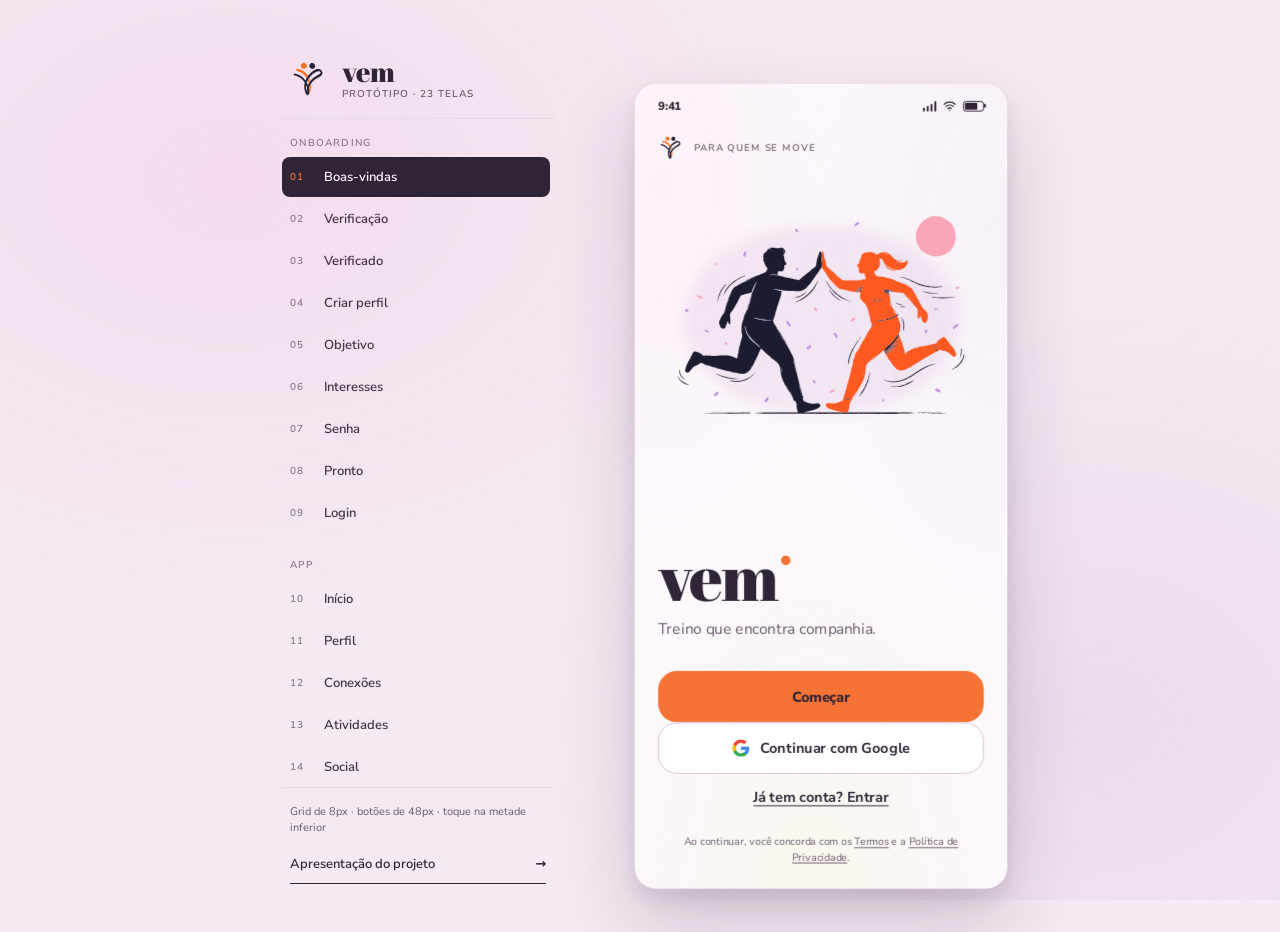
==== commit d9fa2b75: "Renomeia Match para Conexoes e remove botoes fixos do card - nomenclatura Match -> Conexoes em todas" ====
--- a/app.html
+++ b/app.html
@@ -4,13 +4,13 @@
   <meta charset="utf-8">
   <meta name="viewport" content="width=device-width, initial-scale=1, viewport-fit=cover">
   <title>vem — protótipo navegável</title>
-  <meta name="description" content="Protótipo de alta fidelidade do vem, app de fitness e conexões. 23 telas, GenUI, match por atividade e design system Mineral.">
+  <meta name="description" content="Protótipo de alta fidelidade do vem, app de fitness e conexões. 23 telas, GenUI, conexões por atividade e design system Mineral.">
   <link rel="icon" href="assets/img/logo.svg">
   <link rel="stylesheet" href="assets/fonts/fonts.css?v=2">
   <link rel="stylesheet" href="assets/css/tokens.css?v=3">
   <link rel="stylesheet" href="assets/css/base.css?v=4">
   <link rel="stylesheet" href="assets/css/components.css?v=7">
-  <link rel="stylesheet" href="assets/css/screens.css?v=8">
+  <link rel="stylesheet" href="assets/css/screens.css?v=13">
 </head>
 <body class="app-page">
 
@@ -41,7 +41,7 @@
           <p class="rail__label">App</p>
           <button class="rail__item" data-nav="10"><span class="rail__num">10</span>Início</button>
           <button class="rail__item" data-nav="11"><span class="rail__num">11</span>Perfil</button>
-          <button class="rail__item" data-nav="12"><span class="rail__num">12</span>Match</button>
+          <button class="rail__item" data-nav="12"><span class="rail__num">12</span>Conexões</button>
           <button class="rail__item" data-nav="13"><span class="rail__num">13</span>Atividades</button>
           <button class="rail__item" data-nav="14"><span class="rail__num">14</span>Social</button>
           <button class="rail__item" data-nav="15"><span class="rail__num">15</span>Feed</button>
@@ -154,7 +154,7 @@
                 <span>A verificação acontece no seu celular. Nenhuma imagem é compartilhada com outras pessoas.</span>
               </div>
 
-              <p class="tiny mt-2">Sem verificar, você explora o app — mas match, grupos e conversas ficam limitados até concluir.</p>
+              <p class="tiny mt-2">Sem verificar, você explora o app — mas conexões, grupos e conversas ficam limitados até concluir.</p>
             </div>
 
             <footer class="foot">
@@ -186,7 +186,7 @@
                   <span class="circle circle--sage"><span data-icon="verified"></span></span>
                   <div>
                     <p class="h3">Selo verificado</p>
-                    <p class="tiny">Visível no seu perfil e nos seus matches.</p>
+                    <p class="tiny">Visível no seu perfil e nas suas conexões.</p>
                   </div>
                 </div>
               </div>
@@ -206,7 +206,7 @@
                 <ul class="verify-list mt-2">
                   <li><span class="verify-list__mark">✓</span> Explorar pessoas, atividades e eventos</li>
                   <li><span class="verify-list__mark">✓</span> Salvar atividades favoritas</li>
-                  <li><span class="verify-list__mark">🔒</span> Dar match e entrar em grupos</li>
+                  <li><span class="verify-list__mark">🔒</span> Fazer conexões e entrar em grupos</li>
                   <li><span class="verify-list__mark">🔒</span> Iniciar conversas</li>
                 </ul>
               </div>
@@ -395,7 +395,7 @@
 
               <div class="note note--sage mt-3">
                 <span data-icon="star"></span>
-                <span>As <strong>5 primeiras atividades</strong> viram favoritas e aparecem no leque de match.</span>
+                <span>As <strong>5 primeiras atividades</strong> viram favoritas e aparecem no leque de conexões.</span>
               </div>
             </div>
 
@@ -566,7 +566,7 @@
                   <span class="circle circle--32 circle--sky"><span data-icon="shield"></span></span>
                   <span class="verify-banner__body">
                     <strong>Verificação pendente</strong>
-                    <small>Libere match e conversas quando quiser.</small>
+                    <small>Libere conexões e conversas quando quiser.</small>
                   </span>
                   <span data-icon="chevron-right"></span>
                 </button>
@@ -575,7 +575,7 @@
                   <span class="circle circle--32 circle--amber"><span data-icon="user"></span></span>
                   <span class="verify-banner__body">
                     <strong>Seu perfil está vazio</strong>
-                    <small>Adicione nome, foto e bio para aparecer nos matches.</small>
+                    <small>Adicione nome, foto e bio para aparecer nas conexões.</small>
                   </span>
                   <span data-icon="chevron-right"></span>
                 </button>
@@ -778,7 +778,7 @@
                   <button class="profile__stat" data-toast="Você ainda não segue ninguém.">
                     <span class="stat" data-stat="following">0</span><span>Seguindo</span>
                   </button>
-                  <button class="profile__stat" data-toast="Seus matches aparecem aqui.">
+                  <button class="profile__stat" data-toast="Suas conexões aparecem aqui.">
                     <span class="stat" data-stat="friends">0</span><span>Amigos</span>
                   </button>
                 </div>
@@ -811,7 +811,7 @@
                   <h2 class="h3">Sinais de atividade</h2>
                   <span class="tiny">editável</span>
                 </div>
-                <p class="tiny">Curtidas e salvamentos no Feed ajudam o app a sugerir match por atividade.</p>
+                <p class="tiny">Curtidas e salvamentos no Feed ajudam o app a sugerir conexões por atividade.</p>
                 <div class="signal-list mt-2" id="signal-list">
                   <p class="tiny">Nenhum sinal ainda. Explore o Feed.</p>
                 </div>
@@ -829,16 +829,16 @@
           </section>
 
           <!-- ============================================================
-               12 · MATCH
-               ============================================================ -->
-          <section class="screen screen--match screen--nav" data-screen="12" data-title="Match">
+               12 · CONEXÕES
+               ============================================================ -->
+          <section class="screen screen--match screen--nav" data-screen="12" data-title="Conexões">
             <div class="screen__scroll">
               <header class="match__head">
                 <div>
                   <p class="eyebrow">Pessoas perto de você</p>
-                  <h1 class="h1">Matches</h1>
-                </div>
-                <button class="iconbtn" data-toast="Filtros de match: distância, objetivo e nível." aria-label="Filtrar matches">
+                  <h1 class="h1">Conexões</h1>
+                </div>
+                <button class="iconbtn" data-toast="Filtros de conexões: distância, objetivo e nível." aria-label="Filtrar conexões">
                   <span data-icon="filter"></span>
                 </button>
               </header>
@@ -869,38 +869,62 @@
                       <span class="tag">Corrida</span><span class="tag">5 km</span><span class="tag">Yoga</span>
                     </div>
                   </div>
+
+                  <div class="match-radial" id="match-radial" hidden aria-hidden="true">
+                    <button class="match-radial__action match-radial__skip" type="button" data-radial-action="skip" aria-label="Passar">
+                      <span data-icon="x"></span>
+                    </button>
+                    <button class="match-radial__action match-radial__connect" type="button" data-radial-action="connect" aria-label="Conectar">
+                      <span class="match-radial__emoji" aria-hidden="true">👍</span>
+                    </button>
+                    <div class="match-radial__chips" id="match-radial-chips"></div>
+                  </div>
                 </article>
 
                 <div class="match-empty" id="match-empty" hidden>
                   <span class="circle circle--56 circle--sky"><span data-icon="users"></span></span>
-                  <p class="h3 mt-2">Nenhum match com esses filtros</p>
-                  <p class="tiny mt-1">Ligue o match geral ou escolha outra atividade no leque.</p>
-                  <button class="btn btn--secondary btn--sm mt-2" type="button" id="match-empty-reset">Reativar match geral</button>
-                </div>
-              </div>
-
+                  <p class="h3 mt-2">Nenhuma conexão com esses filtros</p>
+                  <p class="tiny mt-1">Ligue as conexões gerais ou escolha outra atividade no leque.</p>
+                  <button class="btn btn--secondary btn--sm mt-2" type="button" id="match-empty-reset">Reativar conexões gerais</button>
+                </div>
+
+                <div class="match-reaction match-reaction--thumb" id="match-thumb-reaction" hidden aria-hidden="true">
+                  <span class="match-reaction__lottie match-reaction__lottie--thumb" id="match-thumb-reaction-lottie"></span>
+                  <span class="match-reaction__label">Conexão enviada!</span>
+                </div>
+
+                <div class="match-reaction" id="match-reaction" hidden aria-hidden="true">
+                  <span class="match-reaction__lottie" id="match-reaction-lottie"></span>
+                  <span class="match-reaction__label" id="match-reaction-label">Conectaram!</span>
+                </div>
+              </div>
+
+              <!-- Botões fixos de passar/conectar removidos por enquanto: a
+                   interação acontece no card (toque curto = perfil, toque
+                   longo = menu radial), mantendo o card na zona do dedão.
               <div class="match__actions">
                 <button class="match-action match-action--pass" id="match-pass" aria-label="Passar" title="Passar">
                   <span data-icon="x"></span>
                 </button>
                 <button class="match-action match-action--like" id="match-like" aria-label="Curtir" title="Curtir">
-                  <span data-icon="heart" data-icon-class="icon--fill"></span>
-                </button>
-              </div>
-
-              <p class="match__hint">Arraste ou use os botões. A estrela controla o match por atividade.</p>
+                  <span class="match-action__lottie" id="match-thumb" aria-hidden="true"></span>
+                </button>
+              </div>
+              -->
+
+              <p class="match__hint" id="match-hint">Toque no card para ver o perfil · segure para abrir as ações. A estrela controla as conexões por atividade.</p>
 
               <div class="match__footer">
-                <button class="btn btn--text" data-toast="Perfil completo disponível na versão final.">Ver perfil completo</button>
-              </div>
-            </div>
-
-            <div class="match-fanout" id="match-fanout" hidden aria-label="Filtros de match">
-              <p class="match-fanout__label">Match por atividade</p>
+                <button class="btn btn--text" type="button" id="match-actions-open">Abrir ações (menu radial)</button>
+              </div>
+            </div>
+
+            <div class="match-fanout" id="match-fanout" hidden aria-label="Filtros de conexões">
+              <p class="match-fanout__label">Conexões por atividade</p>
               <div class="match-fanout__items" id="match-fanout-items"></div>
             </div>
 
-            <button class="match-fab" id="match-fab" type="button" aria-expanded="false" aria-controls="match-fanout" aria-label="Escolher atividades do match">
+            <button class="match-fab" id="match-fab" type="button" aria-expanded="false" aria-controls="match-fanout" aria-label="Escolher atividades das conexões">
               <span data-icon="star"></span>
               <span class="match-fab__badge" id="match-fab-badge" hidden>0</span>
             </button>
@@ -1123,7 +1147,7 @@
 
               <div data-seg-panel="social:groups" hidden>
                 <p class="eyebrow social__section-label">Grupos sugeridos</p>
-                <p class="tiny">Um grupo só aparece quando alguém com quem você deu match já está nele.</p>
+                <p class="tiny">Um grupo só aparece quando alguém com quem você se conectou já está nele.</p>
                 <div id="social-groups" class="mt-2"></div>
               </div>
 
@@ -1326,7 +1350,7 @@
               <div class="premium__body">
                 <ul class="premium__benefits">
                   <li class="benefit"><span data-icon="check-circle"></span> Treinos ilimitados com IA</li>
-                  <li class="benefit"><span data-icon="check-circle"></span> Match e filtros avançados</li>
+                  <li class="benefit"><span data-icon="check-circle"></span> Conexões e filtros avançados</li>
                   <li class="benefit"><span data-icon="check-circle"></span> Grupos privados da sua turma</li>
                   <li class="benefit"><span data-icon="check-circle"></span> Plano adaptado ao seu sono e rotina</li>
                   <li class="benefit"><span data-icon="check-circle"></span> Sem anúncios, sem interrupção</li>
@@ -1574,10 +1598,10 @@
               <div class="card notif__card mt-3">
                 <div class="switch-row">
                   <div class="switch-row__body">
-                    <span class="switch-row__title">Novos matches</span>
+                    <span class="switch-row__title">Novas conexões</span>
                     <span class="switch-row__sub">Quando alguém com interesses parecidos aparecer por perto.</span>
                   </div>
-                  <button class="switch" role="switch" aria-checked="true" aria-label="Novos matches"></button>
+                  <button class="switch" role="switch" aria-checked="true" aria-label="Novas conexões"></button>
                 </div>
 
                 <div class="switch-row">
@@ -1742,7 +1766,7 @@
             <div class="screen__scroll">
               <p class="eyebrow">Sua agenda</p>
               <h1 class="h1 mt-1">Meus eventos</h1>
-              <p class="lede mt-1">Atividades que você confirmou. Compartilhe com um match para não ir sozinho.</p>
+              <p class="lede mt-1">Atividades que você confirmou. Compartilhe com uma conexão para não ir sozinho.</p>
 
               <div class="stack mt-3" id="events-list"></div>
 
@@ -1758,8 +1782,8 @@
             <button class="tab" data-tab="10" aria-label="Início">
               <span data-icon="home"></span><span>Início</span><i class="tab__dot"></i>
             </button>
-            <button class="tab" data-tab="12" aria-label="Match">
-              <span data-icon="heart"></span><span>Match</span><i class="tab__dot"></i>
+            <button class="tab" data-tab="12" aria-label="Conexões">
+              <span data-icon="heart"></span><span>Conexões</span><i class="tab__dot"></i>
             </button>
             <button class="tab" data-tab="14" aria-label="Social">
               <span data-icon="users"></span><span>Social</span><i class="tab__dot"></i>
@@ -1796,10 +1820,11 @@
   </div>
 
   <script src="assets/js/icons.js?v=3"></script>
-  <script src="assets/js/data.js?v=7"></script>
+  <script src="assets/js/data.js?v=8"></script>
   <script src="assets/js/store.js?v=2"></script>
   <script src="assets/js/ui.js?v=7"></script>
-  <script src="assets/js/social.js?v=2"></script>
+  <script src="assets/js/lottie.js?v=1"></script>
+  <script src="assets/js/social.js?v=13"></script>
   <script src="assets/js/app.js?v=5"></script>
 </body>
 </html>
--- a/assets/css/screens.css
+++ b/assets/css/screens.css
@@ -1528,9 +1528,97 @@
   height: 24px;
 }
 
-.match-action--like .icon {
-  width: 32px;
-  height: 32px;
+.match-action--like {
+  overflow: hidden;
+}
+
+.match-action__lottie {
+  display: block;
+  width: 52px;
+  height: 52px;
+  pointer-events: none;
+}
+
+.match-action__lottie svg,
+.match-reaction__lottie svg {
+  display: block;
+  width: 100%;
+  height: 100%;
+}
+
+/* Reação do match: high-five em sobreposição, centralizado na foto. */
+.match-reaction {
+  position: absolute;
+  top: 0;
+  left: 0;
+  right: 0;
+  height: 320px;
+  z-index: 6;
+  display: grid;
+  place-content: center;
+  justify-items: center;
+  gap: var(--s-1);
+  pointer-events: none;
+  background: radial-gradient(
+    circle at 50% 42%,
+    rgba(48, 36, 55, 0.82) 0%,
+    rgba(48, 36, 55, 0.62) 46%,
+    rgba(48, 36, 55, 0) 76%
+  );
+  animation: match-reaction-in 180ms var(--ease);
+}
+
+.match-reaction[hidden] {
+  display: none;
+}
+
+.match-reaction.is-leaving {
+  opacity: 0;
+  transition: opacity 160ms var(--ease);
+}
+
+.match-reaction__lottie {
+  display: block;
+  width: 264px;
+  height: 198px;
+}
+
+.match-reaction__lottie--thumb {
+  width: 150px;
+  height: 150px;
+}
+
+.match-reaction__label {
+  padding: 5px 14px;
+  border-radius: var(--r-pill);
+  background: var(--paper);
+  color: var(--ink);
+  font-family: var(--font-ui);
+  font-size: 13px;
+  font-weight: 800;
+  letter-spacing: 0.01em;
+  box-shadow: var(--shadow-2);
+  animation: match-reaction-label 240ms var(--ease) 120ms both;
+}
+
+@keyframes match-reaction-in {
+  from {
+    opacity: 0;
+  }
+  to {
+    opacity: 1;
+  }
+}
+
+@keyframes match-reaction-label {
+  from {
+    opacity: 0;
+    transform: translateY(4px);
+  }
+  to {
+    opacity: 1;
+    transform: none;
+  }
 }
 
 .match__hint {
@@ -1545,6 +1633,174 @@
   display: flex;
   justify-content: center;
   margin-top: var(--s-1);
+}
+
+/* -------------------------------------------------------------------------
+   12b — Menu radial do card de conexão (estilo Pinterest)
+   Toque curto abre o perfil; toque longo abre o menu radial com X (esquerda),
+   conectar (direita) e as atividades da pessoa no arco superior.
+   ------------------------------------------------------------------------- */
+
+.match-card {
+  touch-action: manipulation;
+  -webkit-user-select: none;
+  user-select: none;
+}
+
+.match-radial {
+  position: absolute;
+  inset: 0;
+  z-index: 5;
+  background: rgba(48, 36, 55, 0.62);
+  -webkit-backdrop-filter: blur(4px);
+  backdrop-filter: blur(4px);
+  opacity: 0;
+  pointer-events: none;
+  transition: opacity 180ms var(--ease);
+}
+
+.match-card.is-radial-open .match-radial {
+  opacity: 1;
+  pointer-events: auto;
+}
+
+.match-radial[hidden] {
+  display: block;
+}
+
+.match-radial__action {
+  position: absolute;
+  display: flex;
+  align-items: center;
+  justify-content: center;
+  gap: 6px;
+  border: 0;
+  cursor: pointer;
+  box-shadow: var(--shadow-2);
+  -webkit-tap-highlight-color: transparent;
+  transition:
+    transform 260ms cubic-bezier(0.2, 0.9, 0.25, 1.25),
+    background 160ms var(--ease),
+    color 160ms var(--ease),
+    box-shadow 160ms var(--ease);
+}
+
+.match-radial__skip,
+.match-radial__connect {
+  top: 50%;
+  transform: translateY(-50%) scale(0);
+}
+
+.match-card.is-radial-open .match-radial__skip,
+.match-card.is-radial-open .match-radial__connect {
+  transform: translateY(-50%) scale(1);
+}
+
+.match-radial__skip {
+  left: 20px;
+  width: 54px;
+  height: 54px;
+  border-radius: 50%;
+  background: var(--paper);
+  color: var(--ink);
+}
+
+.match-radial__skip .icon {
+  width: 22px;
+  height: 22px;
+}
+
+.match-radial__connect {
+  right: 20px;
+  width: 58px;
+  height: 58px;
+  border-radius: 50%;
+  background: var(--vermilion);
+  color: var(--ink);
+}
+
+.match-radial__emoji {
+  font-size: 26px;
+  line-height: 1;
+}
+
+.match-radial__chips {
+  position: absolute;
+  inset: 0;
+  pointer-events: none;
+}
+
+.match-radial__chip {
+  position: absolute;
+  left: 50%;
+  top: 50%;
+  height: 38px;
+  padding: 0 14px;
+  border-radius: var(--r-pill);
+  background: var(--paper);
+  color: var(--ink);
+  font-family: var(--font-ui);
+  font-size: 13px;
+  font-weight: 700;
+  white-space: nowrap;
+  pointer-events: auto;
+  transform: translate(-50%, -50%) translate(var(--tx, 0px), var(--ty, 0px)) scale(0);
+}
+
+.match-card.is-radial-open .match-radial__chip {
+  transform: translate(-50%, -50%) translate(var(--tx, 0px), var(--ty, 0px)) scale(1);
+}
+
+.match-radial__chip .match-radial__emoji {
+  font-size: 17px;
+}
+
+/* Destaque ao arrastar o ponteiro sobre uma ação. */
+.match-radial__action.is-hovered {
+  box-shadow: 0 0 0 4px rgba(247, 117, 53, 0.55), var(--shadow-2);
+}
+
+.match-radial__skip.is-hovered {
+  background: #ffd7c9;
+}
+
+.match-radial__connect.is-hovered {
+  background: #ef6527;
+}
+
+.match-radial__chip.is-hovered {
+  background: var(--sky);
+  color: var(--ink);
+}
+
+@media (prefers-reduced-motion: reduce) {
+  .match-radial,
+  .match-radial__action,
+  .match-radial__chip {
+    transition-duration: 0.01ms;
+  }
+}
+
+/* Perfil da pessoa aberto por toque curto no card (sheet). */
+.person-profile__photo {
+  width: 100%;
+  height: 160px;
+  object-fit: cover;
+  object-position: center 24%;
+  border-radius: var(--r-md);
+  margin-bottom: var(--s-2);
+}
+
+.person-profile__head {
+  display: flex;
+  align-items: flex-start;
+  justify-content: space-between;
+  gap: var(--s-2);
+  margin-bottom: var(--s-2);
+}
+
+.person-profile__head .h3 {
+  margin: 0;
 }
 
 /* -------------------------------------------------------------------------
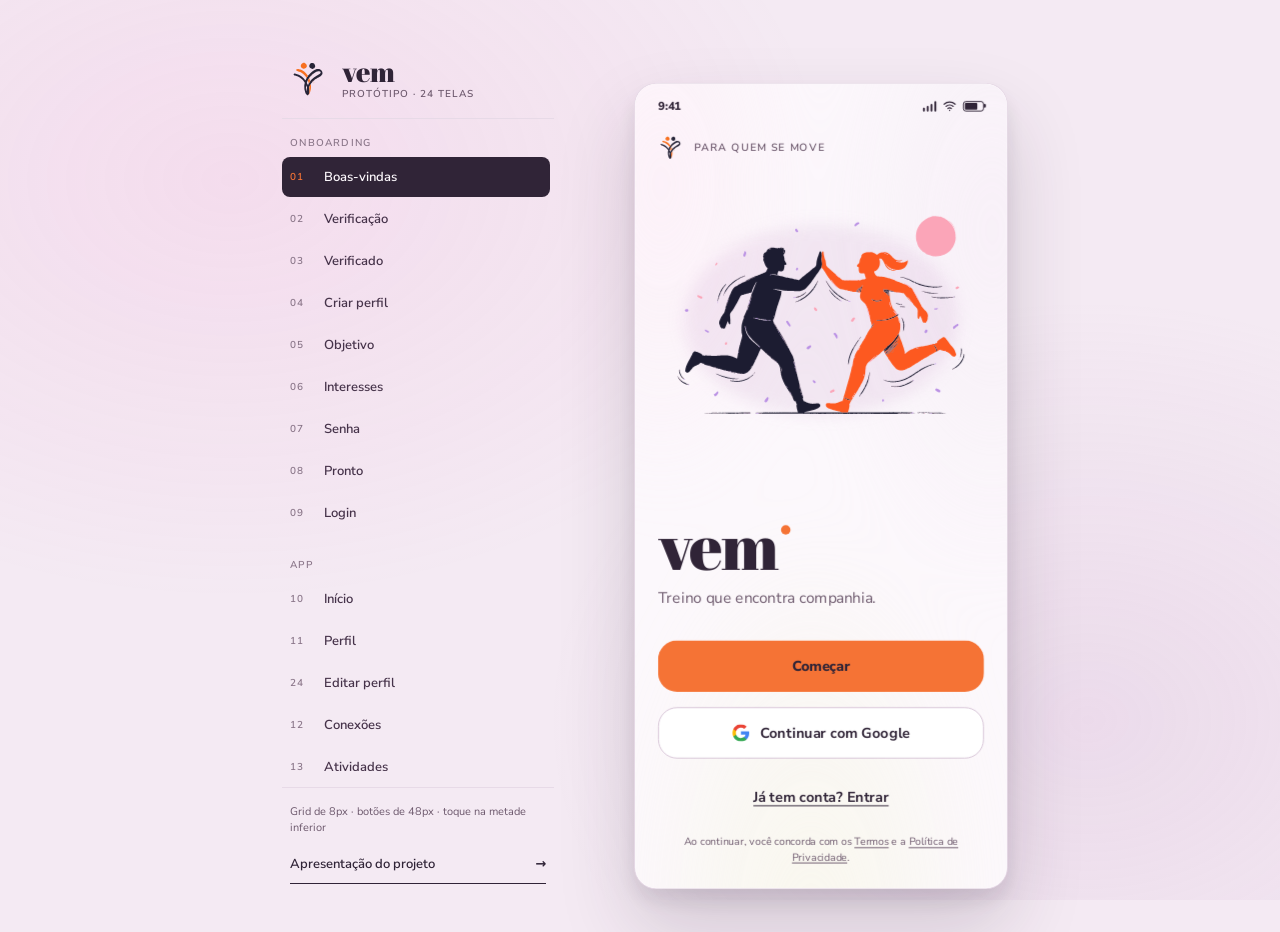
==== commit b3911649: "Conclui rodada v3: editar perfil, interesses 6+6, galeria, feed hibrido, inscricao em eventos e tuto" ====
--- a/app.html
+++ b/app.html
@@ -4,13 +4,13 @@
   <meta charset="utf-8">
   <meta name="viewport" content="width=device-width, initial-scale=1, viewport-fit=cover">
   <title>vem — protótipo navegável</title>
-  <meta name="description" content="Protótipo de alta fidelidade do vem, app de fitness e conexões. 23 telas, GenUI, conexões por atividade e design system Mineral.">
+  <meta name="description" content="Protótipo de alta fidelidade do vem, app de fitness e conexões. 24 telas, GenUI, conexões por atividade e design system Mineral.">
   <link rel="icon" href="assets/img/logo.svg">
   <link rel="stylesheet" href="assets/fonts/fonts.css?v=2">
   <link rel="stylesheet" href="assets/css/tokens.css?v=3">
-  <link rel="stylesheet" href="assets/css/base.css?v=4">
+  <link rel="stylesheet" href="assets/css/base.css?v=5">
   <link rel="stylesheet" href="assets/css/components.css?v=7">
-  <link rel="stylesheet" href="assets/css/screens.css?v=13">
+  <link rel="stylesheet" href="assets/css/screens.css?v=14">
 </head>
 <body class="app-page">
 
@@ -20,7 +20,7 @@
         <img src="assets/img/logo.svg" alt="" class="rail__logo">
         <span class="rail__brand-text">
           <strong>vem</strong>
-          <small>protótipo · 23 telas</small>
+          <small>protótipo · 24 telas</small>
         </span>
       </a>
 
@@ -41,6 +41,7 @@
           <p class="rail__label">App</p>
           <button class="rail__item" data-nav="10"><span class="rail__num">10</span>Início</button>
           <button class="rail__item" data-nav="11"><span class="rail__num">11</span>Perfil</button>
+          <button class="rail__item" data-nav="24"><span class="rail__num">24</span>Editar perfil</button>
           <button class="rail__item" data-nav="12"><span class="rail__num">12</span>Conexões</button>
           <button class="rail__item" data-nav="13"><span class="rail__num">13</span>Atividades</button>
           <button class="rail__item" data-nav="14"><span class="rail__num">14</span>Social</button>
@@ -380,11 +381,16 @@
               </div>
 
               <p class="eyebrow mt-3">1 · Contexto</p>
+              <div class="input input--icon mt-1">
+                <span class="input__icon"><span data-icon="search"></span></span>
+                <input class="input__control" id="broad-search" type="search" placeholder="Buscar contexto (grupo, ar livre, intenso…)" aria-label="Buscar contexto" autocomplete="off">
+              </div>
               <div class="chip-row chip-row--wrap mt-1" id="broad-tags" role="group" aria-label="Contexto de treino"></div>
               <p class="choice__counter"><span data-chip-counter="broad">Nenhum contexto selecionado</span></p>
 
               <p class="eyebrow mt-3">2 · Atividades</p>
-              <div class="input input--icon mt-1">
+              <div class="chip-row chip-row--wrap mt-1" id="interest-suggested" role="group" aria-label="Atividades sugeridas"></div>
+              <div class="input input--icon mt-2">
                 <span class="input__icon"><span data-icon="search"></span></span>
                 <input class="input__control" id="interest-search" type="search" placeholder="Buscar atividade (yoga, corrida, boxe…)" aria-label="Buscar atividade" autocomplete="off">
               </div>
@@ -571,7 +577,7 @@
                   <span data-icon="chevron-right"></span>
                 </button>
 
-                <button class="verify-banner" type="button" data-nav="04" id="profile-nudge" hidden>
+                <button class="verify-banner" type="button" data-nav="24" id="profile-nudge" hidden>
                   <span class="circle circle--32 circle--amber"><span data-icon="user"></span></span>
                   <span class="verify-banner__body">
                     <strong>Seu perfil está vazio</strong>
@@ -743,8 +749,10 @@
           <section class="screen screen--profile screen--nav screen--aura" data-screen="11" data-title="Perfil">
             <div class="screen__scroll">
               <div class="profile__cover">
-                <img src="assets/img/ana-capa.jpg" alt="Ana Beatriz praticando yoga na praia ao pôr do sol">
-                <button class="iconbtn" data-nav="19" aria-label="Configurações"><span data-icon="settings"></span></button>
+                <img id="profile-cover-img" src="assets/img/ana-capa.jpg" alt="Ana Beatriz praticando yoga na praia ao pôr do sol">
+                <button class="iconbtn profile__cover-edit" type="button" id="cover-edit" aria-label="Editar foto de capa"><span data-icon="camera"></span></button>
+                <input type="file" id="cover-input" accept="image/*" hidden>
+                <button class="iconbtn profile__cover-settings" data-nav="19" aria-label="Configurações"><span data-icon="settings"></span></button>
               </div>
 
               <div class="profile__body">
@@ -794,8 +802,16 @@
                 </p>
 
                 <div class="profile__buttons">
-                  <button class="btn btn--secondary" data-nav="04"><span data-icon="edit"></span> Editar perfil</button>
-                </div>
+                  <button class="btn btn--secondary" data-nav="24"><span data-icon="edit"></span> Editar perfil</button>
+                </div>
+
+                <div class="section-head mt-4">
+                  <h2 class="h3">Fotos de atividades</h2>
+                  <button class="section-head__link" type="button" id="gallery-add">Adicionar <span data-icon="plus"></span></button>
+                </div>
+                <p class="tiny">Mostre como você treina. As fotos aparecem no seu perfil e no card das conexões.</p>
+                <div class="gallery" id="profile-gallery"></div>
+                <input type="file" id="gallery-input" accept="image/*" hidden>
 
                 <div class="section-head mt-4">
                   <h2 class="h3">Conquistas</h2>
@@ -826,6 +842,69 @@
                 </button>
               </div>
             </div>
+          </section>
+
+          <!-- ============================================================
+               24 · EDITAR PERFIL (independente do onboarding)
+               ============================================================ -->
+          <section class="screen" data-screen="24" data-title="Editar perfil">
+            <header class="topbar">
+              <button class="iconbtn" data-back="11" aria-label="Voltar"><span data-icon="chevron-left"></span></button>
+              <span class="topbar__title">Editar perfil</span>
+            </header>
+
+            <div class="screen__scroll">
+              <div class="avatar-upload">
+                <div class="avatar is-empty" id="edit-avatar-wrap">
+                  <img id="edit-avatar" alt="Sua foto de perfil" data-photo="user" hidden>
+                  <span class="avatar__placeholder" data-icon="user" aria-hidden="true"></span>
+                </div>
+                <button class="avatar-upload__btn" id="edit-avatar-btn" type="button" aria-label="Escolher foto de perfil">
+                  <span data-icon="camera"></span>
+                </button>
+                <input type="file" id="edit-avatar-input" accept="image/*" hidden>
+              </div>
+              <p class="tiny center mb-2">A foto fica salva só neste navegador.</p>
+
+              <form class="form-stack" id="edit-profile-form" novalidate>
+                <div class="field">
+                  <label class="field__label" for="edit-name">Nome completo</label>
+                  <div class="input input--icon">
+                    <span class="input__icon"><span data-icon="user"></span></span>
+                    <input class="input__control" id="edit-name" name="name" type="text" placeholder="Seu nome completo" autocomplete="name">
+                  </div>
+                </div>
+
+                <div class="field">
+                  <label class="field__label" for="edit-email">E-mail</label>
+                  <div class="input input--icon">
+                    <span class="input__icon"><span data-icon="mail"></span></span>
+                    <input class="input__control" id="edit-email" name="email" type="email" placeholder="voce@email.com" autocomplete="email" inputmode="email">
+                  </div>
+                </div>
+
+                <div class="field">
+                  <label class="field__label" for="edit-birth">Data de nascimento</label>
+                  <div class="input input--icon">
+                    <span class="input__icon"><span data-icon="calendar"></span></span>
+                    <input class="input__control" id="edit-birth" name="birth" type="text" placeholder="dd/mm/aaaa" inputmode="numeric" autocomplete="bday">
+                  </div>
+                </div>
+
+                <div class="field">
+                  <label class="field__label" for="edit-bio">Bio</label>
+                  <div class="input">
+                    <textarea class="input__control" id="edit-bio" maxlength="160" placeholder="Conte o que você gosta de treinar e o que procura."></textarea>
+                  </div>
+                  <span class="field__hint">Até 160 caracteres.</span>
+                </div>
+              </form>
+            </div>
+
+            <footer class="foot">
+              <button class="btn btn--primary btn--lg btn--block" type="button" id="edit-save">Salvar alterações</button>
+              <p class="foot__note">Suas mudanças aparecem no perfil e nas conexões.</p>
+            </footer>
           </section>
 
           <!-- ============================================================
@@ -1177,7 +1256,19 @@
                 <button class="segmented__btn" role="tab" aria-selected="false" data-seg-value="explore">Explorar</button>
               </div>
 
+              <div class="input input--icon mt-3">
+                <span class="input__icon"><span data-icon="search"></span></span>
+                <input class="input__control" id="feed-search" type="search" placeholder="Buscar no feed por atividade" aria-label="Buscar no feed" autocomplete="off">
+              </div>
+              <div class="feed__empty" id="feed-empty" hidden>
+                <span data-icon="search"></span>
+                <p class="body">Nenhum post ou evento com essa atividade.</p>
+                <button class="btn btn--secondary btn--sm" type="button" id="feed-clear">Limpar busca</button>
+              </div>
+
               <div class="mt-3" data-seg-panel="feed:following">
+                <section class="feed__events" id="feed-events" aria-label="Eventos perto de você"></section>
+
                 <article class="post">
                   <header class="post__head">
                     <div class="avatar avatar--ring" style="--ring: var(--vermilion)"><img src="assets/img/marina-avatar.jpg" alt="Foto de Marina Costa" data-avatar="marina"></div>
@@ -1501,7 +1592,7 @@
 
               <div class="settings__group">
                 <p class="eyebrow settings__label">Conta</p>
-                <button class="settings__row" data-nav="04">
+                <button class="settings__row" data-nav="24">
                   <span class="circle circle--amber"><span data-icon="user"></span></span>
                   <span class="settings__row-body">Dados pessoais</span>
                   <span data-icon="chevron-right" class="chev"></span>
@@ -1809,6 +1900,28 @@
             </div>
           </div>
 
+          <!-- Modal reutilizável: confirmação e feedback pós-conexão -->
+          <div class="modal" id="modal" hidden>
+            <div class="modal__scrim" data-modal-close></div>
+            <div class="modal__card" role="alertdialog" aria-modal="true" aria-labelledby="modal-title" aria-describedby="modal-text">
+              <span class="modal__emoji" id="modal-emoji" aria-hidden="true">🤝</span>
+              <h2 class="h3" id="modal-title"></h2>
+              <p class="tiny" id="modal-text"></p>
+              <div class="modal__actions">
+                <button class="btn btn--ghost btn--sm" type="button" id="modal-secondary" hidden>Continuar</button>
+                <button class="btn btn--primary btn--sm" type="button" id="modal-primary">Confirmar</button>
+              </div>
+            </div>
+          </div>
+
+          <!-- Balão do guia "Vem" (tutorial) -->
+          <div class="vem-bubble" id="vem-bubble" hidden>
+            <button class="vem-bubble__close" type="button" id="vem-bubble-close" aria-label="Fechar dica"><span data-icon="x"></span></button>
+            <span class="vem-mascot" aria-hidden="true">👋</span>
+            <p class="vem-bubble__text" id="vem-bubble-text"></p>
+            <div class="vem-bubble__actions" id="vem-bubble-actions"></div>
+          </div>
+
           <div class="toast" id="toast" role="status" aria-live="polite">
             <span class="toast__text" id="toast-text"></span>
             <button class="toast__action" id="toast-action" hidden>Desfazer</button>
@@ -1820,11 +1933,11 @@
   </div>
 
   <script src="assets/js/icons.js?v=3"></script>
-  <script src="assets/js/data.js?v=8"></script>
-  <script src="assets/js/store.js?v=2"></script>
-  <script src="assets/js/ui.js?v=7"></script>
+  <script src="assets/js/data.js?v=9"></script>
+  <script src="assets/js/store.js?v=3"></script>
+  <script src="assets/js/ui.js?v=8"></script>
   <script src="assets/js/lottie.js?v=1"></script>
-  <script src="assets/js/social.js?v=13"></script>
-  <script src="assets/js/app.js?v=5"></script>
+  <script src="assets/js/social.js?v=14"></script>
+  <script src="assets/js/app.js?v=6"></script>
 </body>
 </html>
--- a/assets/css/base.css
+++ b/assets/css/base.css
@@ -744,7 +744,6 @@
     background: var(--paper);
     overflow: hidden;
   }
-
   .app-page::after {
     display: none;
   }
@@ -780,3 +779,19 @@
     border-radius: 0;
   }
 }
+
+/* Legibilidade em desktop: em telas largas o device é exibido em escala
+   reduzida; aumentamos levemente a tipografia para manter o conforto. */
+@media (min-width: 1180px) {
+  :root {
+    --t-display-xl: 44px;
+    --t-display: 36px;
+    --t-h1: 30px;
+    --t-h2: 24px;
+    --t-h3: 18px;
+    --t-body: 16px;
+    --t-sm: 14px;
+    --t-xs: 12px;
+    --t-label: 11px;
+  }
+}
--- a/assets/css/screens.css
+++ b/assets/css/screens.css
@@ -148,6 +148,8 @@
 }
 
 .splash__actions {
+  display: grid;
+  gap: var(--s-2);
   margin-top: var(--s-4);
 }
 
@@ -3266,3 +3268,260 @@
   height: 20px;
 }
 
+/* -------------------------------------------------------------------------
+   v3 — Editar perfil, galeria, modal, balão do Vem e feed híbrido
+   ------------------------------------------------------------------------- */
+
+/* Foto de capa (perfil) */
+.profile__cover {
+  position: relative;
+}
+.profile__cover-edit {
+  position: absolute;
+  right: var(--s-2);
+  bottom: var(--s-2);
+  background: var(--surface);
+  border: 1px solid var(--line);
+  box-shadow: var(--shadow-1);
+}
+.profile__cover-settings {
+  position: absolute;
+  top: var(--s-1);
+  right: var(--s-1);
+  background: var(--surface);
+  box-shadow: var(--shadow-1);
+}
+
+/* Galeria de fotos de atividades (perfil) */
+.gallery {
+  display: grid;
+  grid-template-columns: repeat(3, minmax(0, 1fr));
+  gap: var(--s-1);
+  margin-top: var(--s-2);
+}
+.gallery__item {
+  position: relative;
+  aspect-ratio: 1 / 1;
+  border-radius: var(--r-sm);
+  overflow: hidden;
+  border: 1px solid var(--line);
+  background: var(--tint-sky);
+  display: grid;
+  place-items: center;
+  color: var(--ink-ghost);
+}
+.gallery__item img {
+  width: 100%;
+  height: 100%;
+  object-fit: cover;
+}
+.gallery__add {
+  border-style: dashed;
+  cursor: pointer;
+}
+.gallery__remove {
+  position: absolute;
+  top: 4px;
+  right: 4px;
+  width: 24px;
+  height: 24px;
+  border-radius: 50%;
+  background: rgba(48, 36, 55, 0.7);
+  color: #fff;
+  display: grid;
+  place-items: center;
+}
+.gallery__remove .icon {
+  width: 14px;
+  height: 14px;
+}
+
+/* Modal reutilizável (confirmação e feedback pós-conexão) */
+.modal {
+  position: absolute;
+  inset: 0;
+  z-index: 80;
+  display: grid;
+  place-items: center;
+  padding: var(--s-3);
+}
+.modal[hidden] {
+  display: none;
+}
+.modal__scrim {
+  position: absolute;
+  inset: 0;
+  background: rgba(48, 36, 55, 0.5);
+  -webkit-backdrop-filter: blur(3px);
+  backdrop-filter: blur(3px);
+  animation: modal-scrim-in 160ms var(--ease);
+}
+.modal__card {
+  position: relative;
+  width: 100%;
+  max-width: 320px;
+  padding: var(--s-4) var(--s-3) var(--s-3);
+  border-radius: var(--r-lg);
+  background: var(--paper);
+  text-align: center;
+  box-shadow: var(--shadow-3);
+  animation: modal-card-in 220ms var(--ease);
+}
+.modal__emoji {
+  display: grid;
+  place-items: center;
+  width: 64px;
+  height: 64px;
+  margin: 0 auto var(--s-2);
+  border-radius: 50%;
+  background: var(--tint-sky);
+  font-size: 34px;
+  line-height: 1;
+}
+.modal__card .h3 {
+  margin-bottom: var(--s-1);
+}
+.modal__actions {
+  display: flex;
+  flex-direction: column;
+  gap: var(--s-1);
+  margin-top: var(--s-3);
+}
+@keyframes modal-scrim-in {
+  from { opacity: 0; }
+  to { opacity: 1; }
+}
+@keyframes modal-card-in {
+  from { opacity: 0; transform: translateY(12px) scale(0.98); }
+  to { opacity: 1; transform: none; }
+}
+
+/* Balão do guia "Vem" (tutorial) */
+.vem-bubble {
+  position: absolute;
+  left: var(--s-2);
+  right: var(--s-2);
+  bottom: calc(var(--nav-h) + var(--s-2));
+  z-index: 70;
+  display: flex;
+  align-items: flex-start;
+  gap: var(--s-2);
+  padding: var(--s-2) var(--s-3);
+  border-radius: var(--r-md);
+  background: var(--ink);
+  color: var(--paper);
+  box-shadow: var(--shadow-3);
+  animation: vem-bubble-in 260ms var(--ease);
+}
+.vem-bubble[hidden] {
+  display: none;
+}
+.vem-mascot {
+  flex: none;
+  display: grid;
+  place-items: center;
+  width: 40px;
+  height: 40px;
+  border-radius: 50%;
+  background: var(--vermilion);
+  font-size: 22px;
+  line-height: 1;
+}
+.vem-bubble__close {
+  position: absolute;
+  top: 6px;
+  right: 6px;
+  width: 32px;
+  height: 32px;
+  border-radius: 50%;
+  display: grid;
+  place-items: center;
+  color: rgba(252, 248, 252, 0.7);
+}
+.vem-bubble__close .icon {
+  width: 18px;
+  height: 18px;
+}
+.vem-bubble__text {
+  flex: 1;
+  min-width: 0;
+  padding-right: 24px;
+  font-size: 13px;
+  line-height: 18px;
+}
+.vem-bubble__actions {
+  display: flex;
+  flex-direction: column;
+  gap: var(--s-1);
+  margin-top: var(--s-2);
+}
+.vem-bubble__actions .btn {
+  min-height: 40px;
+  padding: 0 var(--s-2);
+  font-size: 13px;
+}
+@keyframes vem-bubble-in {
+  from { opacity: 0; transform: translateY(16px); }
+  to { opacity: 1; transform: none; }
+}
+
+/* Feed híbrido — busca e faixa de eventos */
+.feed__events {
+  display: flex;
+  flex-direction: column;
+  gap: var(--s-2);
+  margin-bottom: var(--s-3);
+}
+.feed__empty {
+  display: grid;
+  justify-items: center;
+  gap: var(--s-1);
+  padding: var(--s-4) var(--s-2);
+  text-align: center;
+  color: var(--ink-muted);
+}
+.feed__empty .icon {
+  width: 32px;
+  height: 32px;
+}
+
+/* Evento no feed (card compacto com inscrição) */
+.feed-event {
+  display: flex;
+  gap: var(--s-2);
+  align-items: center;
+  padding: var(--s-1);
+  border: 1px solid var(--line);
+  border-radius: var(--r-md);
+  background: var(--surface);
+}
+.feed-event__media {
+  position: relative;
+  flex: none;
+  width: 72px;
+  height: 72px;
+  border-radius: var(--r-sm);
+  overflow: hidden;
+}
+.feed-event__media img {
+  width: 100%;
+  height: 100%;
+  object-fit: cover;
+}
+.feed-event__body {
+  flex: 1;
+  min-width: 0;
+}
+.feed-event__title {
+  font-weight: 700;
+  font-size: 14px;
+  line-height: 19px;
+}
+.feed-event__meta {
+  font-size: 12px;
+  color: var(--ink-muted);
+}
+.post.is-filtered-out {
+  display: none;
+}
+
